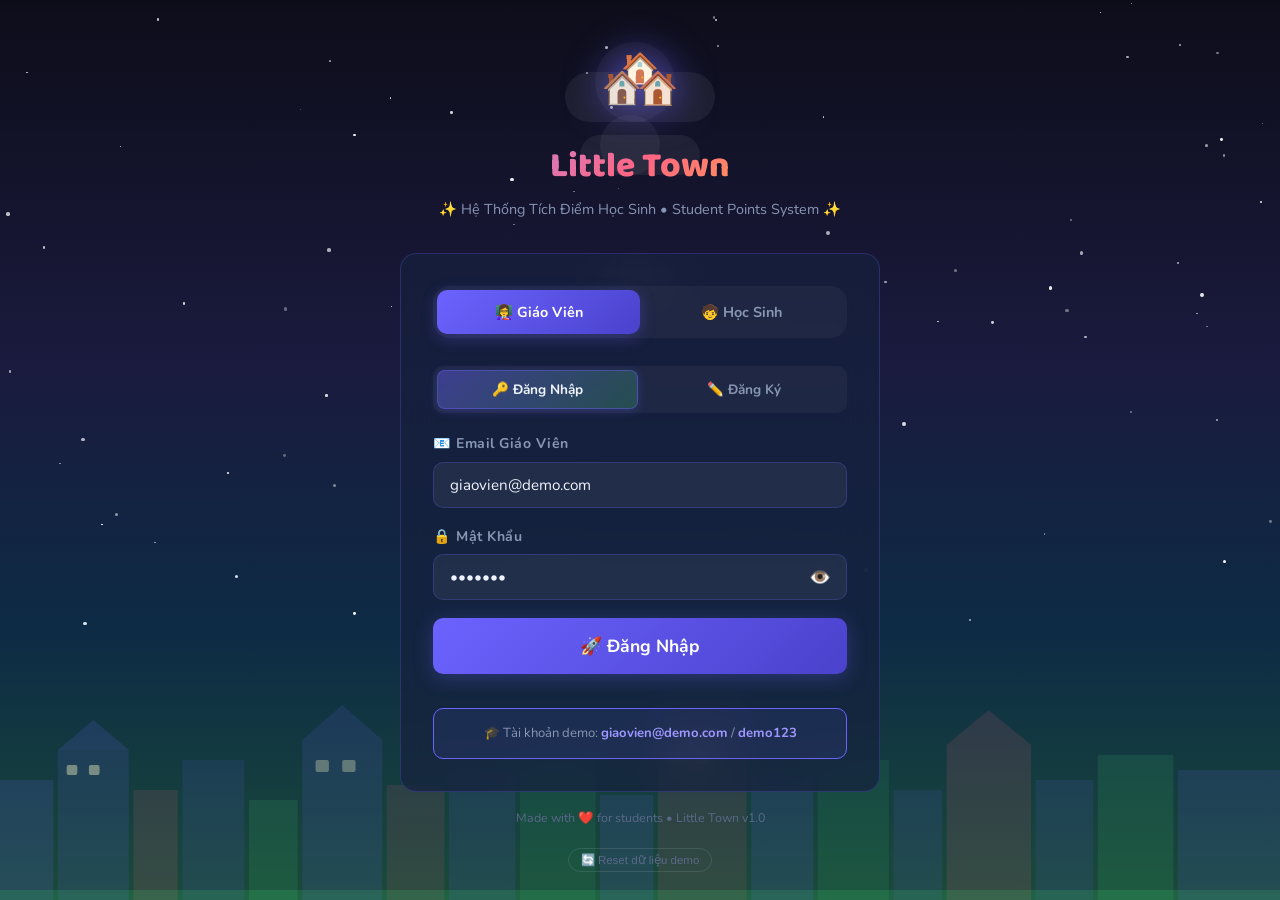
==== student.html @ 8bd1bf81 "Update gameplay features, audio, character style, and unlock fixes" ====
<!DOCTYPE html>
<html lang="vi">
<head>
  <meta charset="UTF-8">
  <meta name="viewport" content="width=device-width, initial-scale=1.0">
  <title>Little Town 🏘️ - Nhà của bạn</title>
  <meta name="description" content="Little Town - Student Home">
  <link rel="stylesheet" href="css/main.css?v=3">
  <link rel="stylesheet" href="css/student.css?v=3">
  <link rel="stylesheet" href="css/shop.css?v=3">
  <style>
    .remove-handle {
      position: absolute;
      top: -4px; left: -4px;
      width: 16px; height: 16px;
      background: #E74C3C;
      color: white;
      border-radius: 50%;
      cursor: pointer;
      display: flex;
      align-items: center;
      justify-content: center;
      font-size: 8px;
      font-weight: bold;
      opacity: 0;
      transition: opacity 0.2s;
      z-index: 11;
      border: 2px solid white;
      box-shadow: 0 2px 6px rgba(0,0,0,0.4);
    }
    .room-furniture-item:hover .remove-handle {
      opacity: 1;
    }
    .rotate-handle {
      position: absolute;
      top: -4px; right: -4px;
      width: 16px; height: 16px;
      background: #F7971E;
      color: white;
      border-radius: 50%;
      cursor: pointer;
      display: flex;
      align-items: center;
      justify-content: center;
      font-size: 8px;
      font-weight: bold;
      opacity: 0;
      transition: opacity 0.2s;
      z-index: 11;
      border: 2px solid white;
      box-shadow: 0 2px 6px rgba(0,0,0,0.4);
    }
    .room-furniture-item:hover .rotate-handle {
      opacity: 1;
    }
    .flip-handle {
      position: absolute;
      bottom: -4px; left: -4px;
      width: 16px; height: 16px;
      background: #3498DB;
      color: white;
      border-radius: 50%;
      cursor: pointer;
      display: flex;
      align-items: center;
      justify-content: center;
      font-size: 8px;
      font-weight: bold;
      opacity: 0;
      transition: opacity 0.2s;
      z-index: 11;
      border: 2px solid white;
      box-shadow: 0 2px 6px rgba(0,0,0,0.4);
    }
    .room-furniture-item:hover .flip-handle {
      opacity: 1;
    }
    .room-furniture-item {
      position: absolute !important;
      display: inline-block;
      user-select: none;
      touch-action: none;
    }
    .room-furniture-item.resizing, .room-furniture-item.dragging {
      animation: none !important;
    }
    
    /* Special Match-3 Tile effects */
    .board-tile.special-tile {
      box-shadow: inset 0 0 10px rgba(255, 255, 255, 0.4);
      animation: specialGlow 1.5s infinite alternate;
    }
    .board-tile.special-row::before {
      content: '';
      position: absolute;
      left: 0; right: 0; top: calc(50% - 2px);
      height: 4px;
      background: linear-gradient(to right, transparent, #FFF, transparent);
      box-shadow: 0 0 8px #FFF;
      pointer-events: none;
      z-index: 2;
    }
    .board-tile.special-col::before {
      content: '';
      position: absolute;
      top: 0; bottom: 0; left: calc(50% - 2px);
      width: 4px;
      background: linear-gradient(to bottom, transparent, #FFF, transparent);
      box-shadow: 0 0 8px #FFF;
      pointer-events: none;
      z-index: 2;
    }
    .board-tile.special-bomb {
      background: rgba(231, 76, 60, 0.25) !important;
      border: 2px solid #E74C3C;
      animation: bombPulse 0.8s infinite alternate !important;
    }
    .board-tile.special-bomb::after {
      content: '💣';
      position: absolute;
      font-size: 0.9rem;
      bottom: 2px;
      right: 2px;
      z-index: 3;
    }
    @keyframes specialGlow {
      0% { box-shadow: inset 0 0 6px rgba(255,255,255,0.2), 0 0 4px rgba(255,255,255,0.1); }
      100% { box-shadow: inset 0 0 16px rgba(255,255,255,0.6), 0 0 12px rgba(255,255,255,0.4); }
    }
    @keyframes bombPulse {
      0% { transform: scale(1); box-shadow: 0 0 5px rgba(231, 76, 60, 0.5); }
      100% { transform: scale(0.92); box-shadow: 0 0 15px rgba(231, 76, 60, 0.9); }
    }
  </style>
</head>
<body>
<!-- ===== TOP NAVIGATION ===== -->
<nav class="top-nav">
  <div class="nav-logo">🏘️ Little Town</div>
  <div class="nav-menu">
    <button class="nav-btn active" id="navHome" onclick="switchView('home')">🏠 Nhà</button>
    <button class="nav-btn" id="navStreet" onclick="switchView('street')">🏘️ Phố</button>
    <button class="nav-btn" id="navShop" onclick="switchView('shop')">🛍️ Cửa hàng</button>
    <button class="nav-btn" id="navGame" onclick="switchView('game')">🎮 Giải trí</button>
  </div>
  <div class="nav-student">
    <button class="btn btn-ghost btn-sm" id="btnAudioMute" onclick="window.toggleMute()" title="Tắt/Bật âm thanh" style="padding:6px 10px; font-size:1.05rem; border-radius:50%; margin-right:4px;">🔊</button>
    <div class="nav-points" id="navPoints">⭐ 0</div>
    <div class="nav-student-name" id="navName">Loading...</div>
    <div style="position:relative;display:inline-block;">
      <button class="btn btn-ghost btn-sm" onclick="logout()" title="Thoát (thiết bị nhớ tài khoản, lần sau tự vào)" style="padding:6px 12px;font-size:0.78rem;">🚪</button>
    </div>
  </div>
</nav>

<!-- ===== STUDENT MAIN ===== -->
<div class="student-main">

  <!-- ===================== HOME VIEW ===================== -->
  <div class="view active home-view" id="viewHome">
    <!-- Room Hero -->
    <div class="home-hero">
      <div class="room-bg bedroom">
        <div class="room-walls"></div>
        <div class="room-wall-pattern"></div>
        <div class="room-floor-pattern"></div>

        <!-- Window -->
        <div class="room-window">
          <div class="window-outside">☀️🌳</div>
        </div>

        <!-- Furniture in room -->
        <div class="room-furniture-area" id="roomFurniture"></div>

        <!-- Pet(s) -->
        <div id="roomPets"></div>

        <!-- Character -->
        <div class="room-character" id="roomCharacter">
          <div class="char-tooltip" id="charTooltip">Xin chào! 👋</div>
          <!-- Character rendered here by JS -->
        </div>
      </div>

      <!-- Room tabs -->
      <div class="room-tabs">
        <button class="room-tab-btn active" id="roomTabBedroom" onclick="switchRoomTab('bedroom')">🛏️ Phòng ngủ</button>
        <button class="room-tab-btn" id="roomTabLiving" onclick="switchRoomTab('living')">🛋️ Phòng khách</button>
        <button class="room-tab-btn" id="roomTabKitchen" onclick="switchRoomTab('kitchen')">🍳 Bếp</button>
      </div>
    </div>

    <!-- Dashboard grid -->
    <div class="home-grid">
      <!-- Pet Panel -->
      <div class="glass home-panel pet-panel">
        <div class="panel-title">
          <span class="panel-title-icon">🐾</span>
          Thú Cưng của tôi
          <span id="petCount" style="margin-left:auto;font-size:0.8rem;color:var(--text-muted);">0/3</span>
        </div>
        <div class="pets-container" id="petsContainer">
          <div class="empty-state">
            <div class="empty-state-icon">🐾</div>
            <div class="empty-state-text">Chưa có thú cưng. Ghé cửa hàng để mua!</div>
          </div>
        </div>
      </div>

      <!-- Outfit Panel -->
      <div class="glass home-panel outfit-panel">
        <div class="panel-title">
          <span class="panel-title-icon">👗</span>
          Trang Phục Nhân Vật
        </div>
        <div class="character-display" id="outfitDisplay">
          <div id="outfitCharPreview" style="flex-shrink:0;"></div>
          <div class="outfit-slots" id="outfitSlots"></div>
        </div>
        <button class="btn btn-primary btn-sm btn-block" onclick="openOutfitModal()">
          ✨ Thay đồ
        </button>
      </div>
    </div>

    <!-- Inventory Panel -->
    <div class="glass home-panel inventory-panel" style="margin-bottom:20px;">
      <div class="panel-title" style="margin-bottom:8px;">
        <span class="panel-title-icon">🎒</span>
        Ba Lô của tôi
        <button class="btn btn-warm btn-sm" style="margin-left:auto;" onclick="switchView('shop')">🛍️ Mua thêm</button>
      </div>
      <!-- Inventory Categorized Tabs -->
      <div class="tab-nav" id="inventoryTabs" style="margin-bottom:12px; gap:4px; padding:4px; background: rgba(255,255,255,0.02); border-radius:8px; display:flex; flex-wrap:wrap;">
        <button class="tab-btn active" data-tab="all" onclick="switchInventoryTab('all')" style="padding: 6px 10px; font-size: 0.75rem; flex:1;">🎒 Tất cả</button>
        <button class="tab-btn" data-tab="furniture" onclick="switchInventoryTab('furniture')" style="padding: 6px 10px; font-size: 0.75rem; flex:1;">🛋️ Nội thất</button>
        <button class="tab-btn" data-tab="food" onclick="switchInventoryTab('food')" style="padding: 6px 10px; font-size: 0.75rem; flex:1;">🍖 Đồ ăn</button>
        <button class="tab-btn" data-tab="clothes" onclick="switchInventoryTab('clothes')" style="padding: 6px 10px; font-size: 0.75rem; flex:1;">👕 Trang phục</button>
      </div>
      <div class="inventory-grid" id="inventoryGrid">
        <div class="empty-state" style="grid-column:1/-1;">
          <div class="empty-state-text">Túi đồ trống. Mua vật phẩm từ cửa hàng!</div>
        </div>
      </div>
    </div>
  </div>

  <!-- ===================== STREET VIEW ===================== -->
  <div class="view" id="viewStreet">
    <div class="street-view">
      <!-- Sky -->
      <div class="street-sky"></div>
      <div class="street-sun"></div>

      <!-- Birds -->
      <div class="street-bird" style="top:12%;--speed:18s;--delay:0s;">🐦</div>
      <div class="street-bird" style="top:18%;--speed:22s;--delay:-7s;">🐦</div>
      <div class="street-bird" style="top:8%;--speed:15s;--delay:-3s;">🐦</div>

      <!-- Clouds -->
      <div style="position:absolute;top:10%;font-size:3rem;animation:cloudMove 20s linear infinite;opacity:0.3;">☁️</div>
      <div style="position:absolute;top:22%;font-size:2rem;animation:cloudMove 28s linear infinite;animation-delay:-10s;opacity:0.2;">☁️</div>
      <div style="position:absolute;top:5%;font-size:4rem;animation:cloudMove 25s linear infinite;animation-delay:-5s;opacity:0.15;">☁️</div>

      <!-- Trees & Lamps -->
      <div class="street-tree" style="left:5%;--delay:0s;">🌳</div>
      <div class="street-tree" style="left:25%;--delay:0.5s;">🌲</div>
      <div class="street-tree" style="left:65%;--delay:1s;">🌳</div>
      <div class="street-tree" style="left:88%;--delay:0.3s;">🌲</div>

      <!-- Lampposts -->
      <div class="street-lamp" style="left:15%;"><div class="lamp-pole"></div><div class="lamp-base"></div></div>
      <div class="street-lamp" style="left:45%;"><div class="lamp-pole"></div><div class="lamp-base"></div></div>
      <div class="street-lamp" style="left:75%;"><div class="lamp-pole"></div><div class="lamp-base"></div></div>

      <!-- Houses Row -->
      <div class="houses-row" id="housesRow"></div>

      <!-- Walking character on street -->
      <div class="street-character" id="streetWalkChar"></div>

      <!-- Ground elements -->
      <div class="street-grass"></div>
      <div class="street-sidewalk"></div>
      <div class="street-road"></div>

      <!-- Street sign -->
      <div style="position:absolute;bottom:160px;left:50%;transform:translateX(-50%);z-index:20;text-align:center;pointer-events:none;">
        <div style="background: linear-gradient(135deg, var(--primary), var(--primary-dark)); border: 2px solid var(--accent); color: #FFFFFF; padding: 8px 24px; border-radius: 30px; font-size: 1.1rem; font-weight: 800; font-family: var(--font-title); box-shadow: 0 4px 15px rgba(0,0,0,0.3); text-shadow: 0 1px 2px rgba(0,0,0,0.4); display: inline-flex; align-items: center; gap: 8px;" id="streetClassName">🏘️ Con Phố của Lớp</div>
      </div>
    </div>
  </div>

  <!-- ===================== SHOP VIEW ===================== -->
  <div class="view" id="viewShop">
    <div class="shop-view">
      <div class="section-header">
        <div class="section-title">🛍️ <span>Khu Mua Sắm</span></div>
        <div class="points-badge">
          <span class="star">⭐</span>
          <span id="shopPoints">0</span> điểm
        </div>
      </div>

      <!-- Shop Selector -->
      <div class="shop-selector">
        <div class="shop-selector-card active" id="shopCard-pets" onclick="selectShop('pets')">
          <div class="shop-selector-icon">🐾</div>
          <div class="shop-selector-name">Thú Cưng</div>
          <div class="shop-selector-count">10 loại</div>
        </div>
        <div class="shop-selector-card" id="shopCard-food" onclick="selectShop('food')">
          <div class="shop-selector-icon">🍖</div>
          <div class="shop-selector-name">Đồ Ăn</div>
          <div class="shop-selector-count">15 loại</div>
        </div>
        <div class="shop-selector-card" id="shopCard-clothes" onclick="selectShop('clothes')">
          <div class="shop-selector-icon">👗</div>
          <div class="shop-selector-name">Quần Áo</div>
          <div class="shop-selector-count">50 loại</div>
        </div>
        <div class="shop-selector-card" id="shopCard-accessories" onclick="selectShop('accessories')">
          <div class="shop-selector-icon">💍</div>
          <div class="shop-selector-name">Phụ Kiện</div>
          <div class="shop-selector-count">20 loại</div>
        </div>
        <div class="shop-selector-card" id="shopCard-furniture" onclick="selectShop('furniture')">
          <div class="shop-selector-icon">🛋️</div>
          <div class="shop-selector-name">Nội Thất</div>
          <div class="shop-selector-count">20 loại</div>
        </div>
        <div class="shop-selector-card" id="shopCard-decor" onclick="selectShop('decor')">
          <div class="shop-selector-icon">🌸</div>
          <div class="shop-selector-name">Trang Trí</div>
          <div class="shop-selector-count">15 loại</div>
        </div>
      </div>

      <!-- Shop Content -->
      <div class="shop-content-area glass">
        <div class="shop-header">
          <span class="shop-header-icon" id="currentShopIcon">🐾</span>
          <div>
            <div class="shop-header-name" id="currentShopName">Cửa Hàng Thú Cưng</div>
            <div class="shop-header-desc" id="currentShopDesc">Chọn bạn đồng hành lý tưởng</div>
          </div>
          <div class="shop-filter" id="shopFilterArea"></div>
        </div>
        <div class="shop-items-grid">
          <div class="shop-grid" id="shopItemsGrid"></div>
        </div>
      </div>
    </div>
  </div>

  <!-- ===================== GAME VIEW ===================== -->
  <div class="view" id="viewGame">
    <div class="game-view-container">
      <div class="section-header">
        <div class="section-title">🎮 <span>Hành Trình Tri Thức</span></div>
        <div class="game-lives-container">
          <div class="game-lives-badge" id="gameLivesDisplay">❤️ 3/3</div>
          <div class="game-timer-badge" id="gameRegenTimer" style="display: none;">Hồi phục: 15:00</div>
          <button class="btn btn-sm btn-warning" onclick="buyGameLife()">Mua lượt (+1 ❤️): 10 ⭐</button>
        </div>
      </div>

      <div class="game-layout">
        <!-- Left: Level list -->
        <div class="game-levels-panel glass">
          <h3>Màn Chơi</h3>
          <div class="levels-list" id="gameLevelsList">
            <!-- Rendered by JS -->
          </div>
        </div>

        <!-- Right: Board or Level start preview -->
        <div class="game-board-panel glass">
          <div id="gameStartScreen" class="game-screen">
            <!-- Level info preview before start -->
            <div class="level-intro">
              <h2 id="introLevelTitle">Màn 1</h2>
              <p id="introLevelDesc">Xếp các đồ dùng giống nhau để ghi điểm học tập!</p>
              <div class="level-target-card">
                <div>Mục tiêu: <strong id="introLevelTarget">1000</strong> điểm</div>
                <div>Giới hạn: <strong id="introLevelMoves">30</strong> lượt đi</div>
              </div>
              <button class="btn btn-lg btn-primary" id="btnStartGame" onclick="startGamePlay()">Bắt đầu học tập 🎒</button>
            </div>
          </div>

          <div id="gamePlayScreen" class="game-screen" style="display: none;">
            <div class="game-hud">
              <div class="hud-item">
                <span class="hud-label">Điểm</span>
                <span class="hud-val" id="hudScore">0 / 1000</span>
              </div>
              <div class="hud-item">
                <span class="hud-label">Lượt đi</span>
                <span class="hud-val" id="hudMoves">30</span>
              </div>
              <button class="btn btn-sm btn-ghost" onclick="exitGamePlay()">🏳️ Đầu hàng</button>
              <button class="btn btn-sm btn-ghost" onclick="window.toggleDebugControls()" title="Mở bảng gỡ lỗi" style="margin-left: 5px;">⚙️</button>
            </div>
            
            <!-- Debug Panel -->
            <div id="debugMatch3Controls" style="display: none; margin: 10px 0; padding: 10px; background: rgba(0,0,0,0.5); border-radius: 8px; flex-wrap: wrap; gap: 8px; justify-content: center; z-index: 100;">
              <button class="btn btn-sm btn-warning" onclick="window.setup4MatchTest()" id="btnDebug4Match">Setup 4-Match</button>
              <button class="btn btn-sm btn-warning" onclick="window.setup5MatchTest()" id="btnDebug5Match">Setup 5-Match</button>
              <button class="btn btn-sm btn-warning" onclick="window.setupLineLineCombo()" id="btnDebugLineLine">Setup Line-Line</button>
              <button class="btn btn-sm btn-warning" onclick="window.setupLineBombCombo()" id="btnDebugLineBomb">Setup Line-Bomb</button>
              <button class="btn btn-sm btn-warning" onclick="window.setupBombBombCombo()" id="btnDebugBombBomb">Setup Bomb-Bomb</button>
              <button class="btn btn-sm btn-danger" onclick="if(window.currentStudent){currentStudent.gameLives=3;gameMovesLeft=30;updateGameLivesRegen();updateNavInfo();document.getElementById('hudMoves').textContent=gameMovesLeft;}" id="btnDebugLives">Lives/Moves</button>
            </div>
            
            <div class="game-grid-container">
              <div id="match3Board" class="match3-board">
                <!-- Rendered dynamically by JS -->
              </div>
            </div>
          </div>
        </div>
      </div>
    </div>
  </div>

</div><!-- /student-main -->

<!-- ===================== SETUP OVERLAY ===================== -->
<div class="setup-overlay" id="setupOverlay" style="display:none;">
  <div class="glass setup-card">
    <div style="text-align:center;margin-bottom:4px;font-size:2.5rem;">🏘️</div>

    <div class="setup-progress" id="setupProgress">
      <div class="setup-progress-dot active" id="setupDot0"></div>
      <div class="setup-progress-dot" id="setupDot1"></div>
      <div class="setup-progress-dot" id="setupDot2"></div>
      <div class="setup-progress-dot" id="setupDot3"></div>
    </div>

    <!-- Step 0: Welcome -->
    <div class="setup-step active" id="setupStep0">
      <div class="setup-title">Chào mừng đến Little Town! 🎉</div>
      <div class="setup-desc">Hãy cùng thiết lập nhân vật của bạn trước nhé. Chỉ mất vài phút thôi!</div>
      <div style="text-align:center;padding:20px 0;">
        <div style="font-size:4rem;animation:bounce 2s ease-in-out infinite;">🏘️</div>
        <div style="margin-top:12px;color:var(--text-muted);font-size:0.88rem;">Con phố xinh đẹp đang chờ bạn khám phá...</div>
      </div>
      <button class="btn btn-primary btn-block btn-lg" onclick="nextSetupStep()">Bắt đầu thôi! 🚀</button>
    </div>

    <!-- Step 1: Gender -->
    <div class="setup-step" id="setupStep1">
      <div class="setup-title">Bạn là ai? 👤</div>
      <div class="setup-desc">Chọn giới tính cho nhân vật của bạn</div>
      <div class="gender-cards">
        <div class="gender-card" id="genderMale" onclick="selectGender('male')">
          <div class="gender-icon">👦</div>
          <div class="gender-label">Bạn Nam</div>
        </div>
        <div class="gender-card" id="genderFemale" onclick="selectGender('female')">
          <div class="gender-icon">👧</div>
          <div class="gender-label">Bạn Nữ</div>
        </div>
      </div>
      <div style="text-align:center;margin-top:8px;">
        <button class="btn btn-ghost btn-sm" onclick="prevSetupStep()">← Quay lại</button>
      </div>
    </div>

    <!-- Step 2: Character Style -->
    <div class="setup-step" id="setupStep2">
      <div class="setup-title">Chọn kiểu nhân vật ✨</div>
      <div class="setup-desc">Chọn kiểu dáng nhân vật bạn thích</div>
      <div class="style-grid" id="styleGrid"></div>
      <div style="text-align:center;margin-top:16px;">
        <button class="btn btn-ghost btn-sm" onclick="prevSetupStep()">← Quay lại</button>
      </div>
    </div>

    <!-- Step 3: Pet -->
    <div class="setup-step" id="setupStep3">
      <div class="setup-title">Chọn thú cưng đầu tiên 🐾</div>
      <div class="setup-desc">Người bạn đồng hành đặc biệt của bạn!</div>
      <div class="pet-type-tabs">
        <button class="pet-type-btn active" id="petTypedog" onclick="filterSetupPets('dog')">🐕 Chó</button>
        <button class="pet-type-btn" id="petTypecat" onclick="filterSetupPets('cat')">🐈 Mèo</button>
      </div>
      <div class="pet-grid" id="petGrid"></div>
      <div style="text-align:center;margin-top:16px;">
        <button class="btn btn-ghost btn-sm" onclick="prevSetupStep()">← Quay lại</button>
      </div>
    </div>
  </div>
</div>

<!-- ===================== MODALS ===================== -->

<!-- Outfit Modal -->
<div class="modal-overlay" id="outfitModal">
  <div class="modal glass" style="max-width:700px;">
    <div class="modal-header">
      <div class="modal-title">👗 Thay Đồ Cho Nhân Vật</div>
      <button class="btn btn-ghost btn-sm btn-icon" onclick="closeModal('outfitModal')">✕</button>
    </div>
    <div class="modal-body">
      <div style="display:grid;grid-template-columns:140px 1fr;gap:20px;">
        <!-- Character preview -->
        <div style="text-align:center;">
          <div id="outfitPreviewChar" style="margin-bottom:12px;"></div>
          <div style="font-size:0.8rem;color:var(--text-muted);">Xem trước</div>
          <div style="margin-top:8px;font-size:0.78rem;color:var(--text-muted);">Đang mặc:</div>
          <div id="outfitCurrentList" style="margin-top:4px;font-size:0.75rem;color:var(--text-white);"></div>
        </div>
        <!-- Slot tabs and items -->
        <div>
          <div class="tab-nav" id="outfitSlotTabs" style="margin-bottom:16px;flex-wrap:wrap;"></div>
          <div id="outfitSlotItems" style="display:grid;grid-template-columns:repeat(auto-fill,minmax(90px,1fr));gap:8px;max-height:350px;overflow-y:auto;"></div>
        </div>
      </div>
    </div>
    <div class="modal-footer">
      <button class="btn btn-ghost" onclick="closeModal('outfitModal')">Đóng</button>
      <button class="btn btn-accent" onclick="saveOutfit()">✅ Lưu trang phục</button>
    </div>
  </div>
</div>

<!-- Feed Pet Modal -->
<div class="modal-overlay" id="feedModal">
  <div class="modal glass" style="max-width:500px;">
    <div class="modal-header">
      <div class="modal-title" id="feedModalTitle">🍖 Cho Thú Cưng Ăn</div>
      <button class="btn btn-ghost btn-sm btn-icon" onclick="closeModal('feedModal')">✕</button>
    </div>
    <div class="modal-body">
      <div id="feedPetStats" style="margin-bottom:16px;"></div>
      <div style="font-weight:700;margin-bottom:12px;font-size:0.9rem;">Chọn vật phẩm từ ba lô:</div>
      <div id="feedInventory" style="display:grid;grid-template-columns:repeat(auto-fill,minmax(100px,1fr));gap:10px;max-height:250px;overflow-y:auto;"></div>
    </div>
    <div class="modal-footer">
      <button class="btn btn-ghost" onclick="closeModal('feedModal')">Đóng</button>
    </div>
  </div>
</div>

<!-- Visit House Modal -->
<div class="visit-overlay" id="visitOverlay">
  <div class="glass visit-card" style="max-width:700px;max-height:90vh;overflow-y:auto;">
    <div class="visit-header">
      <div>
        <div style="font-weight:800;font-size:1.1rem;" id="visitStudentName">-</div>
        <div style="font-size:0.8rem;color:var(--text-muted);" id="visitClassLabel">-</div>
      </div>
      <button class="btn btn-ghost btn-sm btn-icon" onclick="closeVisit()">✕</button>
    </div>
    <div style="padding:24px;" id="visitContent"></div>
  </div>
</div>

<!-- Toast -->
<div id="toast-container"></div>

<script src="js/audio.js?v=3"></script>
<script src="js/data.js?v=3"></script>
<script src="js/sync.js?v=3"></script>
<script src="js/auth.js?v=3"></script>
<script src="js/ui.js?v=3"></script>
<script>
// ============================================
// LITTLE TOWN - STUDENT.JS (inline)
// ============================================

// ---- Apply saved theme ----
(function() {
  const t = localStorage.getItem('lt_theme') || 'dark';
  if (t === 'light') document.body.classList.add('light-mode');
})();

AUTH.initDefaultData();
let currentStudent = AUTH.getCurrentStudent();

// ---- Boot: load từ server rồi init (có guard tránh double-init) ----
let _studentInited = false;
async function _startStudent() {
  if (_studentInited) return;
  _studentInited = true;

  // Thử lấy session hiện tại
  currentStudent = AUTH.getCurrentStudent();

  // Nếu không có session → thử auto-login bằng device ID đã lưu
  if (!currentStudent) {
    const deviceId = AUTH.getDeviceStudentId();
    if (deviceId) {
      const result = AUTH.studentLogin(deviceId);
      if (result.success) {
        currentStudent = result.student;
      }
    }
  }

  if (!currentStudent) {
    // Không có tài khoản → về trang đăng nhập
    window.location.href = 'index.html';
    return;
  }
  init();
}
SYNC.load().then(_startStudent);

// ---- SETUP STATE ----
let setupState = { gender: null, style: null, pet: null, petName: null, currentStep: 0 };
let currentOutfitDraft = {};
let currentOutfitSlot = 'top';
let feedingPetIndex = 0;
let currentInventoryTab = 'all';

// ---- INIT ----
function init() {
  if (window.AudioSynth) {
    AudioSynth.init();
    const startAudioOnInteraction = () => {
      AudioSynth.getContext();
      if (!AudioSynth.isMuted) {
        // Play main BGM only if not in match-3 play screen
        const gamePlayVisible = document.getElementById('gamePlayScreen') && document.getElementById('gamePlayScreen').style.display === 'flex';
        const gameViewActive = document.getElementById('viewGame') && document.getElementById('viewGame').classList.contains('active');
        if (gameViewActive && gamePlayVisible) {
          AudioSynth.startGameBgm();
        } else {
          AudioSynth.startMainBgm();
        }
      }
      document.removeEventListener('click', startAudioOnInteraction);
      document.removeEventListener('touchstart', startAudioOnInteraction);
    };
    document.addEventListener('click', startAudioOnInteraction);
    document.addEventListener('touchstart', startAudioOnInteraction);
  }

  currentStudent = AUTH.getCurrentStudent();
  updateNavInfo();
  applyTheme();

  if (!currentStudent.setupDone) {
    showSetupOverlay();
  } else {
    renderHome();
    renderStreet();
    renderShop('pets');
  }
  PET_DECAY.startDecay();
  startPolling();
  if (currentStudent && currentStudent.setupDone) {
    if (currentStudent.gameLevel === undefined) currentStudent.gameLevel = 1;
    if (currentStudent.gameLives === undefined) currentStudent.gameLives = 3;
    if (currentStudent.lastLifeLostTime === undefined) currentStudent.lastLifeLostTime = null;
    updateGameLivesRegen();
  }
}

function startPolling() {
  setInterval(async () => {
    const dataChanged = await SYNC.load();
    if (dataChanged) {
      console.log('Dữ liệu mạng nội bộ đã được đồng bộ!');
      currentStudent = AUTH.getCurrentStudent();
      applyTheme();
      if (currentStudent) {
        updateNavInfo();
        if (currentStudent.setupDone) {
          renderRoomCharacter();
          renderRoomPets();
          renderRoomFurniture();
          renderPetsPanel();
          renderOutfitPanel();
          renderInventory();
          renderStreet();
        }
      }
    }
  }, 8000);
}

function applyTheme() {
  const t = localStorage.getItem('lt_theme') || 'dark';
  if (t === 'light') {
    document.body.classList.add('light-mode');
  } else {
    document.body.classList.remove('light-mode');
  }
}

function updateNavInfo() {
  document.getElementById('navName').textContent = currentStudent.name;
  document.getElementById('navPoints').textContent = '⭐ ' + (currentStudent.points || 0);
  document.getElementById('shopPoints').textContent = currentStudent.points || 0;
}

// ---- VIEW SWITCHING ----
function switchView(viewName) {
  document.querySelectorAll('.view').forEach(v => v.classList.remove('active'));
  document.querySelectorAll('.nav-btn').forEach(b => b.classList.remove('active'));
  document.getElementById('view' + viewName.charAt(0).toUpperCase() + viewName.slice(1)).classList.add('active');
  document.getElementById('nav' + viewName.charAt(0).toUpperCase() + viewName.slice(1)).classList.add('active');

  if (viewName === 'home') renderHome();
  if (viewName === 'street') renderStreet();
  if (viewName === 'shop') { renderShop(currentShop); updateNavInfo(); }
  if (viewName === 'game') initGameView();

  // BGM Transition on View Switch
  if (window.AudioSynth) {
    const gamePlayVisible = document.getElementById('gamePlayScreen') && document.getElementById('gamePlayScreen').style.display === 'flex';
    if (viewName === 'game' && gamePlayVisible) {
      AudioSynth.startGameBgm();
    } else {
      AudioSynth.startMainBgm();
    }
  }
}

// ============================================
// HOME VIEW
// ============================================
let currentRoom = 'bedroom';

function renderHome() {
  currentStudent = AUTH.getCurrentStudent();
  updateNavInfo();
  renderRoomCharacter();
  renderRoomPets();
  renderRoomFurniture();
  renderPetsPanel();
  renderOutfitPanel();
  renderInventory();
}

function renderRoomCharacter() {
  const charEl = document.getElementById('roomCharacter');
  if (!currentStudent.characterStyle || !currentStudent.gender) {
    charEl.innerHTML = `
      <div class="char-tooltip" id="charTooltip">Xin chào! 👋</div>
      <div style="font-size:3rem;animation:charBob 0.6s ease-in-out infinite alternate;">🧒</div>`;
    return;
  }
  charEl.innerHTML = `
    <div class="char-tooltip" id="charTooltip">Xin chào, ${currentStudent.name}! 👋</div>
    ${UI.renderCharacter(currentStudent.gender, currentStudent.characterStyle, currentStudent.outfit, 100, true)}
  `;

  if (typeof startRoomRoaming === 'function') {
    startRoomRoaming();
  }
}

function renderRoomPets() {
  const petsEl = document.getElementById('roomPets');
  const pets = currentStudent.pets || [];
  const positions = ['room-pet room-pet-1', 'room-pet room-pet-2', 'room-pet room-pet-3'];
  petsEl.innerHTML = pets.slice(0, 3).map((pet, i) => `
    <div class="${positions[i]}" id="room_pet_${i}" onclick="window.playPetSound('${pet.type}')" style="cursor:pointer;">
      ${UI.renderPet(pet, 70, true)}
    </div>
  `).join('');

  if (typeof startRoomRoaming === 'function') {
    startRoomRoaming();
  }
}

function getFurnitureZIndex(item, allItems) {
  const bottom = item.bottom || 10;
  return Math.round(150 - bottom);
}

function rotatePlacedFurniture(instId) {
  const placed = [...(currentStudent.placedFurniture || [])];
  const idx = placed.findIndex(item => item.id === instId);
  if (idx !== -1) {
    placed[idx].rotation = ((placed[idx].rotation || 0) + 90) % 360;
    DB.updateStudent(currentStudent.id, { placedFurniture: placed });
    currentStudent = AUTH.getCurrentStudent();
    renderRoomFurniture();
    showToast('Đã xoay vật phẩm 🔄', 'info');
    if (window.playFurnitureSound) window.playFurnitureSound();
  }
}

function flipPlacedFurniture(instId) {
  const placed = [...(currentStudent.placedFurniture || [])];
  const idx = placed.findIndex(item => item.id === instId);
  if (idx !== -1) {
    placed[idx].flipX = !placed[idx].flipX;
    DB.updateStudent(currentStudent.id, { placedFurniture: placed });
    currentStudent = AUTH.getCurrentStudent();
    renderRoomFurniture();
    showToast('Đã lật đối xứng vật phẩm ↔️', 'info');
    if (window.playFurnitureSound) window.playFurnitureSound();
  }
}

function renderRoomFurniture() {
  const placed = currentStudent.placedFurniture || [];
  const currentRoomItems = placed.filter(item => item.room === currentRoom);
  const furEl = document.getElementById('roomFurniture');
  
  if (currentRoomItems.length === 0) {
    furEl.innerHTML = `
      <div class="empty-state-hint" style="position:absolute; bottom:12px; left:50%; transform:translateX(-50%); font-size:0.78rem; color:rgba(255,255,255,0.4); pointer-events:none; white-space:nowrap;">
        Trống. Mở ba lô và chọn đồ để đặt vào phòng!
      </div>`;
    return;
  }
  
  furEl.innerHTML = currentRoomItems.map((item) => {
    const dbItem = GAME_DATA.shops.furniture.items.find(f => f.id === item.itemId) ||
                   GAME_DATA.shops.decor.items.find(d => d.id === item.itemId);
    if (!dbItem) return '';
    const size = item.scale || 2.2;
    const left = item.left || 50;
    const bottom = item.bottom || 10;
    
    // Get actual dimensions and convert to em
    const dims = UI.ITEM_DIMENSIONS[item.itemId] || { w: 50, h: 50 };
    const wEm = (dims.w / 35).toFixed(2) + "em";
    const hEm = (dims.h / 35).toFixed(2) + "em";
    const svgHtml = UI.renderFurnitureSVG(item.itemId, wEm, hEm);
    
    const zIndex = getFurnitureZIndex(item, currentRoomItems);
    
    return `
    <div class="room-furniture-item" id="fur_${item.id}"
         style="font-size:${size}em; left:${left}%; bottom:${bottom}px; position:absolute; z-index:${zIndex};"
         title="${dbItem.nameVi} — Kéo để di chuyển, kéo góc để phóng to/thu nhỏ"
         onmousedown="startFurnitureDrag(event, '${item.id}')"
         ontouchstart="startFurnitureDrag(event, '${item.id}')">
      <div style="transform: rotate(${item.rotation || 0}deg) scaleX(${item.flipX ? -1 : 1}); transition: transform 0.2s; display: flex; justify-content: center; align-items: center;">
        ${svgHtml}
      </div>
      <div class="resize-size-label">${size.toFixed(1)}x</div>
      <div class="resize-handle" onmousedown="startFurnitureResize(event,'${item.id}')" ontouchstart="startFurnitureResize(event,'${item.id}')"></div>
      <div class="remove-handle" onmousedown="event.stopPropagation(); removePlacedFurniture('${item.id}')" ontouchstart="event.stopPropagation(); removePlacedFurniture('${item.id}')" title="Thu hồi về ba lô">✕</div>
      <div class="rotate-handle" onmousedown="event.stopPropagation(); rotatePlacedFurniture('${item.id}')" ontouchstart="event.stopPropagation(); rotatePlacedFurniture('${item.id}')" title="Xoay 90°">🔄</div>
      <div class="flip-handle" onmousedown="event.stopPropagation(); flipPlacedFurniture('${item.id}')" ontouchstart="event.stopPropagation(); flipPlacedFurniture('${item.id}')" title="Lật đối xứng">↔️</div>
    </div>`;
  }).join('');
}

// ---- 2D ROAMING LOGIC ----
let roamingEntities = [];
let roamingInterval = null;

function startRoomRoaming() {
  const prevCoords = {};
  roamingEntities.forEach(ent => {
    if (ent.id) prevCoords[ent.id] = { x: ent.x, y: ent.y, tx: ent.tx, ty: ent.ty };
  });

  roamingEntities = [];

  const charEl = document.getElementById('roomCharacter');
  if (charEl) {
    charEl.style.animation = 'none';
    const prev = prevCoords['char'];
    roamingEntities.push({
      id: 'char',
      el: charEl,
      x: prev ? prev.x : 50,
      y: prev ? prev.y : 20,
      tx: prev ? prev.tx : 50,
      ty: prev ? prev.ty : 20,
      speed: 0.15,
      isChar: true
    });
  }

  const pets = currentStudent.pets || [];
  pets.slice(0, 3).forEach((pet, i) => {
    const petEl = document.getElementById(`room_pet_${i}`);
    if (petEl) {
      petEl.style.animation = 'none';
      const prev = prevCoords[`pet_${i}`];
      
      const stats = pet.stats || { hunger: 100, happiness: 100, cleanliness: 100, energy: 100 };
      const hunger = stats.hunger !== undefined ? stats.hunger : 100;
      const energy = stats.energy !== undefined ? stats.energy : 100;
      
      const isSleeping = energy < 15;
      const isSlow = (hunger < 35) || (energy < 35);
      
      let speed = 0.1 + Math.random() * 0.1;
      if (isSleeping) {
        speed = 0;
      } else if (isSlow) {
        speed = 0.03;
      }
      
      // Determine initial coordinates if sleeping and there's a pet bed
      let x = prev ? prev.x : (20 + i * 25);
      let y = prev ? prev.y : 15;
      
      if (isSleeping) {
        const placed = currentStudent.placedFurniture || [];
        const petBed = placed.find(item => item.itemId === 'fur_pet_bed' && item.room === currentRoom);
        if (petBed) {
          x = petBed.left;
          y = petBed.bottom + 6;
        } else {
          x = 80;
          y = 10;
        }
      }
      
      roamingEntities.push({
        id: `pet_${i}`,
        el: petEl,
        x: x,
        y: y,
        tx: x,
        ty: y,
        speed: speed,
        isChar: false,
        petIndex: i,
        petId: pet.id
      });
    }
  });

  if (roamingInterval) clearInterval(roamingInterval);
  roamingInterval = setInterval(() => {
    roamingEntities.forEach(ent => {
      // Fetch latest stats for this pet dynamically
      let isSleeping = false;
      let isSlow = false;
      let targetPetBed = null;
      
      if (!ent.isChar) {
        const petObj = (currentStudent.pets || [])[ent.petIndex];
        if (petObj) {
          const stats = petObj.stats || { hunger: 100, happiness: 100, cleanliness: 100, energy: 100 };
          const hunger = stats.hunger !== undefined ? stats.hunger : 100;
          const energy = stats.energy !== undefined ? stats.energy : 100;
          
          isSleeping = energy < 15;
          isSlow = (hunger < 35) || (energy < 35);
          
          if (isSleeping) {
            ent.speed = 0;
            // Look for pet bed
            const placed = currentStudent.placedFurniture || [];
            targetPetBed = placed.find(item => item.itemId === 'fur_pet_bed' && item.room === currentRoom);
          } else if (isSlow) {
            ent.speed = 0.03;
          } else {
            // Restore speed
            if (ent.speed === 0 || ent.speed === 0.03) {
              ent.speed = 0.1 + Math.random() * 0.1;
            }
          }
        }
      }

      if (isSleeping) {
        if (targetPetBed) {
          ent.tx = targetPetBed.left;
          ent.ty = targetPetBed.bottom + 6;
        } else {
          ent.tx = 80;
          ent.ty = 10;
        }
        ent.x = ent.tx;
        ent.y = ent.ty;
        
        ent.el.style.left = ent.x + '%';
        ent.el.style.bottom = ent.y + 'px';
        ent.el.style.zIndex = Math.round(150 - ent.y);
        ent.el.style.transform = `scaleX(1)`;
        return;
      }

      const dx = ent.tx - ent.x;
      const dy = ent.ty - ent.y;
      const dist = Math.sqrt(dx * dx + dy * dy);

      if (dist < 2) {
        ent.tx = 10 + Math.random() * 80;
        ent.ty = 5 + Math.random() * 75;
        if (Math.random() < 0.25) {
          ent.tx = ent.x;
          ent.ty = ent.y;
        }
      } else {
        const angle = Math.atan2(ent.ty - ent.y, ent.tx - ent.x);
        ent.x += Math.cos(angle) * ent.speed;
        ent.y += Math.sin(angle) * ent.speed;

        ent.el.style.left = ent.x + '%';
        ent.el.style.bottom = ent.y + 'px';
        ent.el.style.zIndex = Math.round(150 - ent.y);

        const isRight = Math.cos(angle) >= 0;
        if (ent.isChar) {
          ent.el.style.transform = `translateX(-50%) scaleX(${isRight ? 1 : -1})`;
        } else {
          ent.el.style.transform = `scaleX(${isRight ? 1 : -1})`;
        }
      }
    });
  }, 30);
}

// ---- FURNITURE DRAG, RESIZE, REMOVE LOGIC ----
function startFurnitureDrag(e, instId) {
  if (e.target.classList.contains('resize-handle') || 
      e.target.classList.contains('remove-handle') ||
      e.target.classList.contains('rotate-handle') ||
      e.target.classList.contains('flip-handle')) {
    return;
  }
  e.preventDefault();
  
  const isTouch = e.type.startsWith('touch');
  const clientX = isTouch ? e.touches[0].clientX : e.clientX;
  const clientY = isTouch ? e.touches[0].clientY : e.clientY;

  const el = document.getElementById('fur_' + instId);
  if (!el) return;
  el.classList.add('dragging');

  const parent = el.parentElement;
  const parentRect = parent.getBoundingClientRect();

  const startX = clientX;
  const startY = clientY;

  const startLeftPct = parseFloat(el.style.left) || 50;
  const startBottomPx = parseFloat(el.style.bottom) || 10;

  function onMove(ev) {
    const curX = ev.type.startsWith('touch') ? ev.touches[0].clientX : ev.clientX;
    const curY = ev.type.startsWith('touch') ? ev.touches[0].clientY : ev.clientY;

    const dx = curX - startX;
    const dy = curY - startY;

    const dLeftPct = (dx / parentRect.width) * 100;
    const dBottomPx = -dy;

    let newLeft = startLeftPct + dLeftPct;
    let newBottom = startBottomPx + dBottomPx;

    newLeft = Math.max(0, Math.min(95, newLeft));
    newBottom = Math.max(0, Math.min(140, newBottom));

    el.style.left = newLeft.toFixed(1) + '%';
    el.style.bottom = newBottom.toFixed(0) + 'px';
    
    // Preview standard z-index during drag (actual z-index will re-evaluate on up)
    el.style.zIndex = Math.round(150 - newBottom);
  }

  function onUp() {
    el.classList.remove('dragging');
    if (isTouch) {
      document.removeEventListener('touchmove', onMove);
      document.removeEventListener('touchend', onUp);
    } else {
      document.removeEventListener('mousemove', onMove);
      document.removeEventListener('mouseup', onUp);
    }

    const finalLeft = parseFloat(el.style.left);
    const finalBottom = parseFloat(el.style.bottom);

    const placed = [...(currentStudent.placedFurniture || [])];
    const idx = placed.findIndex(item => item.id === instId);
    if (idx !== -1) {
      placed[idx].left = +finalLeft.toFixed(1);
      placed[idx].bottom = +finalBottom.toFixed(0);
      DB.updateStudent(currentStudent.id, { placedFurniture: placed });
      currentStudent = AUTH.getCurrentStudent();
      renderRoomFurniture();
      if (window.playFurnitureSound) window.playFurnitureSound();
    }
  }

  if (isTouch) {
    document.addEventListener('touchmove', onMove, { passive: false });
    document.addEventListener('touchend', onUp);
  } else {
    document.addEventListener('mousemove', onMove);
    document.addEventListener('mouseup', onUp);
  }
}

function startFurnitureResize(e, instId) {
  e.preventDefault();
  e.stopPropagation();
  
  const isTouch = e.type.startsWith('touch');
  const startX = isTouch ? e.touches[0].clientX : e.clientX;
  
  const el = document.getElementById('fur_' + instId);
  if (!el) return;
  
  const startFontSize = parseFloat(el.style.fontSize) || 2.2;
  el.classList.add('resizing');

  function onMove(ev) {
    const curX = ev.type.startsWith('touch') ? ev.touches[0].clientX : ev.clientX;
    const dx = curX - startX;
    const newSize = Math.min(5.0, Math.max(0.8, startFontSize + dx * 0.025));
    el.style.fontSize = newSize.toFixed(2) + 'em';
    const label = el.querySelector('.resize-size-label');
    if (label) label.textContent = newSize.toFixed(1) + 'x';
  }
  
  function onUp() {
    const newSize = parseFloat(el.style.fontSize);
    el.classList.remove('resizing');
    
    if (isTouch) {
      document.removeEventListener('touchmove', onMove);
      document.removeEventListener('touchend', onUp);
    } else {
      document.removeEventListener('mousemove', onMove);
      document.removeEventListener('mouseup', onUp);
    }
    
    const placed = [...(currentStudent.placedFurniture || [])];
    const idx = placed.findIndex(item => item.id === instId);
    if (idx !== -1) {
      placed[idx].scale = +newSize.toFixed(2);
      DB.updateStudent(currentStudent.id, { placedFurniture: placed });
      currentStudent = AUTH.getCurrentStudent();
      showToast('Đã lưu kích cỡ ' + newSize.toFixed(1) + 'x ✅', 'info');
      if (window.playFurnitureSound) window.playFurnitureSound();
    }
  }

  if (isTouch) {
    document.addEventListener('touchmove', onMove, { passive: false });
    document.addEventListener('touchend', onUp);
  } else {
    document.addEventListener('mousemove', onMove);
    document.addEventListener('mouseup', onUp);
  }
}

function removePlacedFurniture(instId) {
  const placed = [...(currentStudent.placedFurniture || [])];
  const idx = placed.findIndex(item => item.id === instId);
  if (idx !== -1) {
    placed.splice(idx, 1);
    DB.updateStudent(currentStudent.id, { placedFurniture: placed });
    currentStudent = AUTH.getCurrentStudent();
    renderRoomFurniture();
    showToast('Đã thu hồi vật phẩm về ba lô 📦', 'info');
    if (window.playFurnitureSound) window.playFurnitureSound();
  }
}

function switchRoomTab(room) {
  currentRoom = room;
  document.querySelectorAll('.room-tab-btn').forEach(b => b.classList.remove('active'));
  document.getElementById('roomTab' + room.charAt(0).toUpperCase() + room.slice(1)).classList.add('active');
  
  // Cập nhật giao diện hình ảnh nền và sàn của phòng
  const roomBg = document.querySelector('.home-hero .room-bg');
  if (roomBg) {
    roomBg.className = 'room-bg ' + room;
  }
  
  renderRoomFurniture();
}

// ---- PET PANEL ----
function renderPetsPanel() {
  const pets = currentStudent.pets || [];
  const container = document.getElementById('petsContainer');
  document.getElementById('petCount').textContent = pets.length + '/3';

  if (pets.length === 0) {
    container.innerHTML = `<div class="empty-state">
      <div class="empty-state-icon">🐾</div>
      <div class="empty-state-text">Chưa có thú cưng. Ghé cửa hàng để mua!</div>
      <button class="btn btn-primary btn-sm mt-12" onclick="switchView('shop')">🛍️ Mua ngay</button>
    </div>`;
    return;
  }

  container.innerHTML = pets.map((pet, i) => `
    <div class="pet-card" id="petCard${i}">
      <div class="pet-card-header">
        <div style="position:relative; cursor:pointer;" onclick="window.playPetSound('${pet.type}')">
          ${UI.renderPet(pet, 50, true)}
          <div class="pet-happy-aura ${pet.stats?.happiness >= 60 ? 'happy' : 'sad'}"></div>
        </div>
        <div>
          <div class="pet-name" style="display:flex;align-items:center;gap:6px;">
            <input class="pet-name-editable" value="${pet.customName || pet.nameVi}"
              onchange="renamePet(${i}, this.value)"
              onclick="this.select()"
              title="Nhấn để đổi tên"
            />
            <span title="Nhấn vào tên để đổi" style="font-size:0.7rem;cursor:pointer;">✏️</span>
          </div>
          <div style="font-size:0.75rem;color:var(--text-muted);">${pet.nameVi}</div>
        </div>
        <span class="pet-type-badge">${pet.type === 'dog' ? '🐕 Chó' : '🐈 Mèo'}</span>
      </div>
      <div class="pet-stats">${UI.renderPetStats(pet)}</div>
      <div class="pet-actions">
        <button class="pet-action-btn pet-action-feed" onclick="openFeedModal(${i})">🍖 Cho ăn</button>
        <button class="pet-action-btn pet-action-play" onclick="playWithPet(${i})">🎮 Vui chơi</button>
        <button class="pet-action-btn pet-action-clean" onclick="cleanPet(${i})">🛁 Tắm</button>
      </div>
    </div>
  `).join('');
}

// ---- OUTFIT PANEL ----
function getSlotsForTab(tabKey) {
  if (tabKey === 'neck') return ['neck', 'chest', 'wrist', 'ring', 'ears'];
  if (tabKey === 'back') return ['back', 'bag'];
  return [tabKey];
}

function renderOutfitPanel() {
  const outfit = currentStudent.outfit || {};
  const charEl = document.getElementById('outfitCharPreview');
  charEl.innerHTML = UI.renderCharacter(currentStudent.gender, currentStudent.characterStyle, outfit, 85, false);

  const slots = [
    { key: 'top', label: 'Áo', icon: '👕' },
    { key: 'bottom', label: 'Quần/Váy', icon: '👖' },
    { key: 'shoes', label: 'Giày', icon: '👟' },
    { key: 'head', label: 'Mũ', icon: '🧢' },
    { key: 'glasses', label: 'Kính', icon: '👓' },
    { key: 'neck', label: 'Cổ', icon: '🧣' },
    { key: 'hair', label: 'Tóc', icon: '🎀' },
    { key: 'back', label: 'Lưng/Cánh', icon: '🧚' },
    { key: 'hand', label: 'Cầm tay', icon: '☂️' },
    { key: 'face', label: 'Mặt nạ', icon: '🎭' },
  ];
  
  const allItems = [
    ...GAME_DATA.shops.clothes.items,
    ...GAME_DATA.shops.accessories.items
  ];

  document.getElementById('outfitSlots').innerHTML = slots.map(s => {
    const subSlots = getSlotsForTab(s.key);
    let equippedItem = null;
    for (const slotKey of subSlots) {
      if (outfit[slotKey]) {
        equippedItem = allItems.find(i => i.id === outfit[slotKey]);
        if (equippedItem) break;
      }
    }
    return `<div class="outfit-slot" onclick="openOutfitModal('${s.key}')">
      <span class="outfit-slot-icon">${s.icon}</span>
      <span class="outfit-slot-name">${s.label}:</span>
      <span class="outfit-slot-item">${equippedItem ? equippedItem.nameVi : 'Trống'}</span>
    </div>`;
  }).join('');
}

// ---- INVENTORY ----
function switchInventoryTab(tab) {
  currentInventoryTab = tab;
  const tabs = document.querySelectorAll('#inventoryTabs .tab-btn');
  tabs.forEach(btn => {
    if (btn.getAttribute('data-tab') === tab) {
      btn.classList.add('active');
    } else {
      btn.classList.remove('active');
    }
  });
  renderInventory();
}

function renderInventory() {
  let inv = (currentStudent.inventory || []).filter(i => !i.type || (i.type !== 'dog' && i.type !== 'cat'));
  
  // Apply category filtering
  if (currentInventoryTab === 'furniture') {
    inv = inv.filter(item => item.id.startsWith('fur_') || item.id.startsWith('dec_'));
  } else if (currentInventoryTab === 'food') {
    inv = inv.filter(item => item.effect);
  } else if (currentInventoryTab === 'clothes') {
    inv = inv.filter(item => item.id.startsWith('top_') || item.id.startsWith('bot_') || item.id.startsWith('shoe_') || item.id.startsWith('head_') || item.id.startsWith('acc_'));
  }

  const grid = document.getElementById('inventoryGrid');
  if (inv.length === 0) {
    grid.innerHTML = '<div class="empty-state" style="grid-column:1/-1;"><div class="empty-state-text">Ngăn này trống rỗng!</div></div>';
    return;
  }
  grid.innerHTML = inv.map((item, i) => {
    let iconHtml = `<span>${item.icon || item.emoji || '📦'}</span>`;
    if (item.id.startsWith('fur_') || item.id.startsWith('dec_')) {
      iconHtml = `<div style="width:40px; height:40px; display:flex; align-items:center; justify-content:center; margin: 0 auto 4px;">${UI.renderFurnitureSVG(item.id, "100%", "100%")}</div>`;
    }
    return `
      <div class="inv-slot" title="${item.nameVi}" onclick="useInventoryItem('${item.id}')">
        ${iconHtml}
        <span class="inv-slot-qty">x${item.qty || 1}</span>
        <span class="inv-slot-name">${item.nameVi?.substring(0,12)}</span>
      </div>
    `;
  }).join('');
}

function useInventoryItem(itemId) {
  const inv = (currentStudent.inventory || []);
  const item = inv.find(i => i.id === itemId);
  if (!item) return;

  // Food items - open feed modal
  if (item.effect) {
    if ((currentStudent.pets || []).length === 0) {
      showToast('Bạn chưa có thú cưng!', 'error'); return;
    }
    feedingPetIndex = 0;
    openFeedModal(0);
    return;
  }

  // Furniture/decor - place in house
  const houseItem = GAME_DATA.shops.furniture.items.find(f => f.id === itemId) ||
                    GAME_DATA.shops.decor.items.find(d => d.id === itemId);
  if (houseItem) {
    const placed = currentStudent.placedFurniture || [];
    const countPlaced = placed.filter(p => p.itemId === itemId).length;
    const invItem = currentStudent.inventory.find(i => i.id === itemId);
    const qtyOwned = invItem ? (invItem.qty || 1) : 0;
    
    if (countPlaced >= qtyOwned) {
      showToast('Bạn đã đặt hết số lượng vật phẩm này có trong ba lô!', 'error');
      return;
    }

    showToast(item.nameVi + ' đã được đặt vào phòng! 🏠', 'success');
    
    const newInstance = {
      id: itemId + '_' + Date.now(),
      itemId: itemId,
      left: 30 + Math.random() * 40,
      bottom: 10 + Math.random() * 40,
      scale: 2.2,
      room: currentRoom
    };
    placed.push(newInstance);
    DB.updateStudent(currentStudent.id, { placedFurniture: placed });
    currentStudent = AUTH.getCurrentStudent();
    renderRoomFurniture();
    if (window.playFurnitureSound) window.playFurnitureSound();
    return;
  }

  // Clothing/accessories - equip
  const clothItem = GAME_DATA.shops.clothes.items.find(c => c.id === itemId) ||
                    GAME_DATA.shops.accessories.items.find(a => a.id === itemId);
  if (clothItem && clothItem.slot) {
    const outfit = { ...(currentStudent.outfit || {}), [clothItem.slot]: itemId };
    DB.updateStudent(currentStudent.id, { outfit });
    currentStudent = AUTH.getCurrentStudent();
    renderOutfitPanel();
    renderRoomCharacter();
    showToast(item.nameVi + ' đã được mặc! 👗', 'success');
  }
}

// ============================================
// STREET VIEW
// ============================================
function renderStreet() {
  currentStudent = AUTH.getCurrentStudent();
  const cls = DB.getClasses().find(c => c.id === currentStudent.classId);
  document.getElementById('streetClassName').textContent = '🏘️ ' + (cls?.name || 'Con Phố');

  const students = DB.getStudents().filter(s => s.classId === currentStudent.classId);
  const row = document.getElementById('housesRow');

  row.innerHTML = students.map(s => `
    <div class="house-wrapper" onclick="${s.id !== currentStudent.id ? `visitHouse('${s.id}')` : 'showToast("Đây là nhà của bạn! 🏠", "info")'}">
      ${UI.renderHouseFront(s, 90)}
      <div class="house-name-tag" style="${s.id === currentStudent.id ? 'border-color:var(--accent);color:var(--accent)' : ''}">${s.id === currentStudent.id ? '🏠' : ''} ${s.name}</div>
      <div class="house-pts-tag">⭐${s.points || 0}</div>
    </div>
  `).join('');

  // Walking character on street
  const walkEl = document.getElementById('streetWalkChar');
  walkEl.innerHTML = UI.renderCharacter(currentStudent.gender, currentStudent.characterStyle, currentStudent.outfit, 70, true);
}

// ============================================
// SHOP VIEW
// ============================================
let currentShop = 'pets';
let shopFilter = '';
let shopGenderFilter = 'all';

function selectShop(shopId) {
  currentShop = shopId;
  shopFilter = '';
  shopGenderFilter = 'all';
  document.querySelectorAll('.shop-selector-card').forEach(c => c.classList.remove('active'));
  document.getElementById('shopCard-' + shopId)?.classList.add('active');
  renderShop(shopId);
}

function renderShop(shopId) {
  currentStudent = AUTH.getCurrentStudent();
  const shop = GAME_DATA.shops[shopId];
  if (!shop) return;

  document.getElementById('currentShopIcon').textContent = shop.icon;
  document.getElementById('currentShopName').textContent = shop.nameVi;
  const descs = { pets: 'Chọn bạn đồng hành lý tưởng', food: 'Đồ ăn cho thú cưng yêu', clothes: 'Thời trang học sinh năng động', accessories: 'Phụ kiện cá tính', furniture: 'Trang bị nội thất cho nhà', decor: 'Làm đẹp không gian sống' };
  document.getElementById('currentShopDesc').textContent = descs[shopId] || '';

  const inventory = (currentStudent.inventory || []);
  const ownedIds = inventory.map(i => i.id);
  const petsOwned = (currentStudent.pets || []).map(p => p.id);

  // Filters for clothes and accessories
  const filterArea = document.getElementById('shopFilterArea');
  let filterHtml = '';
  if (shopId === 'clothes' || shopId === 'accessories') {
    const genders = [
      { id: 'all', label: '🌟 Tất cả' },
      { id: 'male', label: '👦 Đồ Nam' },
      { id: 'female', label: '👧 Đồ Nữ' }
    ];
    filterHtml += `<div class="gender-filter-row" style="display:flex; gap:6px; margin-bottom:8px;">` + 
      genders.map(g => `<button class="shop-filter-btn ${shopGenderFilter === g.id ? 'active' : ''}" onclick="setShopGenderFilter('${g.id}')">${g.label}</button>`).join('') +
      `</div>`;
      
    if (shopId === 'clothes') {
      const styles = ['casual', 'school', 'sport', 'formal', 'fantasy', 'seasonal'];
      filterHtml += `<div class="style-filter-row" style="display:flex; gap:4px; overflow-x:auto; padding-bottom:4px;">` +
        styles.map(s => `<button class="shop-filter-btn ${shopFilter === s ? 'active' : ''}" onclick="setShopFilter('${s}')">${s.charAt(0).toUpperCase()+s.slice(1)}</button>`).join('') +
        `</div>`;
    }
  }
  filterArea.innerHTML = filterHtml;

  let items = shop.items;
  if (shopId === 'clothes' || shopId === 'accessories') {
    if (shopGenderFilter === 'male') {
      items = items.filter(i => i.gender === 'male' || i.gender === 'all');
    } else if (shopGenderFilter === 'female') {
      items = items.filter(i => i.gender === 'female' || i.gender === 'all');
    }
  }
  if (shopFilter && shopId === 'clothes') items = items.filter(i => i.style === shopFilter);

  const grid = document.getElementById('shopItemsGrid');
  grid.innerHTML = items.map(item => {
    const isOwned = ownedIds.includes(item.id) || petsOwned.includes(item.id);
    const canAfford = currentStudent.points >= item.price;
    const isPetMax = (item.type === 'dog' || item.type === 'cat') && (currentStudent.pets || []).length >= 3;
    
    const gender = currentStudent?.gender || 'male';
    const styleId = currentStudent?.characterStyle || 'boy_1';

    let iconHtml = '';
    if (shopId === 'furniture' || shopId === 'decor') {
      iconHtml = `<div style="width:60px; height:60px; display:flex; align-items:center; justify-content:center; margin:0 auto 6px;">${UI.renderItemPreview(item, gender, styleId, 60)}</div>`;
    } else if (shopId === 'clothes' || shopId === 'accessories') {
      iconHtml = `<div style="width:60px; height:60px; display:flex; align-items:center; justify-content:center; margin:0 auto 6px; overflow:visible;">${UI.renderItemPreview(item, gender, styleId, 44)}</div>`;
    } else if (shopId === 'pets') {
      iconHtml = `<div style="width:60px; height:60px; display:flex; align-items:center; justify-content:center; margin:0 auto 6px;">${UI.renderItemPreview(item, gender, styleId, 50)}</div>`;
    } else {
      iconHtml = `<div style="width:60px; height:60px; display:flex; align-items:center; justify-content:center; margin:0 auto 6px; font-size:2.2rem;">${UI.renderItemPreview(item, gender, styleId, 60)}</div>`;
    }

    return `
    <div class="shop-item ${isOwned ? 'owned' : ''} ${(!canAfford || isPetMax) ? 'cant-afford' : ''}"
         onclick="${(!canAfford || isPetMax) ? '' : `buyItem('${shopId}', '${item.id}')`}">
      <div class="shop-item-icon">${iconHtml}</div>
      <div class="shop-item-name">${item.nameVi}</div>
      ${item.desc ? `<div style="font-size:0.68rem;color:var(--text-muted);margin-bottom:4px;">${item.desc}</div>` : ''}
      <div class="shop-item-price ${!canAfford ? 'cant-afford-price' : ''}">
        <span class="coin-icon">⭐</span> ${item.price}
      </div>
      ${isOwned ? '<div class="owned-badge">Có rồi</div>' : ''}
      ${isPetMax ? '<div class="owned-badge" style="background:var(--secondary);">Đầy rồi</div>' : ''}
      ${!canAfford && !isOwned && !isPetMax ? `<div style="font-size:0.68rem;color:var(--secondary);margin-top:4px;">Thiếu ${item.price - currentStudent.points} ⭐</div>` : ''}
    </div>`;
  }).join('');
}

function setShopFilter(filter) {
  shopFilter = shopFilter === filter ? '' : filter;
  renderShop(currentShop);
}

function setShopGenderFilter(gender) {
  shopGenderFilter = gender;
  renderShop(currentShop);
}

function buyItem(shopId, itemId) {
  currentStudent = AUTH.getCurrentStudent();
  const shop = GAME_DATA.shops[shopId];
  const item = shop.items.find(i => i.id === itemId);
  if (!item) return;

  if (currentStudent.points < item.price) {
    showToast('Không đủ điểm! Cần thêm ' + (item.price - currentStudent.points) + ' ⭐', 'error');
    return;
  }

  const result = DB.buyItem(currentStudent.id, item);
  if (result.success) {
    currentStudent = AUTH.getCurrentStudent();
    showToast('Đã mua ' + item.nameVi + '! 🎉', 'success');
    spawnConfetti();
    flyPoints('-' + item.price);
    updateNavInfo();
    renderShop(shopId);
    // Add bounce class to clicked item
    const clickedItem = event?.target?.closest('.shop-item');
    if (clickedItem) clickedItem.classList.add('just-bought');
    setTimeout(() => renderHome(), 300);
  } else {
    showToast(result.error, 'error');
  }
}

// ---- CONFETTI ----
function spawnConfetti() {
  const colors = ['#6C63FF','#FF6584','#43E97B','#F7971E','#FFD700','#FF69B4','#00CED1'];
  for (let i = 0; i < 20; i++) {
    const el = document.createElement('div');
    el.className = 'confetti-piece';
    el.style.cssText = `
      left: ${Math.random() * 100}vw;
      top: 0;
      background: ${colors[Math.floor(Math.random() * colors.length)]};
      --dur: ${1.2 + Math.random() * 1}s;
      --delay: ${Math.random() * 0.5}s;
      width: ${6 + Math.random() * 8}px;
      height: ${6 + Math.random() * 8}px;
      border-radius: ${Math.random() > 0.5 ? '50%' : '2px'};
    `;
    document.body.appendChild(el);
    setTimeout(() => el.remove(), 2500);
  }
}

// ---- FLYING POINTS ----
function flyPoints(text) {
  const el = document.createElement('div');
  el.className = 'points-fly';
  el.textContent = text + ' ⭐';
  el.style.left = (Math.random() * 60 + 20) + '%';
  el.style.top = '80px';
  document.body.appendChild(el);
  setTimeout(() => el.remove(), 1200);
}

// ============================================
// PET INTERACTIONS
// ============================================
function openFeedModal(petIndex) {
  feedingPetIndex = petIndex;
  const pet = (currentStudent.pets || [])[petIndex];
  if (!pet) return;

  document.getElementById('feedModalTitle').textContent = '🍖 Cho ' + (pet.customName || pet.nameVi) + ' Ăn';
  document.getElementById('feedPetStats').innerHTML = UI.renderPetStats(pet);

  const foodItems = (currentStudent.inventory || []).filter(i => i.effect);
  const feedInv = document.getElementById('feedInventory');
  feedInv.innerHTML = foodItems.length === 0 ?
    '<div class="empty-state"><div class="empty-state-icon">🍖</div><div class="empty-state-text">Không có đồ ăn! Mua từ cửa hàng nhé.</div></div>' :
    foodItems.map(item => `
      <div class="shop-item" onclick="useFoodOnPet('${item.id}', ${petIndex})" style="padding:12px;">
        <div class="shop-item-icon">${item.icon}</div>
        <div class="shop-item-name">${item.nameVi}</div>
        <div style="font-size:0.68rem;color:var(--text-muted);">
          ${Object.entries(item.effect || {}).map(([k,v]) => {
            const labels = { hunger:'no bụng', happiness:'hạnh phúc', cleanliness:'vệ sinh', energy:'năng lượng' };
            return `+${v} ${labels[k] || k}`;
          }).join(', ')}
        </div>
        <div style="font-size:0.72rem;color:var(--warm-light);margin-top:4px;">x${item.qty || 1}</div>
      </div>
    `).join('');
  openModal('feedModal');
}

function useFoodOnPet(itemId, petIndex) {
  const result = DB.useFoodItem(currentStudent.id, itemId, petIndex);
  if (result.success) {
    currentStudent = AUTH.getCurrentStudent();
    showToast('Thú cưng đã được cho ăn! 🍖', 'success');
    renderPetsPanel();
    renderRoomPets();
    openFeedModal(petIndex); // refresh modal
  } else {
    showToast(result.error || 'Có lỗi xảy ra', 'error');
  }
}

function playWithPet(petIndex) {
  const pet = (currentStudent.pets || [])[petIndex];
  if (!pet) return;
  const pets = [...currentStudent.pets];
  pets[petIndex] = { ...pet, stats: { ...pet.stats, happiness: Math.min(100, (pet.stats?.happiness || 0) + 15), energy: Math.max(0, (pet.stats?.energy || 0) - 10) }, lastUpdate: Date.now() };
  DB.updateStudent(currentStudent.id, { pets });
  currentStudent = AUTH.getCurrentStudent();
  showToast(pet.customName + ' vui lắm! 😊', 'success');
  renderPetsPanel();
}

function cleanPet(petIndex) {
  const pet = (currentStudent.pets || [])[petIndex];
  if (!pet) return;
  const pets = [...currentStudent.pets];
  pets[petIndex] = { ...pet, stats: { ...pet.stats, cleanliness: Math.min(100, (pet.stats?.cleanliness || 0) + 40) }, lastUpdate: Date.now() };
  DB.updateStudent(currentStudent.id, { pets });
  currentStudent = AUTH.getCurrentStudent();
  showToast(pet.customName + ' đã được tắm sạch sẽ! 🛁', 'success');
  renderPetsPanel();
}

function renamePet(petIndex, newName) {
  if (!newName.trim()) return;
  const pets = [...(currentStudent.pets || [])];
  if (!pets[petIndex]) return;
  pets[petIndex] = { ...pets[petIndex], customName: newName.trim() };
  DB.updateStudent(currentStudent.id, { pets });
  currentStudent = AUTH.getCurrentStudent();
  showToast('Đã đổi tên thành ' + newName.trim() + '! ✏️', 'success');
}


// ============================================
// OUTFIT SYSTEM
// ============================================
function openOutfitModal(initSlot = 'top') {
  currentStudent = AUTH.getCurrentStudent();
  currentOutfitDraft = { ...(currentStudent.outfit || {}) };
  currentOutfitSlot = initSlot;

  renderOutfitModalUI();
  openModal('outfitModal');
}

function renderOutfitModalUI() {
  // Character preview
  document.getElementById('outfitPreviewChar').innerHTML = UI.renderCharacter(
    currentStudent.gender, currentStudent.characterStyle, currentOutfitDraft, 110, false
  );

  // Slot tabs
  const slots = [
    { key: 'top', icon: '👕', label: 'Áo' },
    { key: 'bottom', icon: '👖', label: 'Dưới' },
    { key: 'shoes', icon: '👟', label: 'Giày' },
    { key: 'head', icon: '🧢', label: 'Mũ' },
    { key: 'glasses', icon: '👓', label: 'Kính' },
    { key: 'neck', icon: '🧣', label: 'Cổ' },
    { key: 'hair', icon: '🎀', label: 'Tóc' },
    { key: 'back', icon: '🧚', label: 'Cánh' },
    { key: 'hand', icon: '☂️', label: 'Cầm tay' },
    { key: 'face', icon: '🎭', label: 'Mặt nạ' },
  ];
  document.getElementById('outfitSlotTabs').innerHTML = slots.map(s => `
    <button class="tab-btn ${currentOutfitSlot === s.key ? 'active' : ''}" onclick="switchOutfitSlot('${s.key}')" style="padding: 6px 10px; font-size: 0.75rem;">
      ${s.icon} ${s.label}
    </button>
  `).join('');

  // Owned items in current slot group (clothing + accessories)
  const slotGroup = getSlotsForTab(currentOutfitSlot);
  const owned = (currentStudent.inventory || []);
  const allSlotItems = [
    ...GAME_DATA.shops.clothes.items,
    ...GAME_DATA.shops.accessories.items
  ].filter(i => slotGroup.includes(i.slot));
  const ownedInSlot = allSlotItems.filter(i => owned.some(o => o.id === i.id));

  const noneEquipped = slotGroup.every(s => !currentOutfitDraft[s]);

  document.getElementById('outfitSlotItems').innerHTML = `
    <div class="shop-item ${noneEquipped ? 'owned' : ''}" onclick="setOutfitSlotItem(null)" style="padding:10px;">
      <div class="shop-item-icon">❌</div>
      <div class="shop-item-name">Không mặc</div>
    </div>
    ${ownedInSlot.map(item => {
      const isEquipped = slotGroup.some(s => currentOutfitDraft[s] === item.id);
      return `
        <div class="shop-item ${isEquipped ? 'owned' : ''}" onclick="setOutfitSlotItem('${item.id}')" style="padding:10px;">
          <div class="shop-item-icon">${item.icon}</div>
          <div class="shop-item-name">${item.nameVi}</div>
          ${item.color ? `<div style="width:20px;height:20px;border-radius:50%;background:${item.color};margin:4px auto;border:2px solid rgba(255,255,255,0.3);"></div>` : ''}
        </div>
      `;
    }).join('')}
    ${ownedInSlot.length === 0 ? `<div class="empty-state" style="grid-column:1/-1;"><div class="empty-state-icon">${slots.find(s=>s.key===currentOutfitSlot)?.icon || '👕'}</div><div class="empty-state-text">Chưa có đồ! Mua từ cửa hàng.</div><button class="btn btn-primary btn-sm mt-12" onclick="closeModal(\'outfitModal\');switchView(\'shop\')">🛍️ Mua ngay</button></div>` : ''}
  `;

  // Current outfit list (all 15 slots)
  const allSlots = ['top', 'bottom', 'shoes', 'head', 'glasses', 'neck', 'chest', 'wrist', 'ring', 'ears', 'hair', 'back', 'bag', 'hand', 'face'];
  document.getElementById('outfitCurrentList').innerHTML = allSlots.map(s => {
    const item = [
      ...GAME_DATA.shops.clothes.items,
      ...GAME_DATA.shops.accessories.items
    ].find(i => i.id === currentOutfitDraft[s]);
    return item ? `<div style="margin-bottom:2px;">${item.icon} ${item.nameVi}</div>` : '';
  }).filter(Boolean).join('') || '<div style="color:var(--text-dim);">Chưa mặc gì</div>';
}

function switchOutfitSlot(slot) {
  currentOutfitSlot = slot;
  renderOutfitModalUI();
}

function setOutfitSlotItem(itemId) {
  const slotGroup = getSlotsForTab(currentOutfitSlot);
  if (itemId === null) {
    slotGroup.forEach(s => delete currentOutfitDraft[s]);
  } else {
    const item = [
      ...GAME_DATA.shops.clothes.items,
      ...GAME_DATA.shops.accessories.items
    ].find(i => i.id === itemId);
    if (item && item.slot) {
      slotGroup.forEach(s => delete currentOutfitDraft[s]);
      currentOutfitDraft[item.slot] = itemId;
    }
  }
  renderOutfitModalUI();
}

function saveOutfit() {
  DB.updateStudent(currentStudent.id, { outfit: currentOutfitDraft });
  currentStudent = AUTH.getCurrentStudent();
  closeModal('outfitModal');
  renderOutfitPanel();
  renderRoomCharacter();
  renderStreet();
  showToast('Trang phục đã được lưu! 👗', 'success');
}

// ============================================
// VISIT HOUSE
// ============================================
let visitStudentData = null;

function visitHouse(studentId) {
  const student = DB.getStudent(studentId);
  if (!student) return;
  visitStudentData = student;
  const cls = DB.getClasses().find(c => c.id === student.classId);
  
  document.getElementById('visitStudentName').textContent = student.name + ' 🏠';
  document.getElementById('visitClassLabel').textContent = cls?.name || '';

  const characterHtml = `
    <div class="room-character" style="position:absolute; bottom:10px; left:50%; transform:translateX(-50%); z-index:10; pointer-events:none;">
      ${UI.renderCharacter(student.gender, student.characterStyle, student.outfit, 95, false)}
    </div>`;

  document.getElementById('visitContent').innerHTML = `
    <!-- Mini room visual -->
    <div class="room-bg" style="width:100%; min-height:280px; border-radius:var(--radius-lg); overflow:hidden; position:relative; margin-bottom:16px; border: 1px solid var(--border);">
      <div class="room-walls"></div>
      <div class="room-wall-pattern"></div>
      <div class="room-floor-pattern"></div>
      <div class="room-window"><div class="window-outside">☀️🌳</div></div>
      
      <!-- Furniture container -->
      <div id="visitRoomFurniture" style="position:absolute; left:0; right:0; bottom:0; top:0; pointer-events:none;">
      </div>

      <!-- Pets container -->
      <div id="visitRoomPets" style="position:absolute; left:0; right:0; bottom:0; top:0; pointer-events:none;">
      </div>

      <!-- Character -->
      ${characterHtml}
    </div>

    <!-- Room tabs -->
    <div class="room-tabs" style="justify-content:center;margin-bottom:16px;margin-top:0;">
      <button class="room-tab-btn visit-room-tab-btn active" id="visitTab_bedroom" onclick="switchVisitRoomTab('bedroom')">🛏️ Phòng ngủ</button>
      <button class="room-tab-btn visit-room-tab-btn" id="visitTab_living" onclick="switchVisitRoomTab('living')">🛋️ Phòng khách</button>
      <button class="room-tab-btn visit-room-tab-btn" id="visitTab_kitchen" onclick="switchVisitRoomTab('kitchen')">🍳 Bếp</button>
    </div>

    <div style="display:grid;grid-template-columns:1fr 1fr;gap:16px;margin-top:16px;">
      <div style="text-align:center;background:var(--bg-surface2);padding:16px;border-radius:var(--radius);border:1px solid var(--border);">
        <div style="font-weight:800;font-size:1.2rem;">${student.name}</div>
        <div class="points-badge" style="margin:8px auto;display:inline-flex;">⭐ ${student.points || 0} điểm</div>
      </div>
      <div style="background:var(--bg-surface2);padding:16px;border-radius:var(--radius);border:1px solid var(--border);">
        <div style="font-weight:700;margin-bottom:10px;">🐾 Thú cưng (${(student.pets || []).length}):</div>
        ${(student.pets || []).length === 0 ? '<div style="color:var(--text-muted);font-size:0.85rem;">Không có thú cưng</div>' :
          student.pets.map(pet => `
            <div style="display:flex;align-items:center;gap:10px;margin-bottom:8px;">
              <span>${pet.emoji}</span>
              <div>
                <span style="font-weight:700;font-size:0.85rem;">${pet.customName || pet.nameVi}</span>
                <span style="font-size:0.75rem;color:var(--text-muted);"> (${pet.nameVi})</span>
              </div>
            </div>
          `).join('')
        }
      </div>
    </div>
  `;

  // Load default room bedroom
  switchVisitRoomTab('bedroom');

  document.getElementById('visitOverlay').classList.add('active');
}

function switchVisitRoomTab(room) {
  if (!visitStudentData) return;
  const placed = visitStudentData.placedFurniture || [];
  const roomItems = placed.filter(item => item.room === room);
  
  // Cập nhật giao diện hình ảnh nền và sàn của phòng khi đi thăm
  const visitBg = document.querySelector('#visitContent .room-bg');
  if (visitBg) {
    visitBg.className = 'room-bg ' + room;
  }
  
  const furnitureHtml = roomItems.map((item) => {
    const dbItem = GAME_DATA.shops.furniture.items.find(f => f.id === item.itemId) ||
                   GAME_DATA.shops.decor.items.find(d => d.id === item.itemId);
    if (!dbItem) return '';
    const size = item.scale || 2.2;
    const left = item.left || 50;
    const bottom = item.bottom || 10;
    
    // Get actual dimensions and convert to em
    const dims = UI.ITEM_DIMENSIONS[item.itemId] || { w: 50, h: 50 };
    const wEm = (dims.w / 35).toFixed(2) + "em";
    const hEm = (dims.h / 35).toFixed(2) + "em";
    const svgHtml = UI.renderFurnitureSVG(item.itemId, wEm, hEm);
    
    const zIndex = getFurnitureZIndex(item, roomItems);
    
    return `
    <div class="room-furniture-item" 
         style="font-size:${size}em; left:${left}%; bottom:${bottom}px; position:absolute; pointer-events:none; z-index:${zIndex};">
      <div style="transform: rotate(${item.rotation || 0}deg) scaleX(${item.flipX ? -1 : 1}); transition: transform 0.2s; display: flex; justify-content: center; align-items: center;">
        ${svgHtml}
      </div>
    </div>`;
  }).join('');

  document.getElementById('visitRoomFurniture').innerHTML = furnitureHtml;

  // Render pets dynamically with stat-dependent position (using pet bed if sleeping)
  const petBed = placed.find(item => item.itemId === 'fur_pet_bed' && item.room === room);
  const petsHtml = (visitStudentData.pets || []).slice(0, 3).map((pet, i) => {
    const stats = pet.stats || { hunger: 100, happiness: 100, cleanliness: 100, energy: 100 };
    const energy = stats.energy !== undefined ? stats.energy : 100;
    const isSleeping = energy < 15;
    
    let left = 25 + i * 20;
    let bottom = 8 + i * 2;
    if (isSleeping) {
      if (petBed) {
        left = petBed.left;
        bottom = petBed.bottom + 6;
      } else {
        left = 80;
        bottom = 10;
      }
    }
    
    return `
    <div style="position:absolute; bottom:${bottom}px; left:${left}%; z-index:${Math.round(150 - bottom)}; pointer-events:none;">
      ${UI.renderPet(pet, 65, false)}
    </div>`;
  }).join('');

  document.getElementById('visitRoomPets').innerHTML = petsHtml;
  
  document.querySelectorAll('.visit-room-tab-btn').forEach(btn => btn.classList.remove('active'));
  document.getElementById('visitTab_' + room).classList.add('active');
}

function closeVisit() {
  document.getElementById('visitOverlay').classList.remove('active');
  visitStudentData = null;
}

// ============================================
// SETUP FLOW
// ============================================
function showSetupOverlay() {
  document.getElementById('setupOverlay').style.display = 'flex';
  setupState.currentStep = 0;
  updateSetupProgress(0);
}

function nextSetupStep() {
  const step = setupState.currentStep;
  if (step === 1 && !setupState.gender) { showToast('Chọn giới tính trước nhé!', 'error'); return; }
  if (step === 2 && !setupState.style) { showToast('Chọn kiểu nhân vật trước nhé!', 'error'); return; }
  if (step === 3 && !setupState.pet) { showToast('Chọn thú cưng trước nhé!', 'error'); return; }

  if (step < 3) {
    setupState.currentStep++;
    showSetupStep(setupState.currentStep);
  } else {
    finishSetup();
  }
}

function prevSetupStep() {
  if (setupState.currentStep > 0) {
    setupState.currentStep--;
    showSetupStep(setupState.currentStep);
  }
}

function showSetupStep(n) {
  document.querySelectorAll('.setup-step').forEach(s => s.classList.remove('active'));
  document.getElementById('setupStep' + n).classList.add('active');
  updateSetupProgress(n);

  if (n === 2 && setupState.gender) renderStyleGrid();
  if (n === 3) renderPetGrid('dog');
}

function updateSetupProgress(activeStep) {
  for (let i = 0; i < 4; i++) {
    const dot = document.getElementById('setupDot' + i);
    dot.classList.remove('active', 'done');
    if (i < activeStep) dot.classList.add('done');
    else if (i === activeStep) dot.classList.add('active');
  }
}

function selectGender(gender) {
  setupState.gender = gender;
  setupState.style = null;
  document.querySelectorAll('.gender-card').forEach(c => c.classList.remove('selected'));
  document.getElementById('gender' + gender.charAt(0).toUpperCase() + gender.slice(1)).classList.add('selected');
  setTimeout(() => nextSetupStep(), 300);
}

function renderStyleGrid() {
  const styles = CHARACTER_STYLES[setupState.gender] || [];
  document.getElementById('styleGrid').innerHTML = styles.map(s => `
    <div class="style-card ${setupState.style === s.id ? 'selected' : ''}" id="style_${s.id}" onclick="selectStyle('${s.id}')">
      <div class="style-preview">
        ${UI.renderCharacter(setupState.gender, s.id, {}, 70, false)}
      </div>
      <div class="style-name">${s.name}</div>
    </div>
  `).join('');
}

function selectStyle(styleId) {
  setupState.style = styleId;
  document.querySelectorAll('.style-card').forEach(c => c.classList.remove('selected'));
  document.getElementById('style_' + styleId)?.classList.add('selected');
  setTimeout(() => nextSetupStep(), 300);
}

function filterSetupPets(type) {
  document.querySelectorAll('.pet-type-btn').forEach(b => b.classList.remove('active'));
  document.getElementById('petType' + type)?.classList.add('active');
  renderPetGrid(type);
}

function renderPetGrid(type) {
  const pets = type === 'dog' ? GAME_DATA.pets.dogs : GAME_DATA.pets.cats;
  document.getElementById('petGrid').innerHTML = pets.map(pet => `
    <div class="pet-option ${setupState.pet?.id === pet.id ? 'selected' : ''}" id="petOpt_${pet.id}" onclick="selectPet('${pet.id}', '${type}')">
      ${UI.renderPet({ ...pet, stats: { hunger: 100, happiness: 100, cleanliness: 100, energy: 100 } }, 55, true)}
      <div class="pet-option-name">${pet.nameVi}</div>
    </div>
  `).join('');
}

function selectPet(petId, type) {
  const pets = type === 'dog' ? GAME_DATA.pets.dogs : GAME_DATA.pets.cats;
  setupState.pet = pets.find(p => p.id === petId);
  document.querySelectorAll('.pet-option').forEach(c => c.classList.remove('selected'));
  document.getElementById('petOpt_' + petId)?.classList.add('selected');
  setTimeout(() => finishSetup(), 400);
}

function finishSetup() {
  if (!setupState.gender || !setupState.style || !setupState.pet) {
    showToast('Hãy hoàn tất tất cả các bước!', 'error');
    return;
  }
  const pet = {
    ...setupState.pet,
    customName: setupState.pet.nameVi,
    stats: { hunger: 100, happiness: 100, cleanliness: 100, energy: 100 },
    lastUpdate: Date.now()
  };
  DB.updateStudent(currentStudent.id, {
    gender: setupState.gender,
    characterStyle: setupState.style,
    pets: [pet],
    setupDone: true,
    houseColor: Math.floor(Math.random() * HOUSE_COLORS.length)
  });
  currentStudent = AUTH.getCurrentStudent();
  document.getElementById('setupOverlay').style.display = 'none';
  showToast('Chào mừng đến Little Town, ' + currentStudent.name + '! 🎉', 'success');
  renderHome();
  renderStreet();
  renderShop('pets');
}

// ============================================
// UTILITIES
// ============================================
function openModal(id) { document.getElementById(id).classList.add('active'); }
function closeModal(id) { document.getElementById(id).classList.remove('active'); }

document.querySelectorAll('.modal-overlay').forEach(overlay => {
  overlay.addEventListener('click', e => { if (e.target === overlay) overlay.classList.remove('active'); });
});

document.getElementById('visitOverlay').addEventListener('click', e => {
  if (e.target === document.getElementById('visitOverlay')) closeVisit();
});

function showToast(msg, type = 'info') {
  const icons = { success: '✅', error: '❌', info: 'ℹ️' };
  const el = document.createElement('div');
  el.className = `toast toast-${type}`;
  el.innerHTML = `<span>${icons[type]}</span> ${msg}`;
  document.getElementById('toast-container').appendChild(el);
  setTimeout(() => el.remove(), 3100);
}

function logout() {
  // Logout thường: thiết bị ghi nhớ tài khoản → lần sau tự vào
  // Nếu muốn đổi tài khoản, giữ phím Shift khi click 🚪
  AUTH.studentLogout();
}

function logoutFull() {
  // Logout hoàn toàn: xóa luôn bộ nhớ thiết bị
  if (confirm('Bạn muốn đổi sang tài khoản khác?\n\nLần sau sẽ cần link đăng nhập mới từ giáo viên.')) {
    AUTH.studentLogoutFull();
  }
}

// Refresh pet display (called by PET_DECAY)
function refreshPetDisplay() {
  currentStudent = AUTH.getCurrentStudent();
  renderPetsPanel();
  renderRoomPets();
}

// ============================================
// GAME VIEW "HÀNH TRÌNH TRI THỨC" LOGIC
// ============================================
const GAME_LEVELS = [
  { id: 1, name: 'Màn 1: Nhập môn', target: 800, moves: 30, desc: 'Làm quen với việc sắp xếp bút chì và thước kẻ.' },
  { id: 2, name: 'Màn 2: Rèn luyện', target: 1200, moves: 28, desc: 'Tập trung sắp xếp sách vở và hộp màu.' },
  { id: 3, name: 'Màn 3: Năng động', target: 1800, moves: 26, desc: 'Hoàn thành bài tập để tích lũy kiến thức.' },
  { id: 4, name: 'Màn 4: Học nhóm', target: 2400, moves: 24, desc: 'Hợp tác cùng bạn bè để vượt qua thử thách.' },
  { id: 5, name: 'Màn 5: Thi học kỳ', target: 3200, moves: 22, desc: 'Kỳ thi quan trọng bắt đầu, hãy cố gắng hết sức!' },
  { id: 6, name: 'Màn 6: Ngoại khóa', target: 4000, moves: 20, desc: 'Hoạt động dã ngoại vui nhộn ngoài trời.' },
  { id: 7, name: 'Màn 7: Nghiên cứu', target: 5000, moves: 18, desc: 'Nghiên cứu khoa học, khám phá tri thức.' },
  { id: 8, name: 'Màn 8: Học sinh giỏi', target: 6000, moves: 17, desc: 'Đấu trường trí tuệ đầy cam go.' },
  { id: 9, name: 'Màn 9: Đỉnh vinh quang', target: 7500, moves: 16, desc: 'Chinh phục những đỉnh cao học thuật.' },
  { id: 10, name: 'Màn 10: Tốt nghiệp', target: 9000, moves: 15, desc: 'Bài thi tốt nghiệp quyết định. Chúc mừng!' }
];

const GAME_ITEMS = ['✏️', '📏', '📘', '🎒', '🎨', '✂️'];

let activeLevel = 1;
let gameScore = 0;
let gameMovesLeft = 0;
let gameBoard = [];
let selectedTile = null;
let isProcessingMatches = false;
let gameIntervalId = null;

function initGameView() {
  currentStudent = AUTH.getCurrentStudent();
  
  if (currentStudent.gameLevel === undefined) currentStudent.gameLevel = 1;
  if (currentStudent.gameLives === undefined) currentStudent.gameLives = 3;
  if (currentStudent.lastLifeLostTime === undefined) currentStudent.lastLifeLostTime = null;
  
  updateGameLivesRegen();
  renderLevelsList();
  showLevelIntro(activeLevel);
  
  if (gameIntervalId) clearInterval(gameIntervalId);
  gameIntervalId = setInterval(() => {
    updateGameLivesRegen();
    updateRegenTimerUI();
  }, 1000);
}

function updateGameLivesRegen() {
  const now = Date.now();
  let lives = currentStudent.gameLives !== undefined ? currentStudent.gameLives : 3;
  let lostTime = currentStudent.lastLifeLostTime || null;
  
  if (lives < 3 && lostTime) {
    const REGEN_TIME = 15 * 60 * 1000; // 15 mins
    const elapsed = now - lostTime;
    const livesRecovered = Math.floor(elapsed / REGEN_TIME);
    
    if (livesRecovered > 0) {
      lives = Math.min(3, lives + livesRecovered);
      if (lives === 3) {
        lostTime = null;
      } else {
        lostTime = lostTime + livesRecovered * REGEN_TIME;
      }
      
      currentStudent = DB.updateStudent(currentStudent.id, {
        gameLives: lives,
        lastLifeLostTime: lostTime
      });
      updateNavInfo();
    }
  }
  updateLivesUI();
}

function updateLivesUI() {
  const lives = currentStudent.gameLives !== undefined ? currentStudent.gameLives : 3;
  const display = document.getElementById('gameLivesDisplay');
  if (display) {
    display.textContent = '❤️ ' + lives + '/3';
  }
}

function updateRegenTimerUI() {
  const timerEl = document.getElementById('gameRegenTimer');
  if (!timerEl) return;
  
  const lives = currentStudent.gameLives !== undefined ? currentStudent.gameLives : 3;
  if (lives >= 3) {
    timerEl.style.display = 'none';
    return;
  }
  
  const now = Date.now();
  const lostTime = currentStudent.lastLifeLostTime;
  if (!lostTime) {
    timerEl.style.display = 'none';
    return;
  }
  
  const REGEN_TIME = 15 * 60 * 1000;
  const elapsed = now - lostTime;
  const remainingMs = REGEN_TIME - (elapsed % REGEN_TIME);
  
  if (remainingMs > 0) {
    const min = Math.floor(remainingMs / 60000);
    const sec = Math.floor((remainingMs % 60000) / 1000);
    timerEl.textContent = `Hồi mạng sau: ${min.toString().padStart(2, '0')}:${sec.toString().padStart(2, '0')}`;
    timerEl.style.display = 'inline-block';
  } else {
    timerEl.style.display = 'none';
  }
}

function buyGameLife() {
  currentStudent = AUTH.getCurrentStudent();
  if (currentStudent.points < 10) {
    showToast('Bạn không đủ điểm! Cần ít nhất 10 ⭐ để mua mạng.', 'error');
    return;
  }
  
  let lives = currentStudent.gameLives !== undefined ? currentStudent.gameLives : 3;
  let lostTime = currentStudent.lastLifeLostTime;
  
  if (lives >= 3) {
    showToast('Bạn đã có tối đa 3 mạng rồi!', 'info');
    return;
  }
  
  lives += 1;
  if (lives === 3) {
    lostTime = null;
  }
  
  const newPoints = currentStudent.points - 10;
  
  currentStudent = DB.updateStudent(currentStudent.id, {
    points: newPoints,
    gameLives: lives,
    lastLifeLostTime: lostTime
  });
  
  const history = DB.getHistory();
  history.push({
    id: 'hist_' + Date.now(),
    studentId: currentStudent.id,
    studentName: currentStudent.name,
    change: -10,
    newTotal: newPoints,
    note: 'Mua lượt chơi game giải trí',
    timestamp: Date.now()
  });
  DB.saveHistory(history);
  
  showToast('Mua mạng thành công! ❤️ +1', 'success');
  flyPoints('-10');
  updateNavInfo();
  updateGameLivesRegen();
  updateRegenTimerUI();
}

function renderLevelsList() {
  const unlocked = currentStudent.gameLevel || 1;
  const listEl = document.getElementById('gameLevelsList');
  if (!listEl) return;
  
  listEl.innerHTML = GAME_LEVELS.map(lvl => {
    const isUnlocked = lvl.id <= unlocked;
    const isActive = lvl.id === activeLevel;
    const cardClass = `level-card ${isUnlocked ? '' : 'locked'} ${isActive ? 'active' : ''}`;
    
    return `
      <div class="${cardClass}" onclick="selectLevel(${lvl.id}, ${isUnlocked})">
        <div>
          <span class="level-number">${lvl.name}</span>
        </div>
        ${isUnlocked ? `<span class="level-stars">⭐⭐⭐</span>` : `<span class="level-lock">🔒 Khóa</span>`}
      </div>
    `;
  }).join('');
}

function selectLevel(id, isUnlocked) {
  if (!isUnlocked) {
    showToast('Màn chơi này đang khóa. Hãy hoàn thành các màn trước đó nhé!', 'error');
    return;
  }
  activeLevel = id;
  renderLevelsList();
  showLevelIntro(activeLevel);
}

function showLevelIntro(id) {
  const lvl = GAME_LEVELS.find(l => l.id === id);
  if (!lvl) return;
  
  document.getElementById('gameStartScreen').style.display = 'flex';
  document.getElementById('gamePlayScreen').style.display = 'none';
  
  document.getElementById('introLevelTitle').textContent = lvl.name;
  document.getElementById('introLevelDesc').textContent = lvl.desc;
  document.getElementById('introLevelTarget').textContent = lvl.target;
  document.getElementById('introLevelMoves').textContent = lvl.moves;
}

function consumeOneGameLife() {
  currentStudent = AUTH.getCurrentStudent();
  let lives = currentStudent.gameLives !== undefined ? currentStudent.gameLives : 3;
  if (lives > 0) {
    const newLives = lives - 1;
    let lostTime = currentStudent.lastLifeLostTime;
    if (lives === 3) {
      lostTime = Date.now();
    }
    
    currentStudent = DB.updateStudent(currentStudent.id, {
      gameLives: newLives,
      lastLifeLostTime: lostTime
    });
    
    updateGameLivesRegen();
    updateRegenTimerUI();
    updateNavInfo();
  }
}

function startGamePlay() {
  updateGameLivesRegen();
  const lives = currentStudent.gameLives !== undefined ? currentStudent.gameLives : 3;
  if (lives <= 0) {
    showToast('Hết mạng chơi! Vui lòng đợi hồi mạng hoặc mua mạng mới.', 'error');
    return;
  }
  
  if (window.AudioSynth) AudioSynth.startGameBgm();
  
  const lvl = GAME_LEVELS.find(l => l.id === activeLevel);
  gameScore = 0;
  gameMovesLeft = lvl.moves;
  isProcessingMatches = false;
  selectedTile = null;
  
  document.getElementById('gameStartScreen').style.display = 'none';
  document.getElementById('gamePlayScreen').style.display = 'flex';
  
  document.getElementById('hudScore').textContent = `0 / ${lvl.target}`;
  document.getElementById('hudMoves').textContent = gameMovesLeft;
  
  initBoard();
  renderBoard();
}

function exitGamePlay() {
  if (confirm('Bạn có chắc chắn muốn bỏ cuộc? Bạn sẽ mất lượt chơi này.')) {
    consumeOneGameLife();
    document.getElementById('gameStartScreen').style.display = 'flex';
    document.getElementById('gamePlayScreen').style.display = 'none';
    updateGameLivesRegen();
    if (window.AudioSynth) AudioSynth.startMainBgm();
  }
}

function initBoard() {
  const size = 8;
  gameBoard = [];
  for (let r = 0; r < size; r++) {
    gameBoard[r] = [];
    for (let c = 0; c < size; c++) {
      let val;
      do {
        val = GAME_ITEMS[Math.floor(Math.random() * GAME_ITEMS.length)];
      } while (
        (r >= 2 && gameBoard[r-1][c] === val && gameBoard[r-2][c] === val) ||
        (c >= 2 && gameBoard[r][c-1] === val && gameBoard[r][c-2] === val)
      );
      gameBoard[r][c] = val;
    }
  }
}

// Helper functions for special match-3 items
function getTileType(tile) {
  if (!tile) return null;
  return typeof tile === 'object' ? tile.type : tile;
}

function getTileSpecial(tile) {
  if (!tile || typeof tile !== 'object') return null;
  return tile.special;
}

function renderBoard() {
  const boardEl = document.getElementById('match3Board');
  if (!boardEl) return;
  
  boardEl.innerHTML = '';
  for (let r = 0; r < 8; r++) {
    for (let c = 0; c < 8; c++) {
      const val = gameBoard[r][c];
      const tile = document.createElement('div');
      tile.className = 'board-tile';
      
      const isObj = typeof val === 'object' && val !== null;
      const emoji = isObj ? val.type : val;
      tile.textContent = emoji || '';
      
      tile.dataset.row = r;
      tile.dataset.col = c;
      
      if (isObj && val.special) {
        tile.classList.add('special-tile', `special-${val.special}`);
      }
      
      if (selectedTile && selectedTile.r === r && selectedTile.c === c) {
        tile.classList.add('selected');
      }
      
      tile.addEventListener('click', () => handleTileClick(r, c));
      boardEl.appendChild(tile);
    }
  }
}

function handleTileClick(r, c) {
  if (isProcessingMatches) return;
  
  if (!selectedTile) {
    selectedTile = { r, c };
    renderBoard();
  } else {
    const dr = Math.abs(selectedTile.r - r);
    const dc = Math.abs(selectedTile.c - c);
    const isAdjacent = (dr === 1 && dc === 0) || (dr === 0 && dc === 1);
    
    if (isAdjacent) {
      swapTiles(selectedTile.r, selectedTile.c, r, c);
    }
    selectedTile = null;
    renderBoard();
  }
}

// Track the last active swap to decide where to spawn special tiles
let lastActiveSwap = null;

function swapTiles(r1, c1, r2, c2) {
  isProcessingMatches = true;
  lastActiveSwap = { r1, c1, r2, c2 };
  
  const t1 = gameBoard[r1][c1];
  const t2 = gameBoard[r2][c2];
  const s1 = getTileSpecial(t1);
  const s2 = getTileSpecial(t2);
  
  // Detect special combo swaps!
  if (s1 && s2) {
    handleSpecialCombo(r1, c1, r2, c2, s1, s2);
    return;
  }
  
  // Normal swap
  const temp = gameBoard[r1][c1];
  gameBoard[r1][c1] = gameBoard[r2][c2];
  gameBoard[r2][c2] = temp;
  
  renderBoard();
  
  const matches = findMatches();
  if (matches.length > 0) {
    gameMovesLeft--;
    document.getElementById('hudMoves').textContent = gameMovesLeft;
    processBoardMatches();
  } else {
    setTimeout(() => {
      const tempBack = gameBoard[r1][c1];
      gameBoard[r1][c1] = gameBoard[r2][c2];
      gameBoard[r2][c2] = tempBack;
      renderBoard();
      isProcessingMatches = false;
      lastActiveSwap = null;
      showToast('Không tạo được tổ hợp! Hoán đổi ngược lại 🔄', 'info');
    }, 300);
  }
}

function handleSpecialCombo(r1, c1, r2, c2, s1, s2) {
  gameMovesLeft--;
  document.getElementById('hudMoves').textContent = gameMovesLeft;

  let clearedTiles = [];
  const size = 8;

  // Perform visual swap
  const temp = gameBoard[r1][c1];
  gameBoard[r1][c1] = gameBoard[r2][c2];
  gameBoard[r2][c2] = temp;
  renderBoard();

  const isLine1 = s1 === 'row' || s1 === 'col';
  const isLine2 = s2 === 'row' || s2 === 'col';

  if (isLine1 && isLine2) {
    // Horizontal/Vertical Blast + Horizontal/Vertical Blast: clear both rows and both columns
    const rowsToClear = new Set([r1, r2]);
    const colsToClear = new Set([c1, c2]);
    for (let r = 0; r < size; r++) {
      colsToClear.forEach(c => clearedTiles.push({ r, c }));
    }
    for (let c = 0; c < size; c++) {
      rowsToClear.forEach(r => clearedTiles.push({ r, c }));
    }
  } else if (s1 === 'bomb' && s2 === 'bomb') {
    // Bomb + Bomb: 6x6 area centered on the midpoint
    const startR = Math.max(0, Math.floor((r1 + r2) / 2) - 2);
    const endR = Math.min(size - 1, startR + 5);
    const startC = Math.max(0, Math.floor((c1 + c2) / 2) - 2);
    const endC = Math.min(size - 1, startC + 5);
    for (let r = startR; r <= endR; r++) {
      for (let c = startC; c <= endC; c++) {
        clearedTiles.push({ r, c });
      }
    }
  } else if ((isLine1 && s2 === 'bomb') || (s1 === 'bomb' && isLine2)) {
    // Line + Bomb combo: 3 rows and 3 columns centered on the midpoint
    const centerR = Math.floor((r1 + r2) / 2);
    const centerC = Math.floor((c1 + c2) / 2);
    for (let r = Math.max(0, centerR - 1); r <= Math.min(size - 1, centerR + 1); r++) {
      for (let c = 0; c < size; c++) {
        clearedTiles.push({ r, c });
      }
    }
    for (let c = Math.max(0, centerC - 1); c <= Math.min(size - 1, centerC + 1); c++) {
      for (let r = 0; r < size; r++) {
        clearedTiles.push({ r, c });
      }
    }
  }

  // Deduplicate
  const uniqueCleared = [];
  const seen = {};
  clearedTiles.forEach(t => {
    const key = `${t.r},${t.c}`;
    if (!seen[key]) {
      seen[key] = true;
      uniqueCleared.push(t);
    }
  });

  // Trigger cascade special tile effects
  const finalCleared = triggerSpecialEffects(uniqueCleared);

  // Animate clearing
  const boardEl = document.getElementById('match3Board');
  const tiles = boardEl.childNodes;
  finalCleared.forEach(m => {
    const idx = m.r * size + m.c;
    if (tiles[idx]) {
      tiles[idx].classList.add('tile-match-clearing');
    }
  });

  // Calculate score
  const pointsAdded = finalCleared.length * 40;
  gameScore += pointsAdded;
  const lvl = GAME_LEVELS.find(l => l.id === activeLevel);
  document.getElementById('hudScore').textContent = `${gameScore} / ${lvl.target}`;

  // Clear tiles, collapse board
  setTimeout(() => {
    finalCleared.forEach(m => {
      gameBoard[m.r][m.c] = null;
    });
    
    lastActiveSwap = null;
    collapseBoard();
    renderBoard();
    
    setTimeout(() => {
      processBoardMatches();
    }, 200);
  }, 250);
}

function findMatchGroups() {
  const size = 8;
  const horizMatches = [];
  const vertMatches = [];

  // 1. Horizontal matches of length >= 3
  for (let r = 0; r < size; r++) {
    let matchLen = 1;
    for (let c = 0; c < size; c++) {
      const isEnd = (c === size - 1);
      const currentType = getTileType(gameBoard[r][c]);
      const nextType = isEnd ? null : getTileType(gameBoard[r][c+1]);
      
      if (!isEnd && currentType === nextType && currentType !== null) {
        matchLen++;
      } else {
        if (matchLen >= 3) {
          const match = [];
          for (let i = 0; i < matchLen; i++) {
            match.push({ r, c: c - i, type: currentType });
          }
          horizMatches.push(match);
        }
        matchLen = 1;
      }
    }
  }

  // 2. Vertical matches of length >= 3
  for (let c = 0; c < size; c++) {
    let matchLen = 1;
    for (let r = 0; r < size; r++) {
      const isEnd = (r === size - 1);
      const currentType = getTileType(gameBoard[r][c]);
      const nextType = isEnd ? null : getTileType(gameBoard[r+1][c]);
      
      if (!isEnd && currentType === nextType && currentType !== null) {
        matchLen++;
      } else {
        if (matchLen >= 3) {
          const match = [];
          for (let i = 0; i < matchLen; i++) {
            match.push({ r: r - i, c, type: currentType });
          }
          vertMatches.push(match);
        }
        matchLen = 1;
      }
    }
  }

  // 3. Group intersecting matches of same type
  const groups = [];
  const allMatches = [...horizMatches, ...vertMatches];

  allMatches.forEach(m => {
    let merged = false;
    for (let g of groups) {
      if (g.type === m[0].type) {
        const intersects = m.some(mTile => 
          g.tiles.some(gTile => gTile.r === mTile.r && gTile.c === mTile.c)
        );
        if (intersects) {
          m.forEach(mTile => {
            if (!g.tiles.some(gTile => gTile.r === mTile.r && gTile.c === mTile.c)) {
              g.tiles.push(mTile);
            }
          });
          merged = true;
          break;
        }
      }
    }
    if (!merged) {
      groups.push({
        type: m[0].type,
        tiles: [...m]
      });
    }
  });

  // Transitive merge groups
  let mergedAny = true;
  while (mergedAny) {
    mergedAny = false;
    for (let i = 0; i < groups.length; i++) {
      for (let j = i + 1; j < groups.length; j++) {
        if (groups[i].type === groups[j].type) {
          const intersects = groups[i].tiles.some(iTile => 
            groups[j].tiles.some(jTile => jTile.r === iTile.r && jTile.c === iTile.c)
          );
          if (intersects) {
            groups[j].tiles.forEach(jTile => {
              if (!groups[i].tiles.some(iTile => iTile.r === jTile.r && iTile.c === jTile.c)) {
                groups[i].tiles.push(jTile);
              }
            });
            groups.splice(j, 1);
            mergedAny = true;
            break;
          }
        }
      }
      if (mergedAny) break;
    }
  }

  return groups;
}

function findMatches() {
  const groups = findMatchGroups();
  const matched = [];
  const seen = {};
  groups.forEach(g => {
    g.tiles.forEach(t => {
      const key = `${t.r},${t.c}`;
      if (!seen[key]) {
        seen[key] = true;
        matched.push({ r: t.r, c: t.c });
      }
    });
  });
  return matched;
}

// Queue-based triggers for row/col blast and bombs, with cascading support
function triggerSpecialEffects(initialMatches) {
  const clearedSet = new Set();
  const queue = [];
  let explodedLine = false;
  let explodedBomb = false;

  initialMatches.forEach(m => {
    const key = `${m.r},${m.c}`;
    if (!clearedSet.has(key)) {
      clearedSet.add(key);
      queue.push(m);
    }
  });

  const size = 8;

  while (queue.length > 0) {
    const curr = queue.shift();
    const tile = gameBoard[curr.r][curr.c];
    if (!tile || typeof tile !== 'object') continue;

    const special = tile.special;
    if (!special) continue;

    if (special === 'row') {
      explodedLine = true;
      for (let c = 0; c < size; c++) {
        const key = `${curr.r},${c}`;
        if (!clearedSet.has(key)) {
          clearedSet.add(key);
          queue.push({ r: curr.r, c });
        }
      }
    } else if (special === 'col') {
      explodedLine = true;
      for (let r = 0; r < size; r++) {
        const key = `${r},${curr.c}`;
        if (!clearedSet.has(key)) {
          clearedSet.add(key);
          queue.push({ r, c: curr.c });
        }
      }
    } else if (special === 'bomb') {
      explodedBomb = true;
      for (let dr = -1; dr <= 1; dr++) {
        for (let dc = -1; dc <= 1; dc++) {
          const nr = curr.r + dr;
          const nc = curr.c + dc;
          if (nr >= 0 && nr < size && nc >= 0 && nc < size) {
            const key = `${nr},${nc}`;
            if (!clearedSet.has(key)) {
              clearedSet.add(key);
              queue.push({ r: nr, c: nc });
            }
          }
        }
      }
    }
  }

  if (window.AudioSynth) {
    if (explodedBomb) AudioSynth.playBombBlastSound();
    if (explodedLine) AudioSynth.playLineBlastSound();
    if (!explodedBomb && !explodedLine && initialMatches.length > 0) {
      AudioSynth.playMatch3Sound();
    }
  }

  return Array.from(clearedSet).map(key => {
    const [r, c] = key.split(',').map(Number);
    return { r, c };
  });
}

function chooseSpecialPlacementTile(matchedTiles) {
  if (lastActiveSwap) {
    const swap1 = matchedTiles.find(t => t.r === lastActiveSwap.r1 && t.c === lastActiveSwap.c1);
    if (swap1) return swap1;
    const swap2 = matchedTiles.find(t => t.r === lastActiveSwap.r2 && t.c === lastActiveSwap.c2);
    if (swap2) return swap2;
  }
  const midIdx = Math.floor(matchedTiles.length / 2);
  return matchedTiles[midIdx];
}

function processBoardMatches() {
  const groups = findMatchGroups();
  if (groups.length === 0) {
    isProcessingMatches = false;
    lastActiveSwap = null;
    checkGameEndConditions();
    return;
  }

  // Flatten matched coordinates
  const initialMatches = [];
  const seen = {};
  groups.forEach(g => {
    g.tiles.forEach(t => {
      const key = `${t.r},${t.c}`;
      if (!seen[key]) {
        seen[key] = true;
        initialMatches.push({ r: t.r, c: t.c });
      }
    });
  });

  // Calculate final cleared list with cascades
  const finalCleared = triggerSpecialEffects(initialMatches);

  // Detect new specials creation
  const pendingSpecials = [];
  groups.forEach(g => {
    if (g.tiles.length >= 5) {
      const target = chooseSpecialPlacementTile(g.tiles);
      pendingSpecials.push({ r: target.r, c: target.c, specialType: 'bomb', baseType: g.type });
    } else if (g.tiles.length === 4) {
      const target = chooseSpecialPlacementTile(g.tiles);
      // Determine if horizontal (row) or vertical (col) match
      let rowCount = {};
      g.tiles.forEach(t => rowCount[t.r] = (rowCount[t.r] || 0) + 1);
      let isRowMatch = Object.values(rowCount).some(count => count >= 4);
      
      const specialType = isRowMatch ? 'row' : 'col';
      pendingSpecials.push({ r: target.r, c: target.c, specialType, baseType: g.type });
    }
  });

  // Visual clear transition
  const boardEl = document.getElementById('match3Board');
  const tiles = boardEl.childNodes;
  finalCleared.forEach(m => {
    const isBecomingSpecial = pendingSpecials.some(p => p.r === m.r && p.c === m.c);
    if (!isBecomingSpecial) {
      const idx = m.r * 8 + m.c;
      if (tiles[idx]) {
        tiles[idx].classList.add('tile-match-clearing');
      }
    }
  });

  // Update score
  const pointsAdded = finalCleared.length * 40;
  gameScore += pointsAdded;
  const lvl = GAME_LEVELS.find(l => l.id === activeLevel);
  document.getElementById('hudScore').textContent = `${gameScore} / ${lvl.target}`;

  // Clear matched board slots & insert specials
  setTimeout(() => {
    finalCleared.forEach(m => {
      gameBoard[m.r][m.c] = null;
    });

    pendingSpecials.forEach(p => {
      gameBoard[p.r][p.c] = { type: p.baseType, special: p.specialType };
    });

    lastActiveSwap = null;
    collapseBoard();
    renderBoard();

    setTimeout(() => {
      processBoardMatches();
    }, 200);
  }, 250);
}

function collapseBoard() {
  const size = 8;
  for (let c = 0; c < size; c++) {
    let writeRow = size - 1;
    for (let r = size - 1; r >= 0; r--) {
      if (gameBoard[r][c] !== null) {
        gameBoard[writeRow][c] = gameBoard[r][c];
        if (writeRow !== r) {
          gameBoard[r][c] = null;
        }
        writeRow--;
      }
    }
    
    for (let r = writeRow; r >= 0; r--) {
      gameBoard[r][c] = GAME_ITEMS[Math.floor(Math.random() * GAME_ITEMS.length)];
    }
  }
}

function checkGameEndConditions() {
  const lvl = GAME_LEVELS.find(l => l.id === activeLevel);
  
  if (gameScore >= lvl.target) {
    isProcessingMatches = true;
    setTimeout(() => {
      handleWin(lvl);
    }, 500);
  } else if (gameMovesLeft <= 0) {
    isProcessingMatches = true;
    setTimeout(() => {
      handleLose(lvl);
    }, 500);
  }
}

function handleWin(lvl) {
  if (window.AudioSynth) {
    AudioSynth.stopAllBgm();
    AudioSynth.playLevelWin();
    AudioSynth.startMainBgm();
  }

  showToast(`Tuyệt vời! Bạn đã vượt qua ${lvl.name}! 🎉`, 'success');
  spawnConfetti();
  
  let currentUnlocked = currentStudent.gameLevel || 1;
  let nextLevelUnlocked = currentUnlocked;
  if (activeLevel === currentUnlocked && activeLevel < 10) {
    nextLevelUnlocked = activeLevel + 1;
  }
  
  currentStudent = DB.updateStudent(currentStudent.id, {
    gameLevel: nextLevelUnlocked
  });
  
  updateNavInfo();
  
  alert(`CHÚC MỪNG!\nBạn đã hoàn thành ${lvl.name}!`);
  
  document.getElementById('gameStartScreen').style.display = 'flex';
  document.getElementById('gamePlayScreen').style.display = 'none';
  
  initGameView();
}

function handleLose(lvl) {
  if (window.AudioSynth) {
    AudioSynth.stopAllBgm();
    AudioSynth.playLevelLose();
    AudioSynth.startMainBgm();
  }

  consumeOneGameLife();
  showToast(`Rất tiếc! Bạn đã hết lượt đi mà chưa đạt điểm mục tiêu.`, 'error');
  alert(`BÀI CHƠI KẾT THÚC!\nBạn không đạt đủ mục tiêu ${lvl.target} điểm.`);
  
  document.getElementById('gameStartScreen').style.display = 'flex';
  document.getElementById('gamePlayScreen').style.display = 'none';
  
  initGameView();
}

// ---- DEBUG HELPER ----
window.debugSetSpecial = function(r, c, specialType) {
  const currentVal = gameBoard[r][c];
  const type = getTileType(currentVal);
  if (type) {
    gameBoard[r][c] = { type, special: specialType };
    renderBoard();
    return `Tile at (${r},${c}) set to ${type} (${specialType})`;
  }
  return "Invalid tile";
};

window.toggleDebugControls = function() {
  const panel = document.getElementById('debugMatch3Controls');
  if (panel) {
    panel.style.display = panel.style.display === 'none' ? 'flex' : 'none';
  }
};

window.setup4MatchTest = function() {
  gameBoard[0][0] = '✏️';
  gameBoard[0][1] = '✏️';
  gameBoard[0][2] = '✏️';
  gameBoard[0][3] = '🎒';
  gameBoard[1][3] = '✏️';
  renderBoard();
  return "4-match setup done. Swap (0,3) and (1,3) to form a horizontal 4-match.";
};

window.setup5MatchTest = function() {
  gameBoard[0][0] = '✏️';
  gameBoard[0][1] = '✏️';
  gameBoard[0][2] = '✏️';
  gameBoard[0][3] = '✏️';
  gameBoard[0][4] = '🎒';
  gameBoard[1][4] = '✏️';
  renderBoard();
  return "5-match setup done. Swap (0,4) and (1,4) to form a horizontal 5-match.";
};

window.setupLineLineCombo = function() {
  gameBoard[0][0] = { type: '✏️', special: 'row' };
  gameBoard[0][1] = { type: '🎒', special: 'col' };
  renderBoard();
  return "Line-Line combo setup done. Swap (0,0) and (0,1).";
};

window.setupBombBombCombo = function() {
  gameBoard[0][0] = { type: '✏️', special: 'bomb' };
  gameBoard[0][1] = { type: '🎒', special: 'bomb' };
  renderBoard();
  return "Bomb-Bomb combo setup done. Swap (0,0) and (0,1).";
};

window.setupLineBombCombo = function() {
  gameBoard[0][0] = { type: '✏️', special: 'row' };
  gameBoard[0][1] = { type: '🎒', special: 'bomb' };
  renderBoard();
  return "Line-Bomb combo setup done. Swap (0,0) and (0,1).";
};

// ---- START ----
init();
</script>
</body>
</html>
---- css/main.css ----
/* =============================================
   LITTLE TOWN - MAIN.CSS
   Global styles, variables, animations
   ============================================= */

@import url('https://fonts.googleapis.com/css2?family=Nunito:wght@400;600;700;800;900&family=Baloo+2:wght@400;600;700;800&display=swap');

/* ---- CSS VARIABLES (Dark mode default) ---- */
:root {
  --primary: #6C63FF;
  --primary-light: #9D97FF;
  --primary-dark: #4A42CC;
  --secondary: #FF6584;
  --secondary-light: #FF8FA3;
  --accent: #43E97B;
  --accent-dark: #27AE60;
  --warm: #F7971E;
  --warm-light: #FFCA28;
  --bg-dark: #0D0D1A;
  --bg-card: #16213E;
  --bg-surface: #1A2744;
  --bg-surface2: #1E2F55;
  --text-white: #F0F4FF;
  --text-muted: #8896B3;
  --text-dim: #5A6888;
  --border: rgba(108, 99, 255, 0.25);
  --border-light: rgba(255, 255, 255, 0.08);
  --shadow: rgba(0, 0, 0, 0.5);
  --shadow-color: rgba(108, 99, 255, 0.3);
  --radius: 16px;
  --radius-sm: 10px;
  --radius-lg: 24px;
  --transition: all 0.3s cubic-bezier(0.4, 0, 0.2, 1);
  --font: 'Nunito', sans-serif;
  --font-title: 'Baloo 2', sans-serif;
}

/* ---- LIGHT MODE ---- */
body.light-mode {
  --bg-dark: #EDF0FA;
  --bg-card: #FFFFFF;
  --bg-surface: #F5F7FF;
  --bg-surface2: #EAEDFC;
  --text-white: #1A1A3E;
  --text-muted: #4A5280;
  --text-dim: #7A82AA;
  --border: rgba(108, 99, 255, 0.2);
  --border-light: rgba(108, 99, 255, 0.1);
  --shadow: rgba(0, 0, 0, 0.12);
}
body.light-mode .glass {
  background: rgba(255,255,255,0.8);
  border-color: rgba(108,99,255,0.15);
}
body.light-mode .input {
  background: rgba(108,99,255,0.05);
  color: var(--text-white);
}
body.light-mode .input:focus {
  background: rgba(108,99,255,0.08);
}
body.light-mode option { background: #fff; color: #1A1A3E; }

/* ---- PASSWORD FIELD WITH TOGGLE ---- */
.input-password-wrap {
  position: relative;
  display: flex;
  align-items: center;
}
.input-password-wrap .input {
  padding-right: 46px;
}
.pass-toggle-btn {
  position: absolute;
  right: 12px;
  background: none;
  border: none;
  cursor: pointer;
  font-size: 1.1rem;
  line-height: 1;
  padding: 4px;
  color: var(--text-muted);
  transition: color 0.2s;
  z-index: 2;
}
.pass-toggle-btn:hover { color: var(--primary-light); }


/* ---- RESET & BASE ---- */
*, *::before, *::after { box-sizing: border-box; margin: 0; padding: 0; }

html { scroll-behavior: smooth; }

body {
  font-family: var(--font);
  background: var(--bg-dark);
  color: var(--text-white);
  min-height: 100vh;
  overflow-x: hidden;
  line-height: 1.6;
}

/* ---- SCROLLBAR ---- */
::-webkit-scrollbar { width: 6px; }
::-webkit-scrollbar-track { background: var(--bg-card); }
::-webkit-scrollbar-thumb { background: var(--primary); border-radius: 3px; }

/* ---- TYPOGRAPHY ---- */
h1, h2, h3, h4 { font-family: var(--font-title); line-height: 1.2; }

/* ---- GLASS CARD ---- */
.glass {
  background: rgba(22, 33, 62, 0.7);
  backdrop-filter: blur(20px);
  -webkit-backdrop-filter: blur(20px);
  border: 1px solid var(--border);
  border-radius: var(--radius);
}

.glass-light {
  background: rgba(255, 255, 255, 0.05);
  backdrop-filter: blur(10px);
  border: 1px solid var(--border-light);
  border-radius: var(--radius-sm);
}

/* ---- BUTTONS ---- */
.btn {
  display: inline-flex;
  align-items: center;
  gap: 8px;
  padding: 12px 24px;
  border: none;
  border-radius: var(--radius-sm);
  font-family: var(--font);
  font-size: 0.95rem;
  font-weight: 700;
  cursor: pointer;
  transition: var(--transition);
  text-decoration: none;
  position: relative;
  overflow: hidden;
}

.btn::after {
  content: '';
  position: absolute;
  inset: 0;
  background: rgba(255,255,255,0.1);
  opacity: 0;
  transition: opacity 0.2s;
}
.btn:hover::after { opacity: 1; }
.btn:active { transform: scale(0.97); }

.btn-primary {
  background: linear-gradient(135deg, var(--primary), var(--primary-dark));
  color: white;
  box-shadow: 0 4px 20px var(--shadow-color);
}
.btn-primary:hover { transform: translateY(-2px); box-shadow: 0 8px 30px var(--shadow-color); }

.btn-secondary {
  background: linear-gradient(135deg, var(--secondary), #CC3366);
  color: white;
  box-shadow: 0 4px 20px rgba(255,101,132,0.3);
}

.btn-accent {
  background: linear-gradient(135deg, var(--accent), var(--accent-dark));
  color: white;
  box-shadow: 0 4px 20px rgba(67,233,123,0.3);
}

.btn-warm {
  background: linear-gradient(135deg, var(--warm), #E65C00);
  color: white;
  box-shadow: 0 4px 20px rgba(247,151,30,0.3);
}

.btn-ghost {
  background: transparent;
  border: 1.5px solid var(--border);
  color: var(--text-white);
}
.btn-ghost:hover { border-color: var(--primary); color: var(--primary); }

.btn-sm { padding: 8px 16px; font-size: 0.85rem; }
.btn-lg { padding: 16px 36px; font-size: 1.1rem; }
.btn-icon { padding: 10px; width: 42px; height: 42px; justify-content: center; border-radius: 50%; }
.btn-block { width: 100%; justify-content: center; }

/* ---- BADGE ---- */
.badge {
  display: inline-flex;
  align-items: center;
  gap: 4px;
  padding: 3px 10px;
  border-radius: 20px;
  font-size: 0.78rem;
  font-weight: 700;
}
.badge-primary { background: rgba(108,99,255,0.2); color: var(--primary-light); border: 1px solid var(--primary); }
.badge-success { background: rgba(67,233,123,0.2); color: var(--accent); border: 1px solid var(--accent); }
.badge-warm { background: rgba(247,151,30,0.2); color: var(--warm-light); border: 1px solid var(--warm); }
.badge-danger { background: rgba(255,101,132,0.2); color: var(--secondary-light); border: 1px solid var(--secondary); }

/* ---- INPUT ---- */
.input-group { display: flex; flex-direction: column; gap: 6px; }
.input-group label { font-size: 0.88rem; font-weight: 700; color: var(--text-muted); letter-spacing: 0.5px; }

.input {
  width: 100%;
  padding: 12px 16px;
  background: rgba(255, 255, 255, 0.06);
  border: 1.5px solid var(--border);
  border-radius: var(--radius-sm);
  color: var(--text-white);
  font-family: var(--font);
  font-size: 0.95rem;
  transition: var(--transition);
  outline: none;
}
.input:focus { border-color: var(--primary); background: rgba(108, 99, 255, 0.08); box-shadow: 0 0 0 3px rgba(108, 99, 255, 0.15); }
.input::placeholder { color: var(--text-dim); }

select.input { cursor: pointer; }
option { background: var(--bg-card); }

/* ---- MODAL ---- */
.modal-overlay {
  position: fixed; inset: 0;
  background: rgba(0,0,0,0.7);
  backdrop-filter: blur(5px);
  z-index: 1000;
  display: flex; align-items: center; justify-content: center;
  padding: 20px;
  opacity: 0; visibility: hidden;
  transition: var(--transition);
}
.modal-overlay.active { opacity: 1; visibility: visible; }

.modal {
  width: 100%; max-width: 500px; max-height: 90vh; overflow-y: auto;
  transform: scale(0.9) translateY(20px);
  transition: var(--transition);
}
.modal-overlay.active .modal { transform: scale(1) translateY(0); }

.modal-header {
  display: flex; align-items: center; justify-content: space-between;
  padding: 20px 24px;
  border-bottom: 1px solid var(--border-light);
}
.modal-title { font-size: 1.1rem; font-weight: 800; }

.modal-body { padding: 24px; }
.modal-footer { 
  padding: 16px 24px; 
  border-top: 1px solid var(--border-light);
  display: flex; gap: 12px; justify-content: flex-end;
}

/* ---- TOAST NOTIFICATION ---- */
#toast-container {
  position: fixed; bottom: 24px; right: 24px; z-index: 9999;
  display: flex; flex-direction: column; gap: 10px;
}

.toast {
  padding: 14px 20px; border-radius: var(--radius-sm);
  font-weight: 700; font-size: 0.9rem;
  display: flex; align-items: center; gap: 10px;
  animation: toastIn 0.3s ease, toastOut 0.3s ease 2.7s forwards;
  box-shadow: 0 4px 20px var(--shadow);
  min-width: 220px;
}
.toast-success { background: linear-gradient(135deg, #1DB954, #27AE60); color: white; }
.toast-error { background: linear-gradient(135deg, #FF6584, #C0392B); color: white; }
.toast-info { background: linear-gradient(135deg, #6C63FF, #4A42CC); color: white; }

/* ---- POINTS DISPLAY ---- */
.points-badge {
  display: inline-flex; align-items: center; gap: 6px;
  padding: 8px 16px;
  background: linear-gradient(135deg, rgba(255,202,40,0.2), rgba(247,151,30,0.2));
  border: 1.5px solid var(--warm-light);
  border-radius: 30px;
  font-weight: 800; font-size: 1rem;
  color: var(--warm-light);
}
.points-badge .star { font-size: 1.1em; }

/* ---- STAT BARS ---- */
.stat-bar-wrapper {
  display: grid;
  grid-template-columns: 24px 80px 1fr 40px;
  align-items: center;
  gap: 8px;
  margin-bottom: 8px;
}
.stat-icon { font-size: 1em; text-align: center; }
.stat-label { font-size: 0.78rem; font-weight: 700; color: var(--text-muted); }
.stat-bar-track {
  height: 10px; border-radius: 5px;
  background: rgba(255,255,255,0.1);
  overflow: hidden;
}
.stat-bar-fill {
  height: 100%; border-radius: 5px;
  transition: width 0.8s cubic-bezier(0.4,0,0.2,1), background 0.5s ease;
  position: relative;
}
.stat-bar-fill::after {
  content: '';
  position: absolute; top: 0; left: 0; right: 0; bottom: 0;
  background: linear-gradient(90deg, transparent, rgba(255,255,255,0.3), transparent);
  animation: shimmer 2s infinite;
}
.stat-value { font-size: 0.78rem; font-weight: 800; text-align: right; }

/* ---- CHARACTER ANIMATIONS ---- */
.char-walk {
  animation: charBob 0.6s ease-in-out infinite alternate;
}
.char-arm-l { transform-origin: center top; animation: armSwingL 0.6s ease-in-out infinite alternate; }
.char-arm-r { transform-origin: center top; animation: armSwingR 0.6s ease-in-out infinite alternate; }
.char-leg-l { transform-origin: center top; animation: legSwingL 0.6s ease-in-out infinite alternate; }
.char-leg-r { transform-origin: center top; animation: legSwingR 0.6s ease-in-out infinite alternate; }

.static-sprite .char-arm-l,
.static-sprite .char-arm-r,
.static-sprite .char-leg-l,
.static-sprite .char-leg-r {
  animation: none !important;
}

/* ---- PET ANIMATIONS ---- */
.pet-idle { animation: petBounce 1.2s ease-in-out infinite alternate; }
.pet-sad { animation: petSad 2s ease-in-out infinite; }
.pet-tail { animation: tailWag 0.8s ease-in-out infinite alternate; transform-origin: left center; }
.pet-eat { animation: petEat 0.3s ease-in-out 4; }

/* ---- SHOP ITEMS ---- */
.shop-item {
  background: var(--bg-surface2);
  border: 1.5px solid var(--border-light);
  border-radius: var(--radius-sm);
  padding: 16px;
  text-align: center;
  cursor: pointer;
  transition: var(--transition);
  position: relative;
}
.shop-item:hover {
  transform: translateY(-4px);
  border-color: var(--primary);
  box-shadow: 0 8px 24px rgba(108,99,255,0.25);
}
.shop-item.owned { border-color: var(--accent); background: rgba(67,233,123,0.08); }
.shop-item.cant-afford { opacity: 0.5; cursor: not-allowed; }
.shop-item.cant-afford:hover { transform: none; box-shadow: none; }
.shop-item-icon { font-size: 2.2rem; margin-bottom: 6px; }
.shop-item-name { font-size: 0.82rem; font-weight: 700; color: var(--text-white); margin-bottom: 6px; }
.shop-item-price { font-size: 0.88rem; font-weight: 800; color: var(--warm-light); display: flex; align-items: center; justify-content: center; gap: 4px; }
.cant-afford-price { color: var(--secondary) !important; }
.owned-badge {
  position: absolute; top: 6px; right: 6px;
  background: var(--accent); color: #0D0D1A;
  font-size: 0.68rem; font-weight: 800;
  padding: 2px 6px; border-radius: 20px;
}
.coin-icon { font-size: 0.9em; }

/* ---- TAB NAVIGATION ---- */
.tab-nav {
  display: flex; gap: 4px;
  background: rgba(255,255,255,0.04);
  border-radius: var(--radius);
  padding: 5px;
  overflow-x: auto;
}
.tab-btn {
  flex: 1; min-width: fit-content;
  display: flex; align-items: center; justify-content: center; gap: 6px;
  padding: 10px 14px;
  border: none; background: transparent;
  color: var(--text-muted);
  border-radius: var(--radius-sm);
  font-family: var(--font); font-size: 0.88rem; font-weight: 700;
  cursor: pointer; transition: var(--transition);
  white-space: nowrap;
}
.tab-btn:hover { color: var(--text-white); background: rgba(255,255,255,0.06); }
.tab-btn.active {
  background: linear-gradient(135deg, var(--primary), var(--primary-dark));
  color: white; box-shadow: 0 4px 12px var(--shadow-color);
}
.tab-content { display: none; }
.tab-content.active { display: block; }

/* ---- GRID LAYOUTS ---- */
.grid-2 { display: grid; grid-template-columns: 1fr 1fr; gap: 16px; }
.grid-3 { display: grid; grid-template-columns: repeat(3, 1fr); gap: 16px; }
.grid-4 { display: grid; grid-template-columns: repeat(4, 1fr); gap: 12px; }
.grid-5 { display: grid; grid-template-columns: repeat(5, 1fr); gap: 12px; }
.shop-grid { display: grid; grid-template-columns: repeat(auto-fill, minmax(120px, 1fr)); gap: 12px; }

/* ---- SECTION HEADER ---- */
.section-header {
  display: flex; align-items: center; justify-content: space-between;
  margin-bottom: 20px;
}
.section-title { font-family: var(--font-title); font-size: 1.3rem; font-weight: 800; }
.section-title span { color: var(--primary-light); }

/* ---- DIVIDER ---- */
.divider { height: 1px; background: var(--border-light); margin: 20px 0; }

/* ---- EMPTY STATE ---- */
.empty-state {
  text-align: center; padding: 40px 20px;
  color: var(--text-muted);
}
.empty-state-icon { font-size: 3rem; margin-bottom: 12px; }
.empty-state-text { font-size: 0.9rem; font-weight: 600; }

/* ---- KEYFRAME ANIMATIONS ---- */
@keyframes charBob { from { transform: translateY(0); } to { transform: translateY(-4px); } }
@keyframes armSwingL { from { transform: rotate(-15deg); } to { transform: rotate(15deg); } }
@keyframes armSwingR { from { transform: rotate(15deg); } to { transform: rotate(-15deg); } }
@keyframes legSwingL { from { transform: rotate(-10deg); } to { transform: rotate(10deg); } }
@keyframes legSwingR { from { transform: rotate(10deg); } to { transform: rotate(-10deg); } }
@keyframes petBounce { from { transform: translateY(0) rotate(-2deg); } to { transform: translateY(-6px) rotate(2deg); } }
@keyframes petSad { 0%,100% { transform: rotate(0); } 25% { transform: rotate(-3deg); } 75% { transform: rotate(3deg); } }
@keyframes tailWag { from { transform: rotate(-20deg); } to { transform: rotate(20deg); } }
@keyframes petEat { 0%,100% { transform: scale(1); } 50% { transform: scale(1.1); } }
@keyframes shimmer { 0% { transform: translateX(-100%); } 100% { transform: translateX(100%); } }
@keyframes toastIn { from { transform: translateX(100px); opacity: 0; } to { transform: translateX(0); opacity: 1; } }
@keyframes toastOut { from { opacity: 1; } to { opacity: 0; } }
@keyframes float { 0%,100% { transform: translateY(0); } 50% { transform: translateY(-10px); } }
@keyframes pulse { 0%,100% { opacity: 1; } 50% { opacity: 0.6; } }
@keyframes spin { from { transform: rotate(0deg); } to { transform: rotate(360deg); } }
@keyframes fadeInUp { from { opacity: 0; transform: translateY(24px); } to { opacity: 1; transform: translateY(0); } }
@keyframes cloudMove { from { transform: translateX(-100px); } to { transform: translateX(calc(100vw + 100px)); } }
@keyframes starTwinkle { 0%,100% { opacity: 0.3; transform: scale(1); } 50% { opacity: 1; transform: scale(1.2); } }
@keyframes birdFly { 0% { transform: translateX(-50px) translateY(0); } 50% { transform: translateX(calc(50vw)) translateY(-30px); } 100% { transform: translateX(calc(100vw + 50px)) translateY(0); } }
@keyframes bounce { 0%,100% { transform: translateY(0); } 40% { transform: translateY(-16px); } 60% { transform: translateY(-8px); } }
@keyframes slideInLeft { from { transform: translateX(-30px); opacity: 0; } to { transform: translateX(0); opacity: 1; } }
@keyframes scaleIn { from { transform: scale(0.8); opacity: 0; } to { transform: scale(1); opacity: 1; } }
@keyframes glow { 0%,100% { box-shadow: 0 0 10px var(--primary); } 50% { box-shadow: 0 0 30px var(--primary), 0 0 60px var(--primary-light); } }

/* ---- WANDER ANIMATIONS (nhân vật & thú cưng đi chậm) ---- */
/* Nhân vật trong phòng: đi sang trái/phải chậm rãi */
@keyframes charWander {
  0%    { transform: translateX(-28px) scaleX(1);  }
  20%   { transform: translateX(-10px) scaleX(1);  }
  40%   { transform: translateX(12px)  scaleX(1);  }
  50%   { transform: translateX(28px)  scaleX(-1); }
  70%   { transform: translateX(10px)  scaleX(-1); }
  90%   { transform: translateX(-12px) scaleX(-1); }
  100%  { transform: translateX(-28px) scaleX(1);  }
}
/* Thú cưng 1: đi quanh nhỏ hơn, tốc độ khác */
@keyframes petWander1 {
  0%    { transform: translateX(0px)   scaleX(1);  }
  30%   { transform: translateX(20px)  scaleX(1);  }
  50%   { transform: translateX(20px)  scaleX(-1); }
  80%   { transform: translateX(-10px) scaleX(-1); }
  100%  { transform: translateX(0px)   scaleX(1);  }
}
/* Thú cưng 2: nghịch ngợm, đi hướng ngược */
@keyframes petWander2 {
  0%    { transform: translateX(0px)   scaleX(-1); }
  35%   { transform: translateX(-18px) scaleX(-1); }
  55%   { transform: translateX(-18px) scaleX(1);  }
  85%   { transform: translateX(8px)   scaleX(1);  }
  100%  { transform: translateX(0px)   scaleX(-1); }
}
/* Thú cưng 3: di chuyển lên/xuống nhẹ */
@keyframes petWander3 {
  0%    { transform: translateX(10px)  translateY(0)    scaleX(1);  }
  25%   { transform: translateX(-5px)  translateY(-8px) scaleX(1);  }
  50%   { transform: translateX(-15px) translateY(0)    scaleX(-1); }
  75%   { transform: translateX(0px)   translateY(-5px) scaleX(-1); }
  100%  { transform: translateX(10px)  translateY(0)    scaleX(1);  }
}
/* Nhân vật đi bộ trên phố */
@keyframes streetWalk {
  0%   { left: -80px;            transform: scaleX(1);  }
  48%  { left: calc(100% + 20px); transform: scaleX(1);  }
  50%  { left: calc(100% + 20px); transform: scaleX(-1); }
  98%  { left: -80px;            transform: scaleX(-1); }
  100% { left: -80px;            transform: scaleX(1);  }
}

/* Apply wander animations */
.room-character { animation: charWander 14s ease-in-out infinite; }
.room-pet-1     { animation: petWander1 10s ease-in-out infinite; }
.room-pet-2     { animation: petWander2 12s ease-in-out infinite; animation-delay: -3s; }
.room-pet-3     { animation: petWander3  9s ease-in-out infinite; animation-delay: -6s; }
.street-character { animation: streetWalk 18s linear infinite; position: absolute; bottom: 155px; }

/* ---- FURNITURE RESIZE ---- */
.room-furniture-item {
  cursor: pointer;
  position: relative;
  transition: transform 0.2s;
  user-select: none;
}
.room-furniture-item:hover .resize-handle { opacity: 1; }
.resize-handle {
  position: absolute;
  bottom: -4px; right: -4px;
  width: 14px; height: 14px;
  background: var(--primary);
  border-radius: 50%;
  cursor: se-resize;
  opacity: 0;
  transition: opacity 0.2s;
  z-index: 10;
  border: 2px solid white;
  box-shadow: 0 2px 6px rgba(0,0,0,0.4);
}
.room-furniture-item.resizing { z-index: 50; }
.resize-size-label {
  position: absolute;
  top: -20px; left: 50%;
  transform: translateX(-50%);
  background: rgba(0,0,0,0.7);
  color: white;
  font-size: 0.6rem;
  padding: 2px 5px;
  border-radius: 4px;
  white-space: nowrap;
  pointer-events: none;
  opacity: 0;
  transition: opacity 0.2s;
}
.room-furniture-item.resizing .resize-size-label { opacity: 1; }


/* ---- SELECTION CARD ---- */
.select-card {
  border: 2px solid var(--border);
  border-radius: var(--radius);
  padding: 20px;
  text-align: center;
  cursor: pointer;
  transition: var(--transition);
  background: var(--bg-surface);
}
.select-card:hover { border-color: var(--primary); transform: translateY(-4px); }
.select-card.selected {
  border-color: var(--accent);
  background: rgba(67,233,123,0.1);
  box-shadow: 0 0 20px rgba(67,233,123,0.25);
  animation: scaleIn 0.2s ease;
}
.select-card-icon { font-size: 2.5rem; margin-bottom: 8px; }
.select-card-label { font-weight: 800; font-size: 0.9rem; }

/* ---- AVATAR ---- */
.avatar {
  width: 42px; height: 42px; border-radius: 50%;
  display: flex; align-items: center; justify-content: center;
  font-size: 1.3rem;
  background: linear-gradient(135deg, var(--primary), var(--secondary));
  flex-shrink: 0;
}

/* ---- PROGRESS BAR ---- */
.progress { height: 8px; background: rgba(255,255,255,0.08); border-radius: 4px; overflow: hidden; }
.progress-fill { height: 100%; border-radius: 4px; transition: width 0.8s ease; }

/* ---- RESPONSIVE ---- */
@media (max-width: 768px) {
  .grid-4 { grid-template-columns: repeat(2, 1fr); }
  .grid-5 { grid-template-columns: repeat(3, 1fr); }
  .grid-3 { grid-template-columns: repeat(2, 1fr); }
  .shop-grid { grid-template-columns: repeat(auto-fill, minmax(100px, 1fr)); }
}
@media (max-width: 480px) {
  .grid-2, .grid-3 { grid-template-columns: 1fr; }
  .grid-4, .grid-5 { grid-template-columns: repeat(2, 1fr); }
}

/* ---- UTILITY ---- */
.text-center { text-align: center; }
.text-muted { color: var(--text-muted); }
.text-primary { color: var(--primary-light); }
.text-accent { color: var(--accent); }
.text-warm { color: var(--warm-light); }
.text-danger { color: var(--secondary); }
.font-bold { font-weight: 700; }
.font-extrabold { font-weight: 800; }
.mt-8 { margin-top: 8px; } .mt-12 { margin-top: 12px; } .mt-16 { margin-top: 16px; } .mt-24 { margin-top: 24px; }
.mb-8 { margin-bottom: 8px; } .mb-12 { margin-bottom: 12px; } .mb-16 { margin-bottom: 16px; } .mb-24 { margin-bottom: 24px; }
.p-16 { padding: 16px; } .p-24 { padding: 24px; }
.flex { display: flex; } .flex-col { flex-direction: column; }
.items-center { align-items: center; } .justify-between { justify-content: space-between; }
.gap-8 { gap: 8px; } .gap-12 { gap: 12px; } .gap-16 { gap: 16px; }
.w-full { width: 100%; }
.hidden { display: none !important; }
.cursor-pointer { cursor: pointer; }
.rounded { border-radius: var(--radius-sm); }
.rounded-lg { border-radius: var(--radius); }
.overflow-hidden { overflow: hidden; }
.relative { position: relative; }
.z-10 { z-index: 10; }
.opacity-0 { opacity: 0; }
.fade-in { animation: fadeInUp 0.5s ease forwards; }
---- css/student.css ----
/* =============================================
   LITTLE TOWN - STUDENT.CSS
   Student home, street, and character views
   ============================================= */

/* ---- STUDENT APP LAYOUT ---- */
.student-app {
  min-height: 100vh;
  display: flex; flex-direction: column;
  background: linear-gradient(180deg, #0D0D1A 0%, #1A2744 100%);
}

/* ---- TOP NAV ---- */
.top-nav {
  position: fixed; top: 0; left: 0; right: 0; z-index: 100;
  display: flex; align-items: center; justify-content: space-between;
  padding: 12px 20px;
  background: rgba(13,13,26,0.85);
  backdrop-filter: blur(20px);
  border-bottom: 1px solid var(--border-light);
}
.nav-logo { font-family: var(--font-title); font-size: 1.2rem; font-weight: 800; color: var(--primary-light); }
.nav-student { display: flex; align-items: center; gap: 10px; }
.nav-student-name { font-weight: 700; font-size: 0.9rem; }
.nav-points { background: linear-gradient(135deg, rgba(247,151,30,0.2), rgba(255,202,40,0.2)); border: 1px solid var(--warm); color: var(--warm-light); padding: 5px 12px; border-radius: 20px; font-weight: 800; font-size: 0.9rem; display: flex; align-items: center; gap: 4px; }
.nav-menu { display: flex; gap: 8px; }
.nav-btn { padding: 8px 14px; border: 1px solid var(--border); background: transparent; color: var(--text-muted); border-radius: var(--radius-sm); font-family: var(--font); font-size: 0.82rem; font-weight: 700; cursor: pointer; transition: var(--transition); }
.nav-btn:hover, .nav-btn.active { color: var(--primary-light); border-color: var(--primary); background: rgba(108,99,255,0.1); }

/* ---- MAIN CONTENT ---- */
.student-main { flex: 1; padding-top: 72px; }

/* ---- VIEWS ---- */
.view { display: none; }
.view.active { display: block; }

/* =============================================
   HOME VIEW
   ============================================= */
.home-view {
  padding: 20px;
  max-width: 1200px; margin: 0 auto;
}

/* ---- HERO SECTION (Character Room) ---- */
.home-hero {
  background: linear-gradient(135deg, #0F3460, #16213E);
  border: 1px solid var(--border);
  border-radius: var(--radius-lg);
  overflow: hidden;
  margin-bottom: 20px;
  position: relative;
}

/* Room background */
.room-bg {
  position: relative;
  min-height: 300px;
  background: 
    radial-gradient(ellipse at 80% 20%, rgba(108,99,255,0.15) 0%, transparent 50%),
    linear-gradient(180deg, #1A1A4E 0%, #0D2B4E 40%, #8B7355 41%, #7A6448 100%);
  overflow: hidden;
}

/* Room walls and floor */
.room-walls {
  position: absolute; inset: 0;
  background: 
    linear-gradient(180deg, #2A2A6E 0%, #1E1E5E 50%, transparent 50%),
    linear-gradient(180deg, transparent 50%, #8B7355 50%, #6B5335 100%);
  transition: background 0.3s ease;
}
.room-wall-pattern {
  position: absolute; top: 0; left: 0; right: 0;
  height: 50%;
  background-image: 
    repeating-linear-gradient(90deg, rgba(255,255,255,0.03) 0px, rgba(255,255,255,0.03) 1px, transparent 1px, transparent 60px),
    repeating-linear-gradient(0deg, rgba(255,255,255,0.03) 0px, rgba(255,255,255,0.03) 1px, transparent 1px, transparent 60px);
  transition: background-image 0.3s ease;
}
.room-floor-pattern {
  position: absolute; bottom: 0; left: 0; right: 0;
  height: 50%;
  background: linear-gradient(180deg, #8B7355 0%, #7A6448 100%);
  background-image: repeating-linear-gradient(90deg, rgba(0,0,0,0.1) 0px, rgba(0,0,0,0.1) 1px, transparent 1px, transparent 80px);
  transition: background 0.3s ease, background-image 0.3s ease;
}

/* Room Specific Themes - Dark Mode Defaults */
/* 1. Bedroom: Soft cozy dark purple walls and reddish wood floor */
.room-bg.bedroom .room-walls {
  background: 
    linear-gradient(180deg, #3C2B47 0%, #291D30 50%, transparent 50%),
    linear-gradient(180deg, transparent 50%, #5C4337 50%, #3B2A22 100%);
}
.room-bg.bedroom .room-wall-pattern {
  background-image: 
    repeating-linear-gradient(90deg, rgba(255,182,193,0.05) 0px, rgba(255,182,193,0.05) 1px, transparent 1px, transparent 40px),
    repeating-linear-gradient(0deg, rgba(255,182,193,0.05) 0px, rgba(255,182,193,0.05) 1px, transparent 1px, transparent 40px);
}
.room-bg.bedroom .room-floor-pattern {
  background: linear-gradient(180deg, #5C4337 0%, #3B2A22 100%);
  background-image: repeating-linear-gradient(90deg, rgba(0,0,0,0.15) 0px, rgba(0,0,0,0.15) 1px, transparent 1px, transparent 60px);
}

/* 2. Living Room: Modern deep teal walls and classic oak planks floor */
.room-bg.living .room-walls {
  background: 
    linear-gradient(180deg, #163640 0%, #0E2229 50%, transparent 50%),
    linear-gradient(180deg, transparent 50%, #8C6A47 50%, #5E442D 100%);
}
.room-bg.living .room-wall-pattern {
  background-image: 
    repeating-linear-gradient(90deg, rgba(255,255,255,0.03) 0px, rgba(255,255,255,0.03) 2px, transparent 2px, transparent 80px);
}
.room-bg.living .room-floor-pattern {
  background: linear-gradient(180deg, #8C6A47 0%, #5E442D 100%);
  background-image: repeating-linear-gradient(90deg, rgba(0,0,0,0.2) 0px, rgba(0,0,0,0.2) 1px, transparent 1px, transparent 40px);
}

/* 3. Kitchen: Slate/black tile walls and black & white checkered floor */
.room-bg.kitchen .room-walls {
  background: 
    linear-gradient(180deg, #2D3748 0%, #1A202C 50%, transparent 50%),
    linear-gradient(180deg, transparent 50%, #374151 50%, #1F2937 100%);
}
.room-bg.kitchen .room-wall-pattern {
  /* Subway tile */
  background-image: 
    repeating-linear-gradient(90deg, rgba(255,255,255,0.08) 0px, rgba(255,255,255,0.08) 1px, transparent 1px, transparent 40px),
    repeating-linear-gradient(0deg, rgba(255,255,255,0.08) 0px, rgba(255,255,255,0.08) 1px, transparent 1px, transparent 20px);
}
.room-bg.kitchen .room-floor-pattern {
  /* Checkered tiles */
  background: #374151;
  background-image: 
    repeating-linear-gradient(90deg, #111827 0px, #111827 30px, transparent 30px, transparent 60px),
    repeating-linear-gradient(0deg, #111827 0px, #111827 30px, transparent 30px, transparent 60px);
}

/* Furniture items placed in room */
.room-content {
  position: relative; z-index: 5;
  display: flex; align-items: flex-end;
  padding: 20px 30px 0;
  min-height: 260px;
}
.room-furniture-area {
  position: absolute;
  left: 0; right: 0; top: 0; bottom: 0;
  pointer-events: none;
}
.room-furniture-item {
  pointer-events: auto;
  cursor: grab;
  position: absolute !important;
}
.room-furniture-item.dragging {
  cursor: grabbing;
}

/* Character in room */
.room-character {
  position: absolute; bottom: 10px; left: 50%; transform: translateX(-50%);
  z-index: 10;
  cursor: pointer;
  animation: charWalk 4s ease-in-out infinite;
}
.room-character:hover .char-tooltip { opacity: 1; visibility: visible; }
.char-tooltip {
  position: absolute; bottom: 100%; left: 50%; transform: translateX(-50%);
  background: rgba(13,13,26,0.9); border: 1px solid var(--border);
  padding: 6px 12px; border-radius: var(--radius-sm);
  font-size: 0.8rem; font-weight: 700; white-space: nowrap;
  opacity: 0; visibility: hidden; transition: var(--transition);
  margin-bottom: 8px;
}

/* Pet in room */
.room-pet {
  position: absolute; bottom: 8px;
  z-index: 9;
  cursor: pointer;
}
.room-pet-1 { right: 30%; animation: petWalkRoom 5s ease-in-out infinite; }
.room-pet-2 { right: 15%; animation: petWalkRoom 7s ease-in-out infinite reverse; }
.room-pet-3 { left: 15%; animation: petWalkRoom 6s ease-in-out infinite; }

@keyframes petWalkRoom {
  0%, 100% { transform: translateX(0); }
  25% { transform: translateX(30px); }
  75% { transform: translateX(-30px); }
}
@keyframes charWalk {
  0%, 100% { transform: translateX(-50%) translateX(0px); }
  25% { transform: translateX(-50%) translateX(20px); }
  75% { transform: translateX(-50%) translateX(-20px); }
}

/* Window decoration */
.room-window {
  position: absolute; top: 20px; right: 30px; z-index: 6;
  width: 80px; height: 80px;
  background: linear-gradient(135deg, #ADE8F4 0%, #90E0EF 50%, #48CAE4 100%);
  border-radius: 8px;
  border: 4px solid rgba(255,255,255,0.3);
  overflow: hidden;
}
.room-window::after {
  content: '';
  position: absolute; inset: 0;
  background: 
    linear-gradient(90deg, rgba(255,255,255,0.3) 49%, transparent 49%, transparent 51%, rgba(255,255,255,0.3) 51%),
    linear-gradient(0deg, rgba(255,255,255,0.3) 49%, transparent 49%, transparent 51%, rgba(255,255,255,0.3) 51%);
}
.window-outside { padding: 4px; font-size: 0.8rem; text-align: center; color: rgba(255,255,255,0.7); }

/* ---- ROOM TABS ---- */
.room-tabs {
  display: flex; gap: 4px; padding: 0 20px 16px;
  background: rgba(13,13,26,0.5);
  border-top: 1px solid var(--border-light);
  justify-content: center;
}
.room-tab-btn {
  display: flex; align-items: center; gap: 5px;
  padding: 8px 16px; border: none;
  background: transparent; color: var(--text-muted);
  border-radius: var(--radius-sm);
  font-family: var(--font); font-size: 0.82rem; font-weight: 700;
  cursor: pointer; transition: var(--transition);
}
.room-tab-btn.active { background: var(--primary); color: white; }

/* ---- DASHBOARD GRID ---- */
.home-grid {
  display: grid;
  grid-template-columns: 1fr 1fr;
  gap: 16px;
  margin-bottom: 20px;
}
@media (max-width: 768px) { .home-grid { grid-template-columns: 1fr; } }

/* ---- CARD PANELS ---- */
.home-panel {
  border-radius: var(--radius);
  padding: 20px;
  position: relative; overflow: hidden;
}
.panel-title {
  font-family: var(--font-title); font-size: 1rem; font-weight: 800;
  display: flex; align-items: center; gap: 8px; margin-bottom: 16px;
}
.panel-title-icon { font-size: 1.2rem; }

/* ---- PET PANEL ---- */
.pet-panel { background: linear-gradient(135deg, #0F3460 0%, #16213E 100%); border: 1px solid var(--border); }
.pets-container { display: flex; flex-direction: column; gap: 16px; }
.pet-card {
  background: rgba(255,255,255,0.04);
  border: 1px solid var(--border-light);
  border-radius: var(--radius-sm);
  padding: 14px;
}
.pet-card-header {
  display: flex; align-items: center; gap: 10px;
  margin-bottom: 12px;
}
.pet-name { font-weight: 800; font-size: 0.95rem; }
.pet-type-badge {
  font-size: 0.72rem; padding: 2px 8px; border-radius: 10px;
  background: rgba(108,99,255,0.2); color: var(--primary-light);
  font-weight: 700; margin-left: auto;
}
.pet-stats { display: flex; flex-direction: column; }
.pet-actions {
  display: flex; gap: 6px; margin-top: 10px; flex-wrap: wrap;
}
.pet-action-btn {
  padding: 5px 10px; border: none; border-radius: 6px;
  font-size: 0.75rem; font-weight: 700; cursor: pointer;
  transition: var(--transition);
  font-family: var(--font);
}
.pet-action-btn:hover { transform: scale(1.05); }
.pet-action-feed { background: rgba(247,151,30,0.2); color: var(--warm-light); border: 1px solid var(--warm); }
.pet-action-play { background: rgba(67,233,123,0.2); color: var(--accent); border: 1px solid var(--accent); }
.pet-action-clean { background: rgba(108,99,255,0.2); color: var(--primary-light); border: 1px solid var(--primary); }

/* ---- OUTFIT PANEL ---- */
.outfit-panel { background: linear-gradient(135deg, #1E0F3C 0%, #16213E 100%); border: 1px solid var(--border); }
.character-display {
  display: flex; align-items: center; gap: 20px;
  padding: 16px;
  background: rgba(255,255,255,0.03);
  border-radius: var(--radius-sm);
  margin-bottom: 12px;
}
.outfit-slots { display: flex; flex-direction: column; gap: 6px; flex: 1; }
.outfit-slot {
  display: flex; align-items: center; gap: 8px;
  padding: 8px;
  background: rgba(255,255,255,0.04);
  border-radius: var(--radius-sm);
  border: 1px solid var(--border-light);
  cursor: pointer; transition: var(--transition);
  font-size: 0.8rem;
}
.outfit-slot:hover { border-color: var(--primary); }
.outfit-slot-icon { font-size: 1rem; }
.outfit-slot-name { font-weight: 600; color: var(--text-muted); }
.outfit-slot-item { font-weight: 700; color: var(--text-white); margin-left: auto; font-size: 0.75rem; }

/* ---- INVENTORY PANEL ---- */
.inventory-panel { background: linear-gradient(135deg, #0A2A2A 0%, #16213E 100%); border: 1px solid var(--border); }
.inventory-grid {
  display: grid; grid-template-columns: repeat(auto-fill, minmax(64px, 1fr)); gap: 8px;
}
.inv-slot {
  aspect-ratio: 1;
  background: rgba(255,255,255,0.04);
  border: 1.5px solid var(--border-light);
  border-radius: var(--radius-sm);
  display: flex; flex-direction: column; align-items: center; justify-content: center;
  cursor: pointer; transition: var(--transition);
  position: relative;
  font-size: 1.5rem;
}
.inv-slot:hover { border-color: var(--warm); transform: scale(1.05); }
.inv-slot-qty {
  position: absolute; top: 3px; right: 5px;
  font-size: 0.68rem; font-weight: 800;
  color: var(--warm-light);
}
.inv-slot-name { font-size: 0.58rem; color: var(--text-muted); margin-top: 2px; text-align: center; line-height: 1.2; }

/* =============================================
   STREET VIEW
   ============================================= */
.street-view {
  padding: 0;
  position: relative; min-height: calc(100vh - 72px);
  overflow: hidden;
}

/* Sky background */
.street-sky {
  position: absolute; inset: 0;
  background: linear-gradient(180deg, #0D0D2E 0%, #1A2744 30%, #2D4A8E 60%, #3A5FA0 75%, #5C8FC5 100%);
}

/* Sun/Moon */
.street-sun {
  position: absolute; top: 40px; right: 80px;
  width: 60px; height: 60px;
  background: radial-gradient(circle, #FFD700, #FF8C00);
  border-radius: 50%;
  box-shadow: 0 0 30px #FFD700, 0 0 60px rgba(255,215,0,0.5);
  animation: float 4s ease-in-out infinite;
}

/* Moving clouds in street */
.street-cloud {
  position: absolute;
  pointer-events: none;
}

/* Birds */
.street-bird {
  position: absolute;
  font-size: 1rem;
  animation: birdFly var(--speed, 15s) linear infinite;
  animation-delay: var(--delay, 0s);
}

/* Ground */
.street-ground {
  position: absolute; bottom: 0; left: 0; right: 0;
  height: 160px;
}
.street-road {
  position: absolute; bottom: 0; left: 0; right: 0;
  height: 80px;
  background: #2C2C3E;
}
.street-road::before {
  content: '';
  position: absolute; top: 50%; left: 0; right: 0;
  height: 4px; margin-top: -2px;
  background: repeating-linear-gradient(90deg, #FFD700 0px, #FFD700 40px, transparent 40px, transparent 80px);
}
.street-sidewalk {
  position: absolute; bottom: 80px; left: 0; right: 0;
  height: 40px;
  background: #3A3A4E;
  border-top: 3px solid #4A4A6E;
}
.street-grass {
  position: absolute; bottom: 120px; left: 0; right: 0;
  height: 40px;
  background: linear-gradient(180deg, #2D5A27 0%, #3A7A30 100%);
}

/* Houses row */
.houses-row {
  position: absolute; bottom: 120px; left: 0; right: 0;
  display: flex; align-items: flex-end; gap: 20px;
  padding: 0 30px;
  z-index: 5; overflow-x: auto;
  padding-bottom: 0;
}
.house-wrapper {
  flex-shrink: 0;
  display: flex; flex-direction: column; align-items: center;
  cursor: pointer; transition: var(--transition);
  position: relative;
}
.house-wrapper:hover { transform: translateY(-8px); }
.house-name-tag {
  background: rgba(13,13,26,0.85); backdrop-filter: blur(10px);
  border: 1px solid var(--border);
  padding: 4px 12px; border-radius: 20px;
  font-size: 0.78rem; font-weight: 700;
  margin-bottom: 4px; white-space: nowrap;
}
.house-pts-tag {
  position: absolute; top: -10px; right: -8px;
  background: var(--warm); color: #0D0D1A;
  font-size: 0.68rem; font-weight: 800;
  padding: 2px 6px; border-radius: 10px;
}
.house-char-preview {
  position: absolute; bottom: 0;
  animation: charIdle 2s ease-in-out infinite;
}
@keyframes charIdle { 0%,100% { transform: translateY(0); } 50% { transform: translateY(-4px); } }

/* Walking character on street */
.street-character {
  position: absolute; bottom: 122px; z-index: 10;
  animation: streetWalk 22s linear infinite;
  pointer-events: none;
}
@keyframes streetWalk {
  0% { left: -60px; transform: scaleX(1); }
  45% { left: calc(100% + 60px); transform: scaleX(1); }
  46% { left: calc(100% + 60px); transform: scaleX(-1); }
  95% { left: -60px; transform: scaleX(-1); }
  96% { left: -60px; transform: scaleX(1); }
  100% { left: -60px; transform: scaleX(1); }
}

/* Trees and lampposts */
.street-tree {
  position: absolute; bottom: 118px; font-size: 2.5rem;
  pointer-events: none; z-index: 4;
  animation: float 3s ease-in-out infinite;
  animation-delay: var(--delay, 0s);
}
.street-lamp {
  position: absolute; bottom: 120px; z-index: 4;
  pointer-events: none;
}
.street-lamp::before {
  content: '🏮';
  position: absolute; top: -20px; left: 50%; transform: translateX(-50%);
  font-size: 1.2rem;
  animation: pulse 2s ease-in-out infinite;
}
.lamp-pole { width: 4px; height: 50px; background: #888; margin: 0 auto; }
.lamp-base { width: 12px; height: 6px; background: #666; margin: 0 auto; }

/* =============================================
   SHOP VIEW
   ============================================= */
.shop-view {
  padding: 20px;
  max-width: 1200px; margin: 0 auto;
}

/* Shop selector */
.shop-selector {
  display: grid;
  grid-template-columns: repeat(auto-fill, minmax(140px, 1fr));
  gap: 12px;
  margin-bottom: 24px;
}
.shop-selector-card {
  padding: 20px 12px;
  text-align: center;
  border-radius: var(--radius);
  border: 2px solid var(--border);
  background: var(--bg-surface);
  cursor: pointer; transition: var(--transition);
}
.shop-selector-card:hover, .shop-selector-card.active {
  transform: translateY(-4px);
  box-shadow: 0 8px 24px var(--shadow);
}
.shop-selector-icon { font-size: 2rem; margin-bottom: 8px; }
.shop-selector-name { font-size: 0.82rem; font-weight: 700; }
.shop-selector-count { font-size: 0.72rem; color: var(--text-muted); margin-top: 2px; }

/* Shop content area */
.shop-content-area {
  background: var(--bg-surface);
  border: 1px solid var(--border);
  border-radius: var(--radius-lg);
  overflow: hidden;
}
.shop-header {
  padding: 20px 24px;
  border-bottom: 1px solid var(--border-light);
  display: flex; align-items: center; gap: 12px;
}
.shop-header-icon { font-size: 2rem; }
.shop-header-name { font-family: var(--font-title); font-size: 1.3rem; font-weight: 800; }
.shop-header-desc { font-size: 0.82rem; color: var(--text-muted); }
.shop-filter { margin-left: auto; display: flex; gap: 6px; }
.shop-filter-btn {
  padding: 6px 12px; border: 1px solid var(--border); background: transparent;
  color: var(--text-muted); border-radius: 20px;
  font-family: var(--font); font-size: 0.78rem; font-weight: 700; cursor: pointer;
  transition: var(--transition);
}
.shop-filter-btn.active, .shop-filter-btn:hover { border-color: var(--primary); color: var(--primary-light); background: rgba(108,99,255,0.1); }
.shop-items-grid { padding: 20px; }

/* ---- SETUP SCREEN (First login) ---- */
.setup-overlay {
  position: fixed; inset: 0; z-index: 500;
  background: rgba(0,0,0,0.85); backdrop-filter: blur(10px);
  display: flex; align-items: center; justify-content: center;
  padding: 20px;
}
.setup-card {
  width: 100%; max-width: 600px; max-height: 90vh; overflow-y: auto;
  padding: 36px;
}
.setup-step { display: none; }
.setup-step.active { display: block; animation: fadeInUp 0.4s ease; }
.setup-title {
  font-family: var(--font-title); font-size: 1.6rem; font-weight: 800;
  margin-bottom: 8px;
  background: linear-gradient(135deg, var(--primary-light), var(--secondary));
  -webkit-background-clip: text; background-clip: text; -webkit-text-fill-color: transparent;
}
.setup-desc { color: var(--text-muted); margin-bottom: 24px; font-size: 0.9rem; }
.setup-progress {
  display: flex; gap: 6px; margin-bottom: 24px;
}
.setup-progress-dot {
  width: 8px; height: 8px; border-radius: 50%;
  background: var(--border); transition: var(--transition);
}
.setup-progress-dot.active { background: var(--primary); transform: scale(1.3); }
.setup-progress-dot.done { background: var(--accent); }

/* Gender/Character selection */
.gender-cards { display: grid; grid-template-columns: 1fr 1fr; gap: 16px; margin-bottom: 24px; }
.gender-card {
  padding: 24px; border-radius: var(--radius);
  border: 2px solid var(--border);
  background: var(--bg-surface);
  text-align: center; cursor: pointer; transition: var(--transition);
}
.gender-card:hover { border-color: var(--primary); transform: translateY(-4px); }
.gender-card.selected { border-color: var(--accent); background: rgba(67,233,123,0.08); box-shadow: 0 0 20px rgba(67,233,123,0.2); }
.gender-icon { font-size: 3rem; margin-bottom: 8px; }
.gender-label { font-weight: 800; font-size: 1.1rem; }

/* Style selection grid */
.style-grid { display: grid; grid-template-columns: repeat(3, 1fr); gap: 12px; }
.style-card {
  padding: 16px; border-radius: var(--radius);
  border: 2px solid var(--border);
  background: var(--bg-surface);
  text-align: center; cursor: pointer; transition: var(--transition);
}
.style-card:hover { border-color: var(--primary); transform: translateY(-3px); }
.style-card.selected { border-color: var(--accent); background: rgba(67,233,123,0.08); }
.style-preview { width: 100%; display: flex; justify-content: center; margin-bottom: 8px; }
.style-name { font-size: 0.82rem; font-weight: 700; }

/* Pet selection */
.pet-type-tabs { display: flex; gap: 8px; margin-bottom: 16px; }
.pet-type-btn {
  padding: 8px 20px; border: 1.5px solid var(--border);
  background: transparent; color: var(--text-muted);
  border-radius: 20px; cursor: pointer; transition: var(--transition);
  font-family: var(--font); font-size: 0.88rem; font-weight: 700;
}
.pet-type-btn.active { border-color: var(--primary); color: var(--primary-light); background: rgba(108,99,255,0.1); }
.pet-grid { display: grid; grid-template-columns: repeat(auto-fill, minmax(120px, 1fr)); gap: 10px; }
.pet-option {
  padding: 14px; border-radius: var(--radius);
  border: 2px solid var(--border);
  background: var(--bg-surface);
  text-align: center; cursor: pointer; transition: var(--transition);
}
.pet-option:hover { border-color: var(--primary); transform: translateY(-3px); }
.pet-option.selected { border-color: var(--accent); background: rgba(67,233,123,0.08); }
.pet-option-name { font-size: 0.78rem; font-weight: 700; margin-top: 6px; }

/* ---- VISIT OVERLAY ---- */
.visit-overlay {
  position: fixed; inset: 0; z-index: 200;
  background: rgba(0,0,0,0.75); backdrop-filter: blur(8px);
  display: none; align-items: center; justify-content: center;
}
.visit-overlay.active { display: flex; }
.visit-card {
  width: 100%; max-width: 700px;
  padding: 0; overflow: hidden;
}
.visit-header {
  padding: 20px 24px;
  background: linear-gradient(135deg, var(--bg-surface), var(--bg-surface2));
  border-bottom: 1px solid var(--border-light);
  display: flex; align-items: center; justify-content: space-between;
}

/* =============================================
   LIGHT MODE OVERRIDES FOR ROOM & STREET VIEW
   ============================================= */
body.light-mode .room-bg {
  background: 
    radial-gradient(ellipse at 80% 20%, rgba(108,99,255,0.05) 0%, transparent 50%),
    linear-gradient(180deg, #E6E9F3 0%, #D8DCEE 40%, #C4A482 41%, #A68766 100%);
}
body.light-mode .room-walls {
  background: 
    linear-gradient(180deg, #E6E9F3 0%, #D8DCEE 50%, transparent 50%),
    linear-gradient(180deg, transparent 50%, #C4A482 50%, #A68766 100%);
}
body.light-mode .room-floor-pattern {
  background: linear-gradient(180deg, #C4A482 0%, #A68766 100%);
  background-image: repeating-linear-gradient(90deg, rgba(0,0,0,0.05) 0px, rgba(0,0,0,0.05) 1px, transparent 1px, transparent 80px);
}
body.light-mode .room-bg.bedroom .room-walls {
  background: 
    linear-gradient(180deg, #FFF0F5 0%, #FFE4E1 50%, transparent 50%),
    linear-gradient(180deg, transparent 50%, #E8D8C8 50%, #D8C8B8 100%);
}
body.light-mode .room-bg.bedroom .room-wall-pattern {
  background-image: 
    repeating-linear-gradient(90deg, rgba(255,182,193,0.15) 0px, rgba(255,182,193,0.15) 1px, transparent 1px, transparent 40px),
    repeating-linear-gradient(0deg, rgba(255,182,193,0.15) 0px, rgba(255,182,193,0.15) 1px, transparent 1px, transparent 40px);
}
body.light-mode .room-bg.bedroom .room-floor-pattern {
  background: linear-gradient(180deg, #E8D8C8 0%, #D8C8B8 100%);
  background-image: repeating-linear-gradient(90deg, rgba(0,0,0,0.04) 0px, rgba(0,0,0,0.04) 1px, transparent 1px, transparent 60px);
}

body.light-mode .room-bg.living .room-walls {
  background: 
    linear-gradient(180deg, #E0F7FA 0%, #B2EBF2 50%, transparent 50%),
    linear-gradient(180deg, transparent 50%, #E5C3A6 50%, #C8A584 100%);
}
body.light-mode .room-bg.living .room-wall-pattern {
  background-image: 
    repeating-linear-gradient(90deg, rgba(255,255,255,0.4) 0px, rgba(255,255,255,0.4) 2px, transparent 2px, transparent 80px);
}
body.light-mode .room-bg.living .room-floor-pattern {
  background: linear-gradient(180deg, #E5C3A6 0%, #C8A584 100%);
  background-image: repeating-linear-gradient(90deg, rgba(0,0,0,0.05) 0px, rgba(0,0,0,0.05) 1px, transparent 1px, transparent 40px);
}

body.light-mode .room-bg.kitchen .room-walls {
  background: 
    linear-gradient(180deg, #FFFDE7 0%, #FFF9C4 50%, transparent 50%),
    linear-gradient(180deg, transparent 50%, #ECEFF1 50%, #CFD8DC 100%);
}
body.light-mode .room-bg.kitchen .room-wall-pattern {
  background-image: 
    repeating-linear-gradient(90deg, rgba(0,0,0,0.03) 0px, rgba(0,0,0,0.03) 1px, transparent 1px, transparent 30px),
    repeating-linear-gradient(0deg, rgba(0,0,0,0.03) 0px, rgba(0,0,0,0.03) 1px, transparent 1px, transparent 15px);
}
body.light-mode .room-bg.kitchen .room-floor-pattern {
  background: #ECEFF1;
  background-image: 
    repeating-linear-gradient(90deg, #CFD8DC 0px, #CFD8DC 20px, transparent 20px, transparent 40px),
    repeating-linear-gradient(0deg, #CFD8DC 0px, #CFD8DC 20px, transparent 20px, transparent 40px);
}
body.light-mode .street-sky {
  background: linear-gradient(180deg, #74b9ff 0%, #81ecec 100%);
}
body.light-mode .street-sun {
  background: radial-gradient(circle, #fffa65, #ffaf40);
  box-shadow: 0 0 30px #fffa65, 0 0 60px rgba(255,250,101,0.5);
}

/* ============================================
   GAME VIEW STYLING
============================================ */
.game-view-container {
  display: flex;
  flex-direction: column;
  gap: 20px;
  max-width: 1100px;
  margin: 0 auto;
  padding: 10px;
}

.game-lives-container {
  display: flex;
  align-items: center;
  gap: 15px;
  background: rgba(255, 255, 255, 0.05);
  padding: 6px 14px;
  border-radius: var(--radius-md);
  border: 1px solid rgba(255, 255, 255, 0.1);
}

.game-lives-badge {
  font-size: 1.1rem;
  font-weight: bold;
  color: #ff4757;
  display: flex;
  align-items: center;
  gap: 5px;
}

.game-timer-badge {
  font-size: 0.82rem;
  color: var(--text-muted);
  font-family: monospace;
}

.game-layout {
  display: grid;
  grid-template-columns: 320px 1fr;
  gap: 20px;
  min-height: 550px;
}

.game-levels-panel {
  display: flex;
  flex-direction: column;
  gap: 15px;
  padding: 20px;
  height: fit-content;
}

.game-levels-panel h3 {
  margin: 0 0 10px 0;
  font-size: 1.1rem;
  color: var(--primary-light);
  border-bottom: 2px solid rgba(255,255,255,0.05);
  padding-bottom: 10px;
}

.levels-list {
  display: flex;
  flex-direction: column;
  gap: 12px;
  max-height: 480px;
  overflow-y: auto;
  padding-right: 5px;
}

.level-card {
  display: flex;
  align-items: center;
  justify-content: space-between;
  padding: 12px 16px;
  border-radius: var(--radius-md);
  background: rgba(255, 255, 255, 0.03);
  border: 1px solid rgba(255, 255, 255, 0.05);
  cursor: pointer;
  transition: all 0.2s ease;
}

.level-card:hover {
  background: rgba(255, 255, 255, 0.07);
  transform: translateY(-2px);
  border-color: rgba(255, 255, 255, 0.15);
}

.level-card.active {
  background: rgba(108, 99, 255, 0.15);
  border-color: var(--primary);
  box-shadow: 0 4px 15px rgba(108, 99, 255, 0.2);
}

.level-card.locked {
  opacity: 0.5;
  cursor: not-allowed;
}
.level-card.locked:hover {
  transform: none;
  background: rgba(255, 255, 255, 0.03);
  border-color: rgba(255, 255, 255, 0.05);
}

.level-number {
  font-weight: bold;
  font-size: 0.95rem;
}

.level-stars {
  color: #ffd700;
  letter-spacing: 2px;
}

.level-lock {
  font-size: 0.9rem;
  color: var(--text-muted);
}

.game-board-panel {
  display: flex;
  flex-direction: column;
  justify-content: center;
  align-items: center;
  padding: 20px;
  min-height: 550px;
  position: relative;
}

.game-screen {
  width: 100%;
  height: 100%;
  display: flex;
  flex-direction: column;
  align-items: center;
  justify-content: center;
}

/* Intro Screen */
.level-intro {
  text-align: center;
  max-width: 400px;
  display: flex;
  flex-direction: column;
  gap: 20px;
}

.level-intro h2 {
  font-size: 2rem;
  color: var(--primary-light);
  margin: 0;
  font-family: 'Baloo 2', sans-serif;
}

.level-target-card {
  background: rgba(0, 0, 0, 0.2);
  padding: 15px 25px;
  border-radius: var(--radius-md);
  border: 1px solid rgba(255, 255, 255, 0.05);
  display: flex;
  flex-direction: column;
  gap: 8px;
  font-size: 1rem;
}

/* Play Screen */
.game-hud {
  display: flex;
  width: 100%;
  max-width: 440px;
  justify-content: space-between;
  align-items: center;
  margin-bottom: 20px;
  background: rgba(255,255,255,0.03);
  padding: 8px 16px;
  border-radius: var(--radius-md);
}

.hud-item {
  display: flex;
  flex-direction: column;
  align-items: center;
}

.hud-label {
  font-size: 0.72rem;
  color: var(--text-muted);
  text-transform: uppercase;
  letter-spacing: 1px;
}

.hud-val {
  font-size: 1.1rem;
  font-weight: bold;
  color: var(--primary-light);
}

.game-grid-container {
  padding: 15px;
  background: rgba(0, 0, 0, 0.3);
  border-radius: var(--radius-lg);
  border: 2px solid rgba(255, 255, 255, 0.08);
  box-shadow: inset 0 4px 15px rgba(0,0,0,0.5);
}

.match3-board {
  display: grid;
  grid-template-columns: repeat(8, 50px);
  grid-template-rows: repeat(8, 50px);
  gap: 4px;
}

.board-tile {
  background: rgba(255, 255, 255, 0.05);
  border-radius: var(--radius-sm);
  display: flex;
  align-items: center;
  justify-content: center;
  font-size: 1.8rem;
  cursor: pointer;
  user-select: none;
  transition: transform 0.1s ease, background-color 0.2s;
  position: relative;
}

.board-tile:hover {
  background: rgba(255, 255, 255, 0.12);
}

.board-tile.selected {
  outline: 3px solid var(--primary-light);
  outline-offset: -3px;
  background: rgba(108, 99, 255, 0.25);
  animation: selectPulse 1s infinite alternate;
}

@keyframes selectPulse {
  0% { transform: scale(1); }
  100% { transform: scale(0.92); }
}

.board-tile.tile-match-clearing {
  animation: tileClear 0.25s forwards ease-out;
}

@keyframes tileClear {
  0% { transform: scale(1); opacity: 1; }
  100% { transform: scale(0); opacity: 0; }
}

.board-tile.tile-falling {
  /* Animation */
}

/* Light mode overrides */
body.light-mode .game-lives-container {
  background: rgba(0, 0, 0, 0.03);
  border-color: rgba(0, 0, 0, 0.08);
}
body.light-mode .level-card {
  background: rgba(0, 0, 0, 0.02);
  border-color: rgba(0, 0, 0, 0.06);
}
body.light-mode .level-card:hover {
  background: rgba(0, 0, 0, 0.05);
}
body.light-mode .level-card.active {
  background: rgba(108, 99, 255, 0.08);
  border-color: var(--primary);
}
body.light-mode .level-target-card {
  background: rgba(255, 255, 255, 0.8);
  border-color: rgba(0,0,0,0.06);
}
body.light-mode .game-hud {
  background: rgba(0,0,0,0.03);
}
body.light-mode .game-grid-container {
  background: rgba(255, 255, 255, 0.8);
  border-color: rgba(0,0,0,0.08);
  box-shadow: inset 0 2px 8px rgba(0,0,0,0.1);
}
body.light-mode .board-tile {
  background: rgba(0,0,0,0.03);
}
body.light-mode .board-tile:hover {
  background: rgba(0,0,0,0.06);
}
body.light-mode .board-tile.selected {
  background: rgba(108, 99, 255, 0.1);
}
---- css/shop.css ----
/* =============================================
   LITTLE TOWN - SHOP.CSS  (extra polish)
   Additional visual enhancements & fixes
   ============================================= */

/* ---- ENHANCED SHOP ITEM HOVER ---- */
.shop-item {
  transition: transform 0.25s cubic-bezier(0.34,1.56,0.64,1), box-shadow 0.25s ease, border-color 0.25s ease;
}
.shop-item:not(.cant-afford):hover {
  transform: translateY(-6px) scale(1.03);
  box-shadow: 0 12px 32px rgba(108,99,255,0.3);
  border-color: var(--primary-light);
}
.shop-item:not(.cant-afford):active { transform: scale(0.97); }

/* Buy animation */
@keyframes buyPop {
  0% { transform: scale(1); }
  40% { transform: scale(1.15); }
  100% { transform: scale(1); }
}
.shop-item.just-bought { animation: buyPop 0.4s cubic-bezier(0.34,1.56,0.64,1); }

/* ---- GLOWING POINTS BADGE ---- */
.points-badge { animation: glow 3s ease-in-out infinite; }

/* ---- ENHANCED STAT BARS ---- */
.stat-bar-fill[style*="background:#43E97B"] {
  box-shadow: 0 0 8px rgba(67,233,123,0.6);
}
.stat-bar-fill[style*="background:#F7971E"] {
  box-shadow: 0 0 8px rgba(247,151,30,0.6);
}
.stat-bar-fill[style*="background:#FF6584"] {
  box-shadow: 0 0 8px rgba(255,101,132,0.6);
  animation: statPulse 1s ease-in-out infinite;
}

@keyframes statPulse {
  0%,100% { opacity: 1; }
  50% { opacity: 0.7; }
}

/* ---- HOUSE HOVER EFFECT ---- */
.house-wrapper {
  filter: drop-shadow(0 4px 8px rgba(0,0,0,0.4));
  transition: transform 0.3s cubic-bezier(0.34,1.56,0.64,1), filter 0.3s ease;
}
.house-wrapper:hover {
  transform: translateY(-12px) scale(1.05);
  filter: drop-shadow(0 16px 24px rgba(108,99,255,0.4));
}

/* ---- PET CARD HOVER ---- */
.pet-card {
  transition: all 0.3s ease;
  border: 1px solid transparent;
}
.pet-card:hover {
  border-color: var(--primary);
  transform: translateY(-2px);
  box-shadow: 0 8px 20px rgba(108,99,255,0.2);
}

/* ---- INVENTORY SLOT SHIMMER ---- */
.inv-slot:hover {
  animation: invHover 0.3s ease forwards;
}
@keyframes invHover {
  0% { transform: scale(1); }
  50% { transform: scale(1.12) rotate(3deg); }
  100% { transform: scale(1.08); }
}

/* ---- CHARACTER WALKING ON STREET ---- */
@keyframes streetWalkEnhanced {
  0% { left: -80px; }
  48% { left: calc(100vw + 80px); }
  49% { left: calc(100vw + 80px); transform: scaleX(-1); }
  50% { left: calc(100vw + 80px); transform: scaleX(-1); }
  98% { left: -80px; transform: scaleX(-1); }
  99% { left: -80px; transform: scaleX(1); }
  100% { left: -80px; }
}

/* ---- ROOM DECORATIONS ---- */
.room-bg::before {
  content: '';
  position: absolute; top: 0; left: 0; right: 0;
  height: 50%;
  background: 
    repeating-linear-gradient(
      90deg,
      transparent 0px, transparent 59px,
      rgba(255,255,255,0.02) 59px, rgba(255,255,255,0.02) 60px
    ),
    repeating-linear-gradient(
      0deg,
      transparent 0px, transparent 59px,
      rgba(255,255,255,0.02) 59px, rgba(255,255,255,0.02) 60px
    );
  pointer-events: none;
}

/* ---- SETUP OVERLAY ANIMATIONS ---- */
.setup-card {
  animation: scaleIn 0.4s cubic-bezier(0.34,1.56,0.64,1);
}
.gender-card { transition: all 0.25s cubic-bezier(0.34,1.56,0.64,1); }
.gender-card:hover { transform: translateY(-6px) scale(1.03); }
.gender-card.selected { transform: scale(1.05); }

/* ---- NAV BUTTON ACTIVE INDICATOR ---- */
.nav-btn.active {
  background: rgba(108,99,255,0.15);
  border-color: var(--primary);
  color: var(--primary-light);
  position: relative;
}
.nav-btn.active::after {
  content: '';
  position: absolute; bottom: -2px; left: 50%; transform: translateX(-50%);
  width: 4px; height: 4px; border-radius: 50%;
  background: var(--primary-light);
}

/* ---- ROOM FURNITURE PLACEMENT ---- */
.room-furniture-area {
  overflow-x: auto;
  scrollbar-width: none;
}
.room-furniture-area::-webkit-scrollbar { display: none; }
.room-furniture-item {
  filter: drop-shadow(0 4px 8px rgba(0,0,0,0.4));
  cursor: pointer;
  transition: transform 0.2s ease;
}
.room-furniture-item:hover { transform: translateY(-4px) scale(1.1); }

/* ---- VISIT OVERLAY ENHANCED ---- */
.visit-overlay {
  animation: none;
}
.visit-overlay.active {
  animation: fadeInUp 0.3s ease;
}

/* ---- OUTLINE MODE for character ---- */
.char-outline-effect {
  filter: drop-shadow(0 0 6px rgba(108,99,255,0.8));
}

/* ---- TEACHER SIDEBAR ANIMATIONS ---- */
.sidebar-nav-item {
  position: relative;
  overflow: hidden;
}
.sidebar-nav-item::before {
  content: '';
  position: absolute; left: 0; top: 0; bottom: 0;
  width: 3px; background: var(--primary);
  transform: scaleY(0);
  transition: transform 0.2s ease;
  border-radius: 0 2px 2px 0;
}
.sidebar-nav-item.active::before { transform: scaleY(1); }

/* ---- STAT CARD HOVER ---- */
.stat-card {
  transition: all 0.3s ease;
}
.stat-card:hover {
  transform: translateY(-4px);
  box-shadow: 0 12px 30px rgba(0,0,0,0.3);
}

/* ---- CLASS LIST ITEM HOVER ---- */
.class-list-item { transition: all 0.25s ease; }

/* ---- HISTORY ITEM ANIMATION ---- */
.history-item { transition: all 0.2s ease; }
.history-item:hover { transform: translateX(4px); }

/* ---- STUDENTS TABLE ROW ---- */
.students-table tbody tr {
  transition: all 0.2s ease;
}

/* ---- TOAST ICON ANIMATION ---- */
.toast span { display: inline-block; animation: bounce 0.5s ease; }

/* ---- MOBILE HAMBURGER (TEACHER) ---- */
.hamburger-btn {
  display: none;
  background: none; border: none;
  color: var(--text-white); font-size: 1.3rem;
  cursor: pointer; padding: 8px;
}
@media (max-width: 768px) {
  .hamburger-btn { display: block; }
}

/* ---- CONFETTI ANIMATION ---- */
@keyframes confettiFall {
  0% { transform: translateY(-20px) rotate(0deg); opacity: 1; }
  100% { transform: translateY(100vh) rotate(360deg); opacity: 0; }
}
.confetti-piece {
  position: fixed; z-index: 9999;
  pointer-events: none;
  width: 8px; height: 8px;
  border-radius: 2px;
  animation: confettiFall var(--dur, 2s) ease var(--delay, 0s) forwards;
}

/* ---- QR CODE DISPLAY ---- */
.qr-frame {
  background: white;
  box-shadow: 0 8px 24px rgba(0,0,0,0.3);
  position: relative;
}
.qr-frame::before {
  content: '';
  position: absolute; inset: 10px;
  border: 2px solid rgba(108,99,255,0.3);
  border-radius: 6px;
  pointer-events: none;
}

/* ---- OUTFIT MODAL SLOT HOVER ---- */
.outfit-slot { transition: all 0.2s ease; }
.outfit-slot:hover {
  background: rgba(108,99,255,0.1);
  border-color: var(--primary);
}

/* ---- PET NAME RENAME INPUT ---- */
.pet-name-editable {
  background: none; border: none; border-bottom: 1px dashed var(--border);
  color: var(--text-white); font-family: var(--font);
  font-size: 0.95rem; font-weight: 800;
  cursor: text; outline: none; padding: 0;
  width: fit-content; max-width: 120px;
}
.pet-name-editable:focus { border-bottom-color: var(--primary); }

/* ---- LOADING SPINNER ---- */
.spinner {
  display: inline-block;
  width: 20px; height: 20px;
  border: 2px solid rgba(255,255,255,0.2);
  border-top-color: var(--primary-light);
  border-radius: 50%;
  animation: spin 0.8s linear infinite;
}

/* ---- RESPONSIVE STREET VIEW ---- */
@media (max-width: 768px) {
  .houses-row { gap: 10px; padding: 0 10px; }
  .street-sun { width: 40px; height: 40px; top: 20px; right: 30px; }
}

/* ---- POINTS FLYING ANIMATION ---- */
@keyframes pointsFly {
  0% { transform: translateY(0) scale(1); opacity: 1; }
  100% { transform: translateY(-60px) scale(1.4); opacity: 0; }
}
.points-fly {
  position: fixed; z-index: 9998;
  font-size: 1.2rem; font-weight: 800; color: var(--warm-light);
  pointer-events: none;
  animation: pointsFly 1s ease forwards;
}

/* ---- PET HAPPINESS INDICATORS ---- */
.pet-happy-aura {
  position: absolute; inset: -8px;
  border-radius: 50%;
  pointer-events: none;
}
.pet-happy-aura.happy {
  background: radial-gradient(circle, rgba(67,233,123,0.2) 0%, transparent 70%);
  animation: pulse 2s ease-in-out infinite;
}
.pet-happy-aura.sad {
  background: radial-gradient(circle, rgba(255,101,132,0.2) 0%, transparent 70%);
  animation: pulse 1s ease-in-out infinite;
}

/* ---- ROOM TAB INDICATOR ---- */
.room-tab-btn { position: relative; }
.room-tab-btn.active::after {
  content: '';
  position: absolute; bottom: -4px; left: 50%; transform: translateX(-50%);
  width: 6px; height: 6px; border-radius: 50%;
  background: var(--primary-light);
}
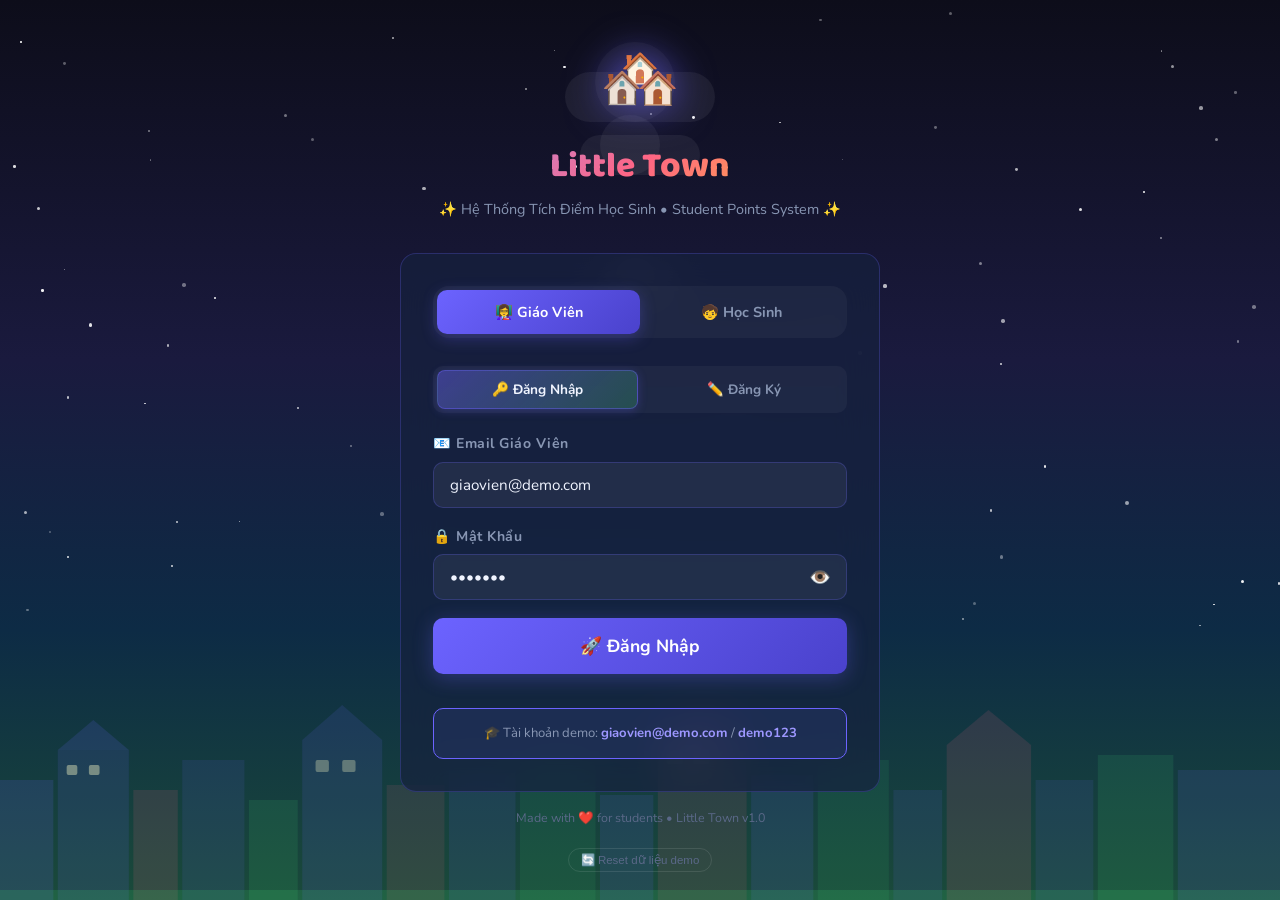
==== commit 65bb5f3a: "Expand shop items count and add subcategory filter tabs" ====
--- a/student.html
+++ b/student.html
@@ -318,22 +318,22 @@
         <div class="shop-selector-card" id="shopCard-clothes" onclick="selectShop('clothes')">
           <div class="shop-selector-icon">👗</div>
           <div class="shop-selector-name">Quần Áo</div>
-          <div class="shop-selector-count">50 loại</div>
+          <div class="shop-selector-count">200 loại</div>
         </div>
         <div class="shop-selector-card" id="shopCard-accessories" onclick="selectShop('accessories')">
           <div class="shop-selector-icon">💍</div>
           <div class="shop-selector-name">Phụ Kiện</div>
-          <div class="shop-selector-count">20 loại</div>
+          <div class="shop-selector-count">80 loại</div>
         </div>
         <div class="shop-selector-card" id="shopCard-furniture" onclick="selectShop('furniture')">
           <div class="shop-selector-icon">🛋️</div>
           <div class="shop-selector-name">Nội Thất</div>
-          <div class="shop-selector-count">20 loại</div>
+          <div class="shop-selector-count">100 loại</div>
         </div>
         <div class="shop-selector-card" id="shopCard-decor" onclick="selectShop('decor')">
           <div class="shop-selector-icon">🌸</div>
           <div class="shop-selector-name">Trang Trí</div>
-          <div class="shop-selector-count">15 loại</div>
+          <div class="shop-selector-count">60 loại</div>
         </div>
       </div>
 
@@ -1429,28 +1429,69 @@
   const ownedIds = inventory.map(i => i.id);
   const petsOwned = (currentStudent.pets || []).map(p => p.id);
 
-  // Filters for clothes and accessories
+  // Filters for clothes, accessories, and furniture
   const filterArea = document.getElementById('shopFilterArea');
   let filterHtml = '';
+  
   if (shopId === 'clothes' || shopId === 'accessories') {
     const genders = [
       { id: 'all', label: '🌟 Tất cả' },
       { id: 'male', label: '👦 Đồ Nam' },
       { id: 'female', label: '👧 Đồ Nữ' }
     ];
-    filterHtml += `<div class="gender-filter-row" style="display:flex; gap:6px; margin-bottom:8px;">` + 
+    filterHtml += `<div class="gender-filter-row" style="display:flex; gap:6px;">` + 
       genders.map(g => `<button class="shop-filter-btn ${shopGenderFilter === g.id ? 'active' : ''}" onclick="setShopGenderFilter('${g.id}')">${g.label}</button>`).join('') +
       `</div>`;
       
     if (shopId === 'clothes') {
-      const styles = ['casual', 'school', 'sport', 'formal', 'fantasy', 'seasonal'];
-      filterHtml += `<div class="style-filter-row" style="display:flex; gap:4px; overflow-x:auto; padding-bottom:4px;">` +
-        styles.map(s => `<button class="shop-filter-btn ${shopFilter === s ? 'active' : ''}" onclick="setShopFilter('${s}')">${s.charAt(0).toUpperCase()+s.slice(1)}</button>`).join('') +
+      const categories = [
+        { id: '', label: '🌟 Tất cả' },
+        { id: 'top', label: '👕 Áo' },
+        { id: 'bottom', label: '👖 Quần/Váy' },
+        { id: 'shoes', label: '👟 Giày' },
+        { id: 'head', label: '🧢 Mũ' }
+      ];
+      filterHtml += `<div class="category-filter-row" style="display:flex; gap:4px; overflow-x:auto; padding-bottom:4px; max-width:400px; justify-content:flex-end;">` +
+        categories.map(c => `<button class="shop-filter-btn ${shopFilter === c.id ? 'active' : ''}" onclick="setShopFilter('${c.id}')">${c.label}</button>`).join('') +
         `</div>`;
-    }
-  }
-  filterArea.innerHTML = filterHtml;
-
+    } else if (shopId === 'accessories') {
+      const categories = [
+        { id: '', label: '🌟 Tất cả' },
+        { id: 'glasses', label: '👓 Kính' },
+        { id: 'neck', label: '🧣 Cổ/Vòng' },
+        { id: 'hair', label: '🎀 Tóc' },
+        { id: 'back', label: '🧚 Cánh/Túi' },
+        { id: 'hand', label: '☂️ Cầm tay' },
+        { id: 'face', label: '🎭 Mặt nạ' }
+      ];
+      filterHtml += `<div class="category-filter-row" style="display:flex; gap:4px; overflow-x:auto; padding-bottom:4px; max-width:400px; justify-content:flex-end;">` +
+        categories.map(c => `<button class="shop-filter-btn ${shopFilter === c.id ? 'active' : ''}" onclick="setShopFilter('${c.id}')">${c.label}</button>`).join('') +
+        `</div>`;
+    }
+  } else if (shopId === 'furniture') {
+    const rooms = [
+      { id: '', label: '🌟 Tất cả' },
+      { id: 'bedroom', label: '🛏️ Phòng ngủ' },
+      { id: 'living', label: '🛋️ Phòng khách' },
+      { id: 'kitchen', label: '🍳 Phòng bếp/ăn' },
+      { id: 'bathroom', label: '🚿 Phòng tắm/vệ sinh' }
+    ];
+    filterHtml += `<div class="room-filter-row" style="display:flex; gap:4px; overflow-x:auto; padding-bottom:4px; max-width:400px; justify-content:flex-end;">` +
+      rooms.map(r => `<button class="shop-filter-btn ${shopFilter === r.id ? 'active' : ''}" onclick="setShopFilter('${r.id}')">${r.label}</button>`).join('') +
+      `</div>`;
+  }
+
+  if (filterHtml) {
+    filterArea.style.display = 'flex';
+    filterArea.style.flexDirection = 'column';
+    filterArea.style.alignItems = 'flex-end';
+    filterArea.style.gap = '6px';
+    filterArea.innerHTML = filterHtml;
+  } else {
+    filterArea.style.display = 'none';
+    filterArea.innerHTML = '';
+  }
+  
   let items = shop.items;
   if (shopId === 'clothes' || shopId === 'accessories') {
     if (shopGenderFilter === 'male') {
@@ -1459,7 +1500,22 @@
       items = items.filter(i => i.gender === 'female' || i.gender === 'all');
     }
   }
-  if (shopFilter && shopId === 'clothes') items = items.filter(i => i.style === shopFilter);
+  
+  if (shopFilter) {
+    if (shopId === 'clothes') {
+      items = items.filter(i => i.slot === shopFilter);
+    } else if (shopId === 'accessories') {
+      if (shopFilter === 'neck') {
+        items = items.filter(i => ['neck', 'chest', 'wrist', 'ring', 'ears'].includes(i.slot));
+      } else if (shopFilter === 'back') {
+        items = items.filter(i => ['back', 'bag'].includes(i.slot));
+      } else {
+        items = items.filter(i => i.slot === shopFilter);
+      }
+    } else if (shopId === 'furniture') {
+      items = items.filter(i => i.room === shopFilter);
+    }
+  }
 
   const grid = document.getElementById('shopItemsGrid');
   grid.innerHTML = items.map(item => {
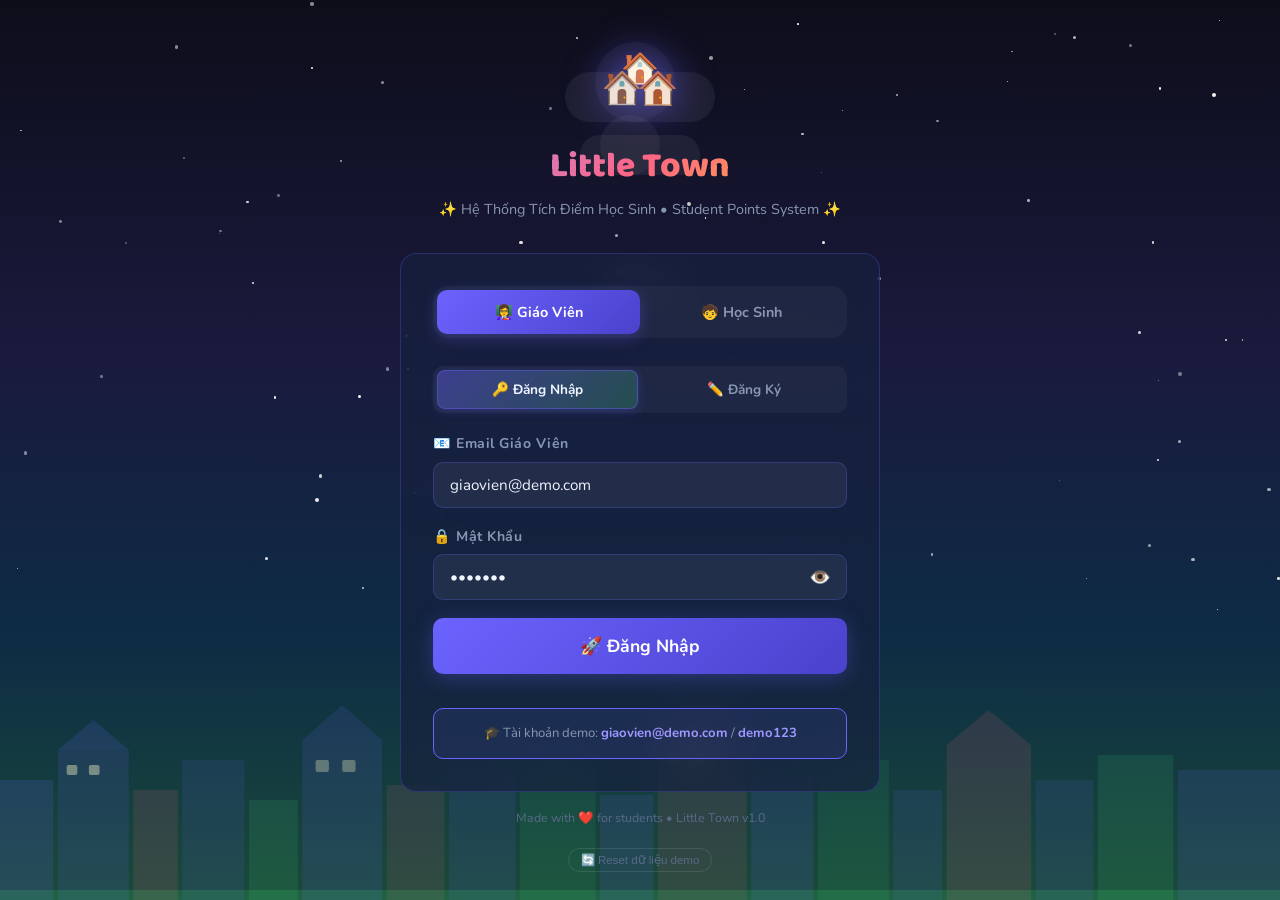
==== commit 72db38e0: "Fix hat, hair, accessories, and furniture/decor rendering bugs" ====
--- a/student.html
+++ b/student.html
@@ -562,11 +562,11 @@
 <!-- Toast -->
 <div id="toast-container"></div>
 
-<script src="js/audio.js?v=3"></script>
-<script src="js/data.js?v=3"></script>
-<script src="js/sync.js?v=3"></script>
-<script src="js/auth.js?v=3"></script>
-<script src="js/ui.js?v=3"></script>
+<script src="js/audio.js?v=4"></script>
+<script src="js/data.js?v=4"></script>
+<script src="js/sync.js?v=4"></script>
+<script src="js/auth.js?v=4"></script>
+<script src="js/ui.js?v=4"></script>
 <script>
 // ============================================
 // LITTLE TOWN - STUDENT.JS (inline)
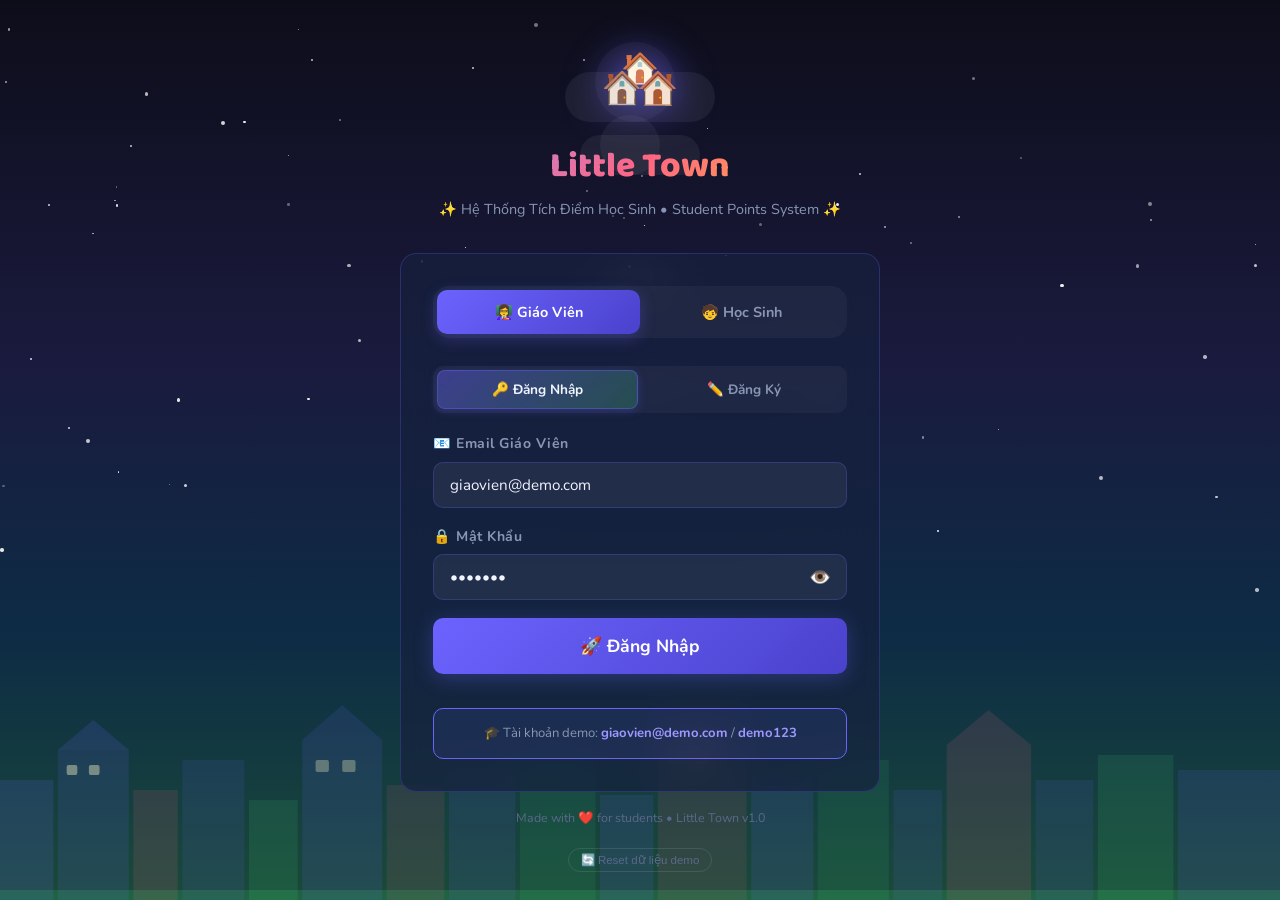
==== commit 21a8a746: "Bump script cache-busting versions to v=5" ====
--- a/student.html
+++ b/student.html
@@ -562,11 +562,11 @@
 <!-- Toast -->
 <div id="toast-container"></div>
 
-<script src="js/audio.js?v=4"></script>
-<script src="js/data.js?v=4"></script>
-<script src="js/sync.js?v=4"></script>
-<script src="js/auth.js?v=4"></script>
-<script src="js/ui.js?v=4"></script>
+<script src="js/audio.js?v=5"></script>
+<script src="js/data.js?v=5"></script>
+<script src="js/sync.js?v=5"></script>
+<script src="js/auth.js?v=5"></script>
+<script src="js/ui.js?v=5"></script>
 <script>
 // ============================================
 // LITTLE TOWN - STUDENT.JS (inline)
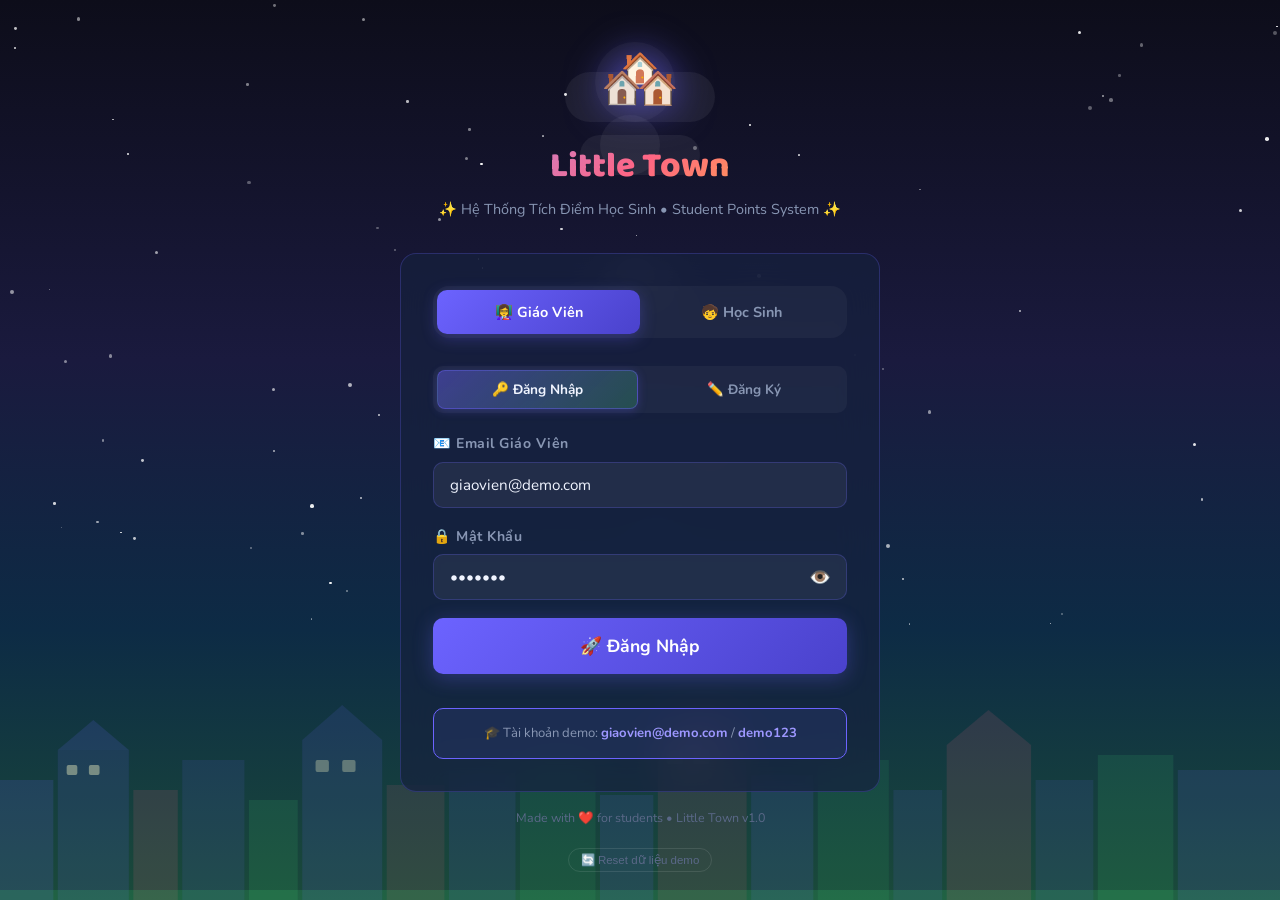
==== commit 2c612e5b: "Add missing color properties to generated accessories, furniture, and decor" ====
--- a/student.html
+++ b/student.html
@@ -562,11 +562,11 @@
 <!-- Toast -->
 <div id="toast-container"></div>
 
-<script src="js/audio.js?v=5"></script>
-<script src="js/data.js?v=5"></script>
-<script src="js/sync.js?v=5"></script>
-<script src="js/auth.js?v=5"></script>
-<script src="js/ui.js?v=5"></script>
+<script src="js/audio.js?v=6"></script>
+<script src="js/data.js?v=6"></script>
+<script src="js/sync.js?v=6"></script>
+<script src="js/auth.js?v=6"></script>
+<script src="js/ui.js?v=6"></script>
 <script>
 // ============================================
 // LITTLE TOWN - STUDENT.JS (inline)
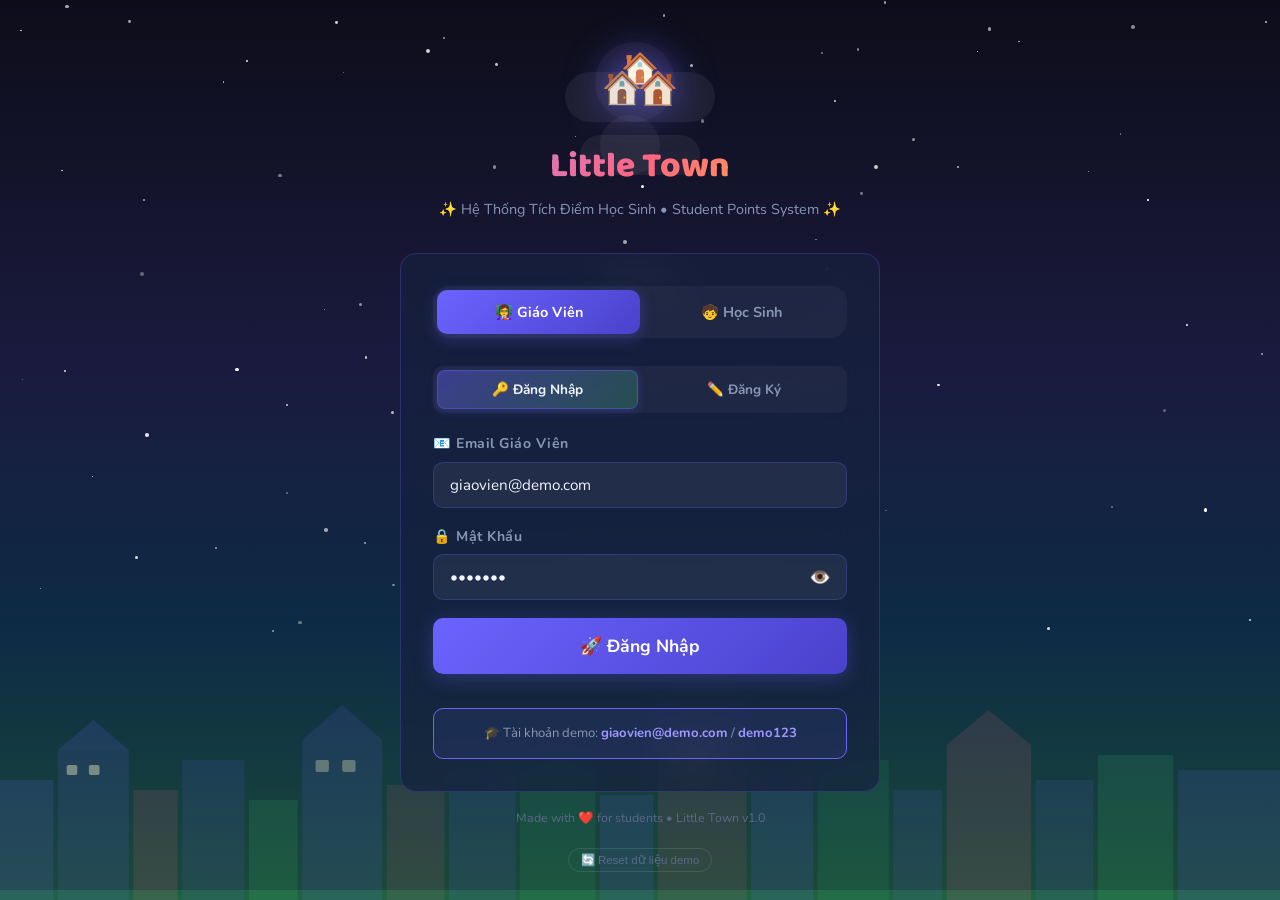
==== commit d8e6b2e2: "Fix sync logic crashes and escape student names to prevent XSS rendering errors" ====
--- a/student.html
+++ b/student.html
@@ -562,11 +562,11 @@
 <!-- Toast -->
 <div id="toast-container"></div>
 
-<script src="js/audio.js?v=6"></script>
-<script src="js/data.js?v=6"></script>
-<script src="js/sync.js?v=6"></script>
-<script src="js/auth.js?v=6"></script>
-<script src="js/ui.js?v=6"></script>
+<script src="js/audio.js?v=9"></script>
+<script src="js/data.js?v=9"></script>
+<script src="js/sync.js?v=9"></script>
+<script src="js/auth.js?v=9"></script>
+<script src="js/ui.js?v=9"></script>
 <script>
 // ============================================
 // LITTLE TOWN - STUDENT.JS (inline)
@@ -747,7 +747,7 @@
     return;
   }
   charEl.innerHTML = `
-    <div class="char-tooltip" id="charTooltip">Xin chào, ${currentStudent.name}! 👋</div>
+    <div class="char-tooltip" id="charTooltip">Xin chào, ${escapeHTML(currentStudent.name)}! 👋</div>
     ${UI.renderCharacter(currentStudent.gender, currentStudent.characterStyle, currentStudent.outfit, 100, true)}
   `;
 
@@ -1201,7 +1201,7 @@
         </div>
         <div>
           <div class="pet-name" style="display:flex;align-items:center;gap:6px;">
-            <input class="pet-name-editable" value="${pet.customName || pet.nameVi}"
+            <input class="pet-name-editable" value="${escapeHTML(pet.customName || pet.nameVi)}"
               onchange="renamePet(${i}, this.value)"
               onclick="this.select()"
               title="Nhấn để đổi tên"
@@ -1389,7 +1389,7 @@
   row.innerHTML = students.map(s => `
     <div class="house-wrapper" onclick="${s.id !== currentStudent.id ? `visitHouse('${s.id}')` : 'showToast("Đây là nhà của bạn! 🏠", "info")'}">
       ${UI.renderHouseFront(s, 90)}
-      <div class="house-name-tag" style="${s.id === currentStudent.id ? 'border-color:var(--accent);color:var(--accent)' : ''}">${s.id === currentStudent.id ? '🏠' : ''} ${s.name}</div>
+      <div class="house-name-tag" style="${s.id === currentStudent.id ? 'border-color:var(--accent);color:var(--accent)' : ''}">${s.id === currentStudent.id ? '🏠' : ''} ${escapeHTML(s.name)}</div>
       <div class="house-pts-tag">⭐${s.points || 0}</div>
     </div>
   `).join('');
@@ -1857,7 +1857,7 @@
 
     <div style="display:grid;grid-template-columns:1fr 1fr;gap:16px;margin-top:16px;">
       <div style="text-align:center;background:var(--bg-surface2);padding:16px;border-radius:var(--radius);border:1px solid var(--border);">
-        <div style="font-weight:800;font-size:1.2rem;">${student.name}</div>
+        <div style="font-weight:800;font-size:1.2rem;">${escapeHTML(student.name)}</div>
         <div class="points-badge" style="margin:8px auto;display:inline-flex;">⭐ ${student.points || 0} điểm</div>
       </div>
       <div style="background:var(--bg-surface2);padding:16px;border-radius:var(--radius);border:1px solid var(--border);">
@@ -1867,7 +1867,7 @@
             <div style="display:flex;align-items:center;gap:10px;margin-bottom:8px;">
               <span>${pet.emoji}</span>
               <div>
-                <span style="font-weight:700;font-size:0.85rem;">${pet.customName || pet.nameVi}</span>
+                <span style="font-weight:700;font-size:0.85rem;">${escapeHTML(pet.customName || pet.nameVi)}</span>
                 <span style="font-size:0.75rem;color:var(--text-muted);"> (${pet.nameVi})</span>
               </div>
             </div>
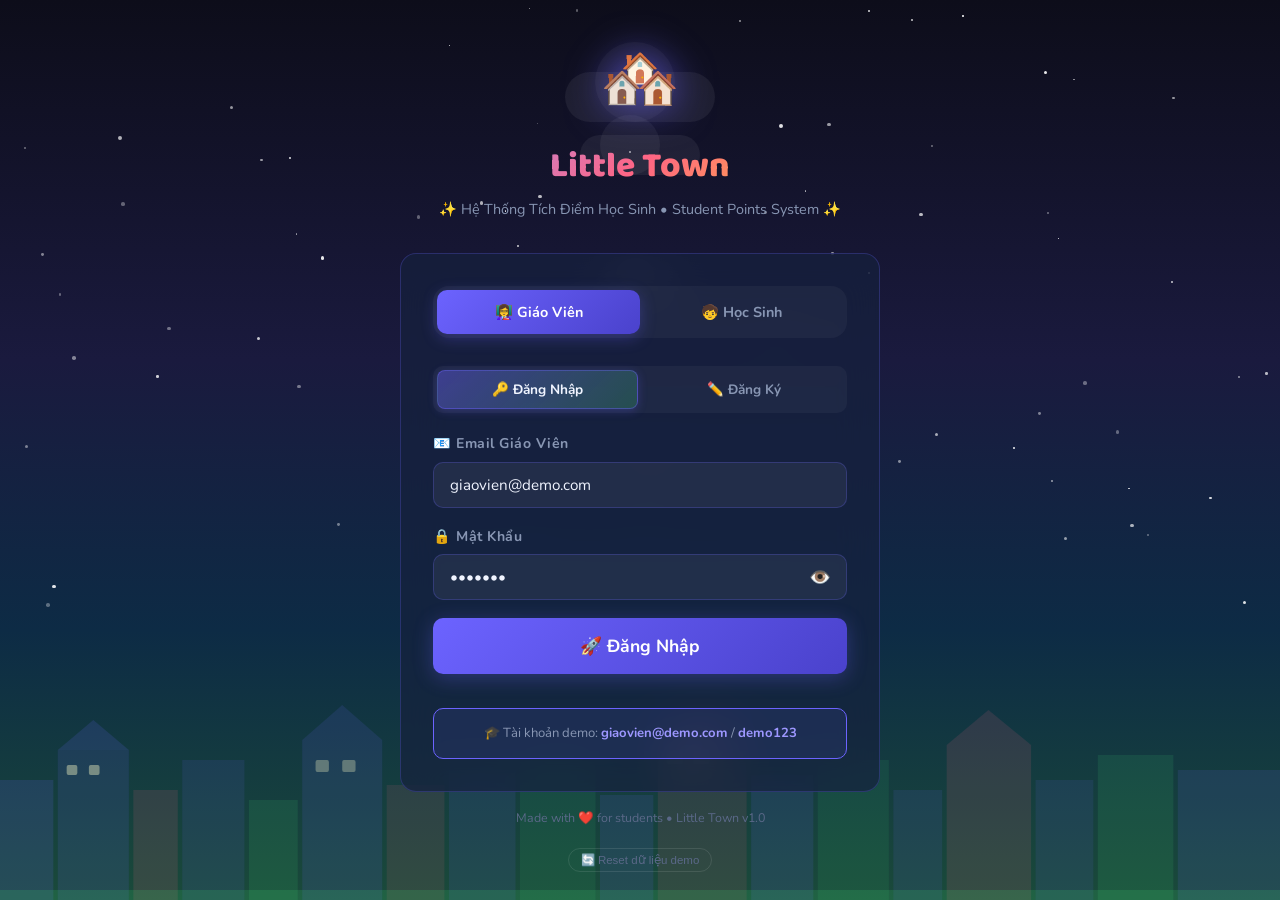
==== commit b03d7d57: "feat: implement Communal House notice board with sync and moderation" ====
--- a/student.html
+++ b/student.html
@@ -545,6 +545,42 @@
   </div>
 </div>
 
+<!-- Communal House Modal -->
+<div class="modal-overlay" id="communalHouseModal">
+  <div class="modal glass" style="max-width:700px; width:95vw;">
+    <div class="modal-header">
+      <div class="modal-title" style="display:flex; align-items:center; gap:10px;">
+        <span style="font-size: 1.5rem;">🏛️</span>
+        <div>
+          <div style="font-weight:800; font-size:1.15rem;">Nhà Chung Lớp Học</div>
+          <div id="communalClassSubtitle" style="font-size:0.75rem; color:var(--text-muted); font-weight:normal;">Bảng tin lớp học</div>
+        </div>
+      </div>
+      <button class="btn btn-ghost btn-sm btn-icon" onclick="closeModal('communalHouseModal')">✕</button>
+    </div>
+    <div class="modal-body" style="display:flex; flex-direction:column; gap:16px;">
+      <!-- Post message area -->
+      <div class="glass-light" style="padding:16px; border:1px solid var(--border); display:flex; flex-direction:column; gap:12px;">
+        <div style="display:flex; gap:12px; align-items:flex-start;">
+          <div id="communalUserAvatar" style="width:40px; height:40px; border-radius:50%; background:linear-gradient(135deg, var(--primary), var(--secondary)); display:flex; align-items:center; justify-content:center; font-size:1.2rem; flex-shrink:0;">👤</div>
+          <textarea class="input" id="communalPostInput" placeholder="Viết bài viết mới hoặc để lại lời nhắn... ✍️" rows="3" style="resize:none; background:rgba(0,0,0,0.15); border-color:var(--border-light); font-size:0.9rem; flex-grow:1;"></textarea>
+        </div>
+        <div style="display:flex; justify-content:flex-end;">
+          <button class="btn btn-accent btn-sm" onclick="submitNewMessage()" style="padding: 8px 16px;">🚀 Đăng bài</button>
+        </div>
+      </div>
+      
+      <!-- Messages timeline scrollbox -->
+      <div id="communalMessagesContainer" style="max-height:400px; overflow-y:auto; display:flex; flex-direction:column; gap:12px; padding-right:4px;">
+        <!-- Dynamically rendered -->
+      </div>
+    </div>
+    <div class="modal-footer">
+      <button class="btn btn-ghost" onclick="closeModal('communalHouseModal')">Đóng</button>
+    </div>
+  </div>
+</div>
+
 <!-- Visit House Modal -->
 <div class="visit-overlay" id="visitOverlay">
   <div class="glass visit-card" style="max-width:700px;max-height:90vh;overflow-y:auto;">
@@ -562,11 +598,11 @@
 <!-- Toast -->
 <div id="toast-container"></div>
 
-<script src="js/audio.js?v=9"></script>
-<script src="js/data.js?v=9"></script>
-<script src="js/sync.js?v=9"></script>
-<script src="js/auth.js?v=9"></script>
-<script src="js/ui.js?v=9"></script>
+<script src="js/audio.js?v=10"></script>
+<script src="js/data.js?v=10"></script>
+<script src="js/sync.js?v=10"></script>
+<script src="js/auth.js?v=10"></script>
+<script src="js/ui.js?v=10"></script>
 <script>
 // ============================================
 // LITTLE TOWN - STUDENT.JS (inline)
@@ -678,6 +714,9 @@
           renderOutfitPanel();
           renderInventory();
           renderStreet();
+          if (document.getElementById('communalHouseModal') && document.getElementById('communalHouseModal').classList.contains('active')) {
+            renderCommunalMessages();
+          }
         }
       }
     }
@@ -1386,13 +1425,23 @@
   const students = DB.getStudents().filter(s => s.classId === currentStudent.classId);
   const row = document.getElementById('housesRow');
 
-  row.innerHTML = students.map(s => `
+  let html = `
+    <div class="house-wrapper" onclick="openCommunalHouseModal()" style="transform: scale(1.05); filter: drop-shadow(0 4px 8px rgba(0,0,0,0.3));">
+      ${UI.renderCommunalHouse(105)}
+      <div class="house-name-tag" style="border-color:var(--accent);color:var(--accent);font-weight:900;">🏛️ Nhà Chung</div>
+      <div class="house-pts-tag" style="background:var(--accent);color:#000;font-weight:bold;">Bản tin lớp</div>
+    </div>
+  `;
+
+  html += students.map(s => `
     <div class="house-wrapper" onclick="${s.id !== currentStudent.id ? `visitHouse('${s.id}')` : 'showToast("Đây là nhà của bạn! 🏠", "info")'}">
       ${UI.renderHouseFront(s, 90)}
       <div class="house-name-tag" style="${s.id === currentStudent.id ? 'border-color:var(--accent);color:var(--accent)' : ''}">${s.id === currentStudent.id ? '🏠' : ''} ${escapeHTML(s.name)}</div>
       <div class="house-pts-tag">⭐${s.points || 0}</div>
     </div>
   `).join('');
+
+  row.innerHTML = html;
 
   // Walking character on street
   const walkEl = document.getElementById('streetWalkChar');
@@ -2083,6 +2132,198 @@
 }
 
 // ============================================
+// COMMUNAL HOUSE (NHÀ CHUNG)
+// ============================================
+function openCommunalHouseModal() {
+  currentStudent = AUTH.getCurrentStudent();
+  const cls = DB.getClasses().find(c => c.id === currentStudent.classId);
+  document.getElementById('communalClassSubtitle').textContent = 'Con phố ' + (cls?.name || 'lớp học') + ' • Bản tin và thảo luận';
+  
+  // Render user avatar in input area
+  const userAvatarEl = document.getElementById('communalUserAvatar');
+  if (userAvatarEl) {
+    userAvatarEl.innerHTML = currentStudent.gender === 'boy' ? '👦' : '👧';
+  }
+  
+  // Clean input
+  document.getElementById('communalPostInput').value = '';
+  
+  // Render messages
+  renderCommunalMessages();
+  
+  openModal('communalHouseModal');
+}
+
+function renderCommunalMessages() {
+  currentStudent = AUTH.getCurrentStudent();
+  const messages = DB.getMessagesForClass(currentStudent.classId);
+  const container = document.getElementById('communalMessagesContainer');
+  
+  if (messages.length === 0) {
+    container.innerHTML = `
+      <div class="empty-state">
+        <div class="empty-state-icon">🏛️</div>
+        <div class="empty-state-text">Nhà Chung chưa có tin nhắn nào.<br>Hãy là người đầu tiên chia sẻ lời nhắn!</div>
+      </div>
+    `;
+    return;
+  }
+  
+  // Sort messages descending by timestamp
+  messages.sort((a, b) => b.timestamp - a.timestamp);
+  
+  let html = '';
+  messages.forEach(msg => {
+    const isTeacher = msg.authorRole === 'teacher';
+    const isOwnMsg = msg.authorId === currentStudent.id;
+    
+    // Style differently for teacher posts
+    const borderStyle = isTeacher ? 'border: 2.5px solid var(--warm); background: rgba(247,151,30,0.08);' : '';
+    const nameColor = isTeacher ? 'color: var(--warm-light);' : 'color: var(--primary-light);';
+    const badgeHtml = isTeacher 
+      ? `<span class="badge badge-warm" style="font-size:0.75rem; padding: 2px 8px;">📢 Giáo Viên</span>` 
+      : `<span class="badge badge-primary" style="font-size:0.75rem; padding: 2px 8px;">Học Sinh</span>`;
+      
+    const formattedTime = new Date(msg.timestamp).toLocaleString('vi-VN', { hour: '2-digit', minute: '2-digit', day: '2-digit', month: '2-digit', year: 'numeric' });
+    const escapedContent = escapeHTML(msg.content).replace(/\n/g, '<br>');
+    
+    // Render delete button if it's the student's own message
+    const deleteBtn = isOwnMsg 
+      ? `<button class="btn btn-ghost btn-sm" onclick="deleteOwnMessage('${msg.id}')" style="padding:4px 10px; font-size:0.75rem; border-color:rgba(255,101,132,0.4); color:var(--secondary); height:auto; min-height:unset;">Xóa</button>` 
+      : '';
+      
+    // Replies HTML
+    let repliesHtml = '';
+    const replies = msg.replies || [];
+    // Sort replies ascending by timestamp
+    replies.sort((a, b) => a.timestamp - b.timestamp);
+    
+    if (replies.length > 0) {
+      repliesHtml = `
+        <div style="margin-top:12px; padding-left:16px; border-left: 2px solid var(--border-light); display:flex; flex-direction:column; gap:8px;">
+          ${replies.map(r => {
+            const isRepTeacher = r.authorRole === 'teacher';
+            const isOwnRep = r.authorId === currentStudent.id;
+            const repNameColor = isRepTeacher ? 'color: var(--warm-light); font-weight: 800;' : 'color: var(--primary-light); font-weight: 700;';
+            const repBadgeHtml = isRepTeacher 
+              ? `<span class="badge badge-warm" style="font-size:0.65rem; padding: 1px 5px; transform: scale(0.9); margin-left: 4px;">GV</span>` 
+              : ``;
+            const formattedRepTime = new Date(r.timestamp).toLocaleString('vi-VN', { hour: '2-digit', minute: '2-digit', day: '2-digit', month: '2-digit' });
+            const escapedRepContent = escapeHTML(r.content).replace(/\n/g, '<br>');
+            const repDeleteBtn = isOwnRep 
+              ? `<button class="btn btn-ghost btn-icon" onclick="deleteOwnReply('${msg.id}', '${r.id}')" style="width:20px; height:20px; font-size:0.65rem; border:none; color:var(--secondary); padding:0; display:inline-flex; align-items:center; justify-content:center;">✕</button>` 
+              : '';
+              
+            return `
+              <div style="background: rgba(255,255,255,0.02); padding: 8px 12px; border-radius: var(--radius-sm); font-size:0.85rem; position:relative; border: 1px solid var(--border-light);">
+                <div style="display:flex; justify-content:space-between; align-items:center; margin-bottom:4px;">
+                  <div style="display:flex; align-items:center; gap:6px;">
+                    <span style="${repNameColor}">${escapeHTML(r.authorName)}</span>
+                    ${repBadgeHtml}
+                    <span style="font-size:0.7rem; color:var(--text-muted);">${formattedRepTime}</span>
+                  </div>
+                  <div style="margin-left: auto;">
+                    ${repDeleteBtn}
+                  </div>
+                </div>
+                <div style="color:var(--text-white); word-break:break-word; line-height: 1.4;">${escapedRepContent}</div>
+              </div>
+            `;
+          }).join('')}
+        </div>
+      `;
+    }
+    
+    html += `
+      <div class="glass-light fade-in" style="padding:16px; border-radius:var(--radius); border-color:var(--border-light); ${borderStyle}">
+        <!-- Author info & timestamp -->
+        <div style="display:flex; justify-content:space-between; align-items:flex-start; margin-bottom:10px;">
+          <div style="display:flex; align-items:center; gap:10px;">
+            <div style="width: 36px; height: 36px; border-radius: 50%; background: rgba(255,255,255,0.08); display:flex; align-items:center; justify-content:center; font-size: 1.1rem; border: 1.5px solid var(--border-light);">
+              ${isTeacher ? '👨‍🏫' : '👤'}
+            </div>
+            <div>
+              <div style="display:flex; align-items:center; gap:6px;">
+                <strong style="${nameColor} font-size:0.95rem;">${escapeHTML(msg.authorName)}</strong>
+                ${badgeHtml}
+              </div>
+              <div style="font-size:0.72rem; color:var(--text-muted);">${formattedTime}</div>
+            </div>
+          </div>
+          ${deleteBtn}
+        </div>
+        
+        <!-- Post content -->
+        <div style="font-size:0.92rem; color:var(--text-white); margin-bottom:12px; word-break:break-word; line-height:1.5; padding-left: 2px;">
+          ${escapedContent}
+        </div>
+        
+        <div class="divider" style="margin: 10px 0; opacity: 0.5;"></div>
+        
+        <!-- Replies list -->
+        ${repliesHtml}
+        
+        <!-- Add Reply Form -->
+        <div style="display:flex; gap:8px; margin-top:12px; align-items:center;">
+          <input type="text" class="input" placeholder="Viết bình luận hoặc phản hồi..." id="replyInput_${msg.id}" style="padding: 8px 12px; font-size:0.85rem; flex-grow:1; background:rgba(0,0,0,0.25); border-color:var(--border-light); border-radius:var(--radius-sm);" onkeydown="if(event.key === 'Enter') submitReply('${msg.id}')">
+          <button class="btn btn-accent btn-sm" onclick="submitReply('${msg.id}')" style="padding:8px 16px; font-size:0.8rem; border-radius:var(--radius-sm); height:34px; font-weight:bold;">Phản hồi</button>
+        </div>
+      </div>
+    `;
+  });
+  
+  container.innerHTML = html;
+}
+
+function submitNewMessage() {
+  currentStudent = AUTH.getCurrentStudent();
+  const input = document.getElementById('communalPostInput');
+  const content = input.value.trim();
+  
+  if (!content) {
+    showToast('Vui lòng nhập nội dung lời nhắn! ✍️', 'error');
+    return;
+  }
+  
+  DB.addMessage(currentStudent.classId, currentStudent.id, currentStudent.name, 'student', content);
+  input.value = '';
+  showToast('Đã đăng lời nhắn lên Nhà Chung! 🏛️', 'success');
+  renderCommunalMessages();
+}
+
+function submitReply(messageId) {
+  currentStudent = AUTH.getCurrentStudent();
+  const input = document.getElementById('replyInput_' + messageId);
+  const content = input.value.trim();
+  
+  if (!content) {
+    showToast('Vui lòng nhập phản hồi! 💬', 'error');
+    return;
+  }
+  
+  DB.addReply(messageId, currentStudent.id, currentStudent.name, 'student', content);
+  input.value = '';
+  showToast('Đã gửi phản hồi! 💬', 'success');
+  renderCommunalMessages();
+}
+
+function deleteOwnMessage(messageId) {
+  if (confirm('Bạn chắc chắn muốn xóa bài đăng này? 🗑️')) {
+    DB.removeMessage(messageId);
+    showToast('Đã xóa bài đăng! 🗑️', 'success');
+    renderCommunalMessages();
+  }
+}
+
+function deleteOwnReply(messageId, replyId) {
+  if (confirm('Bạn chắc chắn muốn xóa phản hồi này? 🗑️')) {
+    DB.removeReply(messageId, replyId);
+    showToast('Đã xóa phản hồi! 🗑️', 'success');
+    renderCommunalMessages();
+  }
+}
+
+// ============================================
 // UTILITIES
 // ============================================
 function openModal(id) { document.getElementById(id).classList.add('active'); }
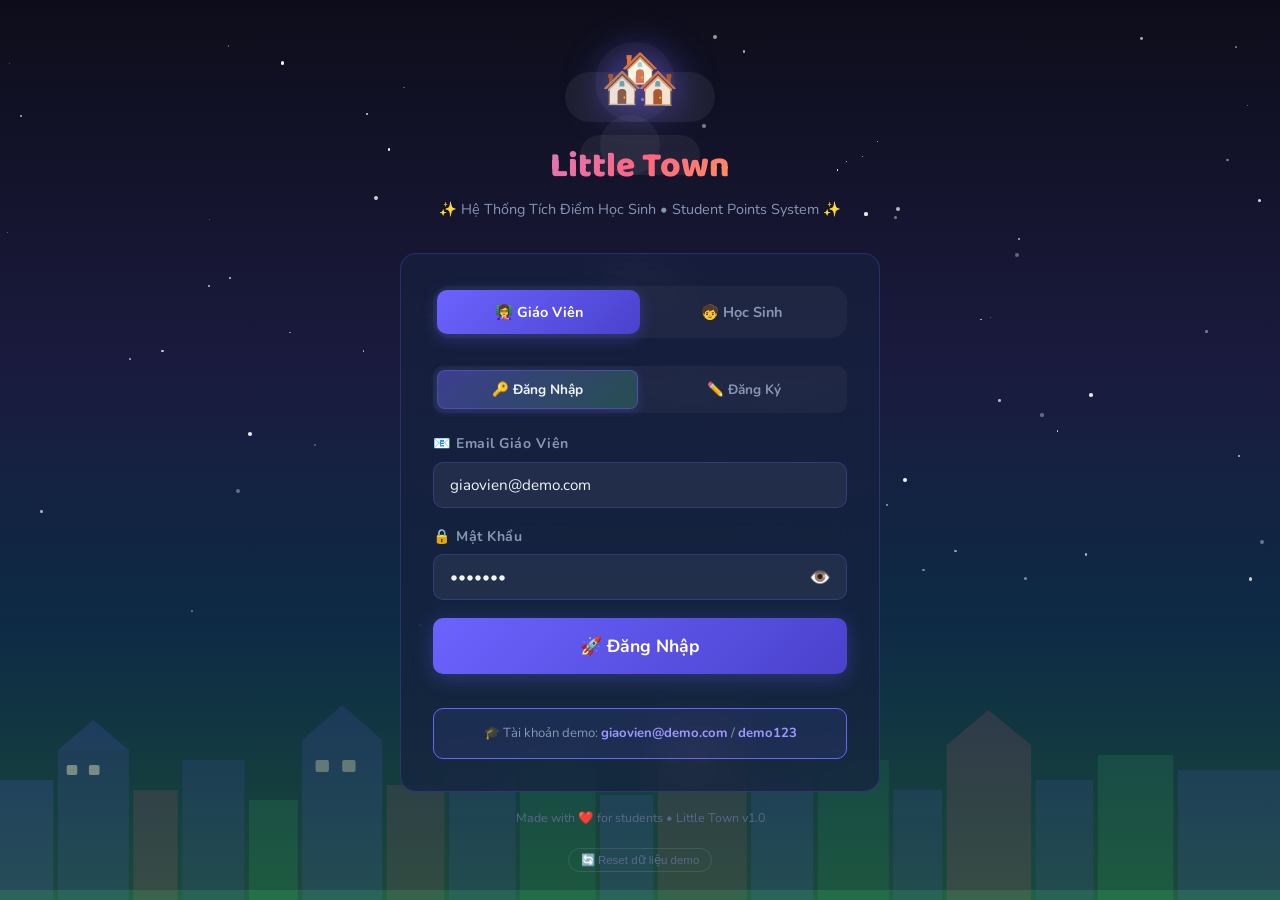
==== commit 3993eb70: "feat: allow teacher accounts to enter class street views and moderate Communal House messages" ====
--- a/student.html
+++ b/student.html
@@ -135,7 +135,7 @@
 </head>
 <body>
 <!-- ===== TOP NAVIGATION ===== -->
-<nav class="top-nav">
+<nav class="top-nav" id="studentNav">
   <div class="nav-logo">🏘️ Little Town</div>
   <div class="nav-menu">
     <button class="nav-btn active" id="navHome" onclick="switchView('home')">🏠 Nhà</button>
@@ -150,6 +150,19 @@
     <div style="position:relative;display:inline-block;">
       <button class="btn btn-ghost btn-sm" onclick="logout()" title="Thoát (thiết bị nhớ tài khoản, lần sau tự vào)" style="padding:6px 12px;font-size:0.78rem;">🚪</button>
     </div>
+  </div>
+</nav>
+
+<nav class="top-nav" id="teacherModeNav" style="display:none; background: linear-gradient(135deg, var(--warm), #E65C00); border-bottom: 2px solid var(--warm-light); color: white;">
+  <div class="nav-logo" style="color: white; font-weight: 800; display:flex; align-items:center; gap:8px;">
+    <span>🛠️ Chế độ Giáo viên</span>
+    <span id="teacherModeClassLabel" style="font-size:0.75rem; background:rgba(0,0,0,0.3); padding:2px 8px; border-radius:20px; font-weight:normal;">Lớp: -</span>
+  </div>
+  <div style="font-weight:700; font-size:0.9rem;" id="teacherModeName">Đang xem con phố</div>
+  <div>
+    <button class="btn btn-ghost btn-sm" onclick="exitTeacherMode()" style="color:white; border-color:white; font-weight:bold; background:rgba(255,255,255,0.1); padding:8px 16px;">
+      🚪 Quay lại Bảng điều khiển
+    </button>
   </div>
 </nav>
 
@@ -617,11 +630,35 @@
 AUTH.initDefaultData();
 let currentStudent = AUTH.getCurrentStudent();
 
+// ---- TEACHER MODE STATE ----
+let isTeacherMode = false;
+let teacherClassId = null;
+let teacherInfo = null;
+
 // ---- Boot: load từ server rồi init (có guard tránh double-init) ----
 let _studentInited = false;
 async function _startStudent() {
   if (_studentInited) return;
   _studentInited = true;
+
+  // Check teacher mode query params first
+  const urlParams = new URLSearchParams(window.location.search);
+  const teacherModeParam = urlParams.get('teacherMode') === 'true';
+  const classIdParam = urlParams.get('classId');
+  
+  if (teacherModeParam && classIdParam) {
+    const teacherStored = Object.getPrototypeOf(localStorage).getItem.call(localStorage, 'lt_current_teacher');
+    if (teacherStored) {
+      isTeacherMode = true;
+      teacherClassId = classIdParam;
+      teacherInfo = JSON.parse(teacherStored);
+    }
+  }
+
+  if (isTeacherMode) {
+    initTeacherMode();
+    return;
+  }
 
   // Thử lấy session hiện tại
   currentStudent = AUTH.getCurrentStudent();
@@ -645,6 +682,34 @@
   init();
 }
 SYNC.load().then(_startStudent);
+
+function initTeacherMode() {
+  if (window.AudioSynth) {
+    AudioSynth.init();
+  }
+  
+  // Hide normal student nav and show teacher mode nav
+  document.getElementById('studentNav').style.display = 'none';
+  const teacherNav = document.getElementById('teacherModeNav');
+  teacherNav.style.display = 'flex';
+  
+  // Set class label and name
+  const cls = DB.getClasses().find(c => c.id === teacherClassId);
+  document.getElementById('teacherModeClassLabel').textContent = 'Lớp: ' + (cls?.name || '');
+  document.getElementById('teacherModeName').textContent = 'Đang xem với tư cách: GV ' + (teacherInfo?.name || '');
+  
+  applyTheme();
+  
+  // Switch to street view directly
+  switchView('street');
+  
+  // Start polling
+  startPolling();
+}
+
+function exitTeacherMode() {
+  window.location.href = `teacher.html?page=classes`;
+}
 
 // ---- SETUP STATE ----
 let setupState = { gender: null, style: null, pet: null, petName: null, currentStep: 0 };
@@ -702,8 +767,15 @@
     const dataChanged = await SYNC.load();
     if (dataChanged) {
       console.log('Dữ liệu mạng nội bộ đã được đồng bộ!');
+      applyTheme();
+      if (isTeacherMode) {
+        renderStreet();
+        if (document.getElementById('communalHouseModal') && document.getElementById('communalHouseModal').classList.contains('active')) {
+          renderCommunalMessages();
+        }
+        return;
+      }
       currentStudent = AUTH.getCurrentStudent();
-      applyTheme();
       if (currentStudent) {
         updateNavInfo();
         if (currentStudent.setupDone) {
@@ -740,10 +812,13 @@
 
 // ---- VIEW SWITCHING ----
 function switchView(viewName) {
+  if (isTeacherMode && viewName !== 'street') return;
+
   document.querySelectorAll('.view').forEach(v => v.classList.remove('active'));
   document.querySelectorAll('.nav-btn').forEach(b => b.classList.remove('active'));
   document.getElementById('view' + viewName.charAt(0).toUpperCase() + viewName.slice(1)).classList.add('active');
-  document.getElementById('nav' + viewName.charAt(0).toUpperCase() + viewName.slice(1)).classList.add('active');
+  const navBtn = document.getElementById('nav' + viewName.charAt(0).toUpperCase() + viewName.slice(1));
+  if (navBtn) navBtn.classList.add('active');
 
   if (viewName === 'home') renderHome();
   if (viewName === 'street') renderStreet();
@@ -1418,6 +1493,36 @@
 // STREET VIEW
 // ============================================
 function renderStreet() {
+  if (isTeacherMode) {
+    const cls = DB.getClasses().find(c => c.id === teacherClassId);
+    document.getElementById('streetClassName').textContent = '🏘️ ' + (cls?.name || 'Con Phố');
+
+    const students = DB.getStudents().filter(s => s.classId === teacherClassId);
+    const row = document.getElementById('housesRow');
+
+    let html = `
+      <div class="house-wrapper" onclick="openCommunalHouseModal()" style="transform: scale(1.05); filter: drop-shadow(0 4px 8px rgba(0,0,0,0.3));">
+        ${UI.renderCommunalHouse(105)}
+        <div class="house-name-tag" style="border-color:var(--accent);color:var(--accent);font-weight:900;">🏛️ Nhà Chung</div>
+        <div class="house-pts-tag" style="background:var(--accent);color:#000;font-weight:bold;">Bản tin lớp</div>
+      </div>
+    `;
+
+    html += students.map(s => `
+      <div class="house-wrapper" onclick="visitHouse('${s.id}')">
+        ${UI.renderHouseFront(s, 90)}
+        <div class="house-name-tag">${escapeHTML(s.name)}</div>
+        <div class="house-pts-tag">⭐${s.points || 0}</div>
+      </div>
+    `).join('');
+
+    row.innerHTML = html;
+
+    const walkEl = document.getElementById('streetWalkChar');
+    walkEl.innerHTML = UI.renderCharacter('girl', 'gen_skin_medium', {}, 70, true);
+    return;
+  }
+
   currentStudent = AUTH.getCurrentStudent();
   const cls = DB.getClasses().find(c => c.id === currentStudent.classId);
   document.getElementById('streetClassName').textContent = '🏘️ ' + (cls?.name || 'Con Phố');
@@ -1434,7 +1539,7 @@
   `;
 
   html += students.map(s => `
-    <div class="house-wrapper" onclick="${s.id !== currentStudent.id ? `visitHouse('${s.id}')` : 'showToast("Đây là nhà của bạn! 🏠", "info")'}">
+    <div class="house-wrapper" onclick="${s.id !== currentStudent.id ? `visitHouse('${s.id}')` : 'showToast(\"Đây là nhà của bạn! 🏠\", \"info\")'}">
       ${UI.renderHouseFront(s, 90)}
       <div class="house-name-tag" style="${s.id === currentStudent.id ? 'border-color:var(--accent);color:var(--accent)' : ''}">${s.id === currentStudent.id ? '🏠' : ''} ${escapeHTML(s.name)}</div>
       <div class="house-pts-tag">⭐${s.points || 0}</div>
@@ -2135,14 +2240,14 @@
 // COMMUNAL HOUSE (NHÀ CHUNG)
 // ============================================
 function openCommunalHouseModal() {
-  currentStudent = AUTH.getCurrentStudent();
-  const cls = DB.getClasses().find(c => c.id === currentStudent.classId);
+  const classId = isTeacherMode ? teacherClassId : currentStudent.classId;
+  const cls = DB.getClasses().find(c => c.id === classId);
   document.getElementById('communalClassSubtitle').textContent = 'Con phố ' + (cls?.name || 'lớp học') + ' • Bản tin và thảo luận';
   
   // Render user avatar in input area
   const userAvatarEl = document.getElementById('communalUserAvatar');
   if (userAvatarEl) {
-    userAvatarEl.innerHTML = currentStudent.gender === 'boy' ? '👦' : '👧';
+    userAvatarEl.innerHTML = isTeacherMode ? '👨‍🏫' : (currentStudent.gender === 'boy' ? '👦' : '👧');
   }
   
   // Clean input
@@ -2155,8 +2260,8 @@
 }
 
 function renderCommunalMessages() {
-  currentStudent = AUTH.getCurrentStudent();
-  const messages = DB.getMessagesForClass(currentStudent.classId);
+  const classId = isTeacherMode ? teacherClassId : currentStudent.classId;
+  const messages = DB.getMessagesForClass(classId);
   const container = document.getElementById('communalMessagesContainer');
   
   if (messages.length === 0) {
@@ -2175,7 +2280,7 @@
   let html = '';
   messages.forEach(msg => {
     const isTeacher = msg.authorRole === 'teacher';
-    const isOwnMsg = msg.authorId === currentStudent.id;
+    const isOwnMsg = isTeacherMode ? true : (msg.authorId === currentStudent.id);
     
     // Style differently for teacher posts
     const borderStyle = isTeacher ? 'border: 2.5px solid var(--warm); background: rgba(247,151,30,0.08);' : '';
@@ -2187,9 +2292,9 @@
     const formattedTime = new Date(msg.timestamp).toLocaleString('vi-VN', { hour: '2-digit', minute: '2-digit', day: '2-digit', month: '2-digit', year: 'numeric' });
     const escapedContent = escapeHTML(msg.content).replace(/\n/g, '<br>');
     
-    // Render delete button if it's the student's own message
+    // Render delete button if it's the student's own message (or under teacher mode)
     const deleteBtn = isOwnMsg 
-      ? `<button class="btn btn-ghost btn-sm" onclick="deleteOwnMessage('${msg.id}')" style="padding:4px 10px; font-size:0.75rem; border-color:rgba(255,101,132,0.4); color:var(--secondary); height:auto; min-height:unset;">Xóa</button>` 
+      ? `<button class="btn btn-ghost btn-sm" onclick="deleteOwnMessage('${msg.id}')" style="padding:4px 10px; font-size:0.75rem; border-color:rgba(255,101,132,0.4); color:var(--secondary); height:auto; min-height:unset;">${isTeacherMode ? 'Kiểm duyệt / Xóa' : 'Xóa'}</button>` 
       : '';
       
     // Replies HTML
@@ -2203,7 +2308,7 @@
         <div style="margin-top:12px; padding-left:16px; border-left: 2px solid var(--border-light); display:flex; flex-direction:column; gap:8px;">
           ${replies.map(r => {
             const isRepTeacher = r.authorRole === 'teacher';
-            const isOwnRep = r.authorId === currentStudent.id;
+            const isOwnRep = isTeacherMode ? true : (r.authorId === currentStudent.id);
             const repNameColor = isRepTeacher ? 'color: var(--warm-light); font-weight: 800;' : 'color: var(--primary-light); font-weight: 700;';
             const repBadgeHtml = isRepTeacher 
               ? `<span class="badge badge-warm" style="font-size:0.65rem; padding: 1px 5px; transform: scale(0.9); margin-left: 4px;">GV</span>` 
@@ -2265,7 +2370,7 @@
         
         <!-- Add Reply Form -->
         <div style="display:flex; gap:8px; margin-top:12px; align-items:center;">
-          <input type="text" class="input" placeholder="Viết bình luận hoặc phản hồi..." id="replyInput_${msg.id}" style="padding: 8px 12px; font-size:0.85rem; flex-grow:1; background:rgba(0,0,0,0.25); border-color:var(--border-light); border-radius:var(--radius-sm);" onkeydown="if(event.key === 'Enter') submitReply('${msg.id}')">
+          <input type="text" class="input" placeholder="${isTeacherMode ? 'Viết phản hồi của giáo viên...' : 'Viết bình luận hoặc phản hồi...'}" id="replyInput_${msg.id}" style="padding: 8px 12px; font-size:0.85rem; flex-grow:1; background:rgba(0,0,0,0.25); border-color:var(--border-light); border-radius:var(--radius-sm);" onkeydown="if(event.key === 'Enter') submitReply('${msg.id}')">
           <button class="btn btn-accent btn-sm" onclick="submitReply('${msg.id}')" style="padding:8px 16px; font-size:0.8rem; border-radius:var(--radius-sm); height:34px; font-weight:bold;">Phản hồi</button>
         </div>
       </div>
@@ -2276,7 +2381,7 @@
 }
 
 function submitNewMessage() {
-  currentStudent = AUTH.getCurrentStudent();
+  const classId = isTeacherMode ? teacherClassId : currentStudent.classId;
   const input = document.getElementById('communalPostInput');
   const content = input.value.trim();
   
@@ -2285,14 +2390,18 @@
     return;
   }
   
-  DB.addMessage(currentStudent.classId, currentStudent.id, currentStudent.name, 'student', content);
+  if (isTeacherMode) {
+    DB.addMessage(classId, teacherInfo.id || 'teacher', teacherInfo.name || 'Giáo Viên', 'teacher', content);
+    showToast('Đã đăng thông báo giáo viên lên Nhà Chung! 🏛️', 'success');
+  } else {
+    DB.addMessage(classId, currentStudent.id, currentStudent.name, 'student', content);
+    showToast('Đã đăng lời nhắn lên Nhà Chung! 🏛️', 'success');
+  }
   input.value = '';
-  showToast('Đã đăng lời nhắn lên Nhà Chung! 🏛️', 'success');
   renderCommunalMessages();
 }
 
 function submitReply(messageId) {
-  currentStudent = AUTH.getCurrentStudent();
   const input = document.getElementById('replyInput_' + messageId);
   const content = input.value.trim();
   
@@ -2301,14 +2410,20 @@
     return;
   }
   
-  DB.addReply(messageId, currentStudent.id, currentStudent.name, 'student', content);
+  if (isTeacherMode) {
+    DB.addReply(messageId, teacherInfo.id || 'teacher', teacherInfo.name || 'Giáo Viên', 'teacher', content);
+    showToast('Đã gửi phản hồi của giáo viên! 💬', 'success');
+  } else {
+    DB.addReply(messageId, currentStudent.id, currentStudent.name, 'student', content);
+    showToast('Đã gửi phản hồi! 💬', 'success');
+  }
   input.value = '';
-  showToast('Đã gửi phản hồi! 💬', 'success');
   renderCommunalMessages();
 }
 
 function deleteOwnMessage(messageId) {
-  if (confirm('Bạn chắc chắn muốn xóa bài đăng này? 🗑️')) {
+  const confirmMsg = isTeacherMode ? 'Kiểm duyệt: Bạn chắc chắn muốn xóa bài đăng này? Lệnh xóa sẽ được đồng bộ. 🗑/' : 'Bạn chắc chắn muốn xóa bài đăng này? 🗑️';
+  if (confirm(confirmMsg)) {
     DB.removeMessage(messageId);
     showToast('Đã xóa bài đăng! 🗑️', 'success');
     renderCommunalMessages();
@@ -2316,7 +2431,8 @@
 }
 
 function deleteOwnReply(messageId, replyId) {
-  if (confirm('Bạn chắc chắn muốn xóa phản hồi này? 🗑️')) {
+  const confirmMsg = isTeacherMode ? 'Kiểm duyệt: Bạn chắc chắn muốn xóa phản hồi này? Lệnh xóa sẽ được đồng bộ. 🗑/' : 'Bạn chắc chắn muốn xóa phản hồi này? 🗑️';
+  if (confirm(confirmMsg)) {
     DB.removeReply(messageId, replyId);
     showToast('Đã xóa phản hồi! 🗑️', 'success');
     renderCommunalMessages();
